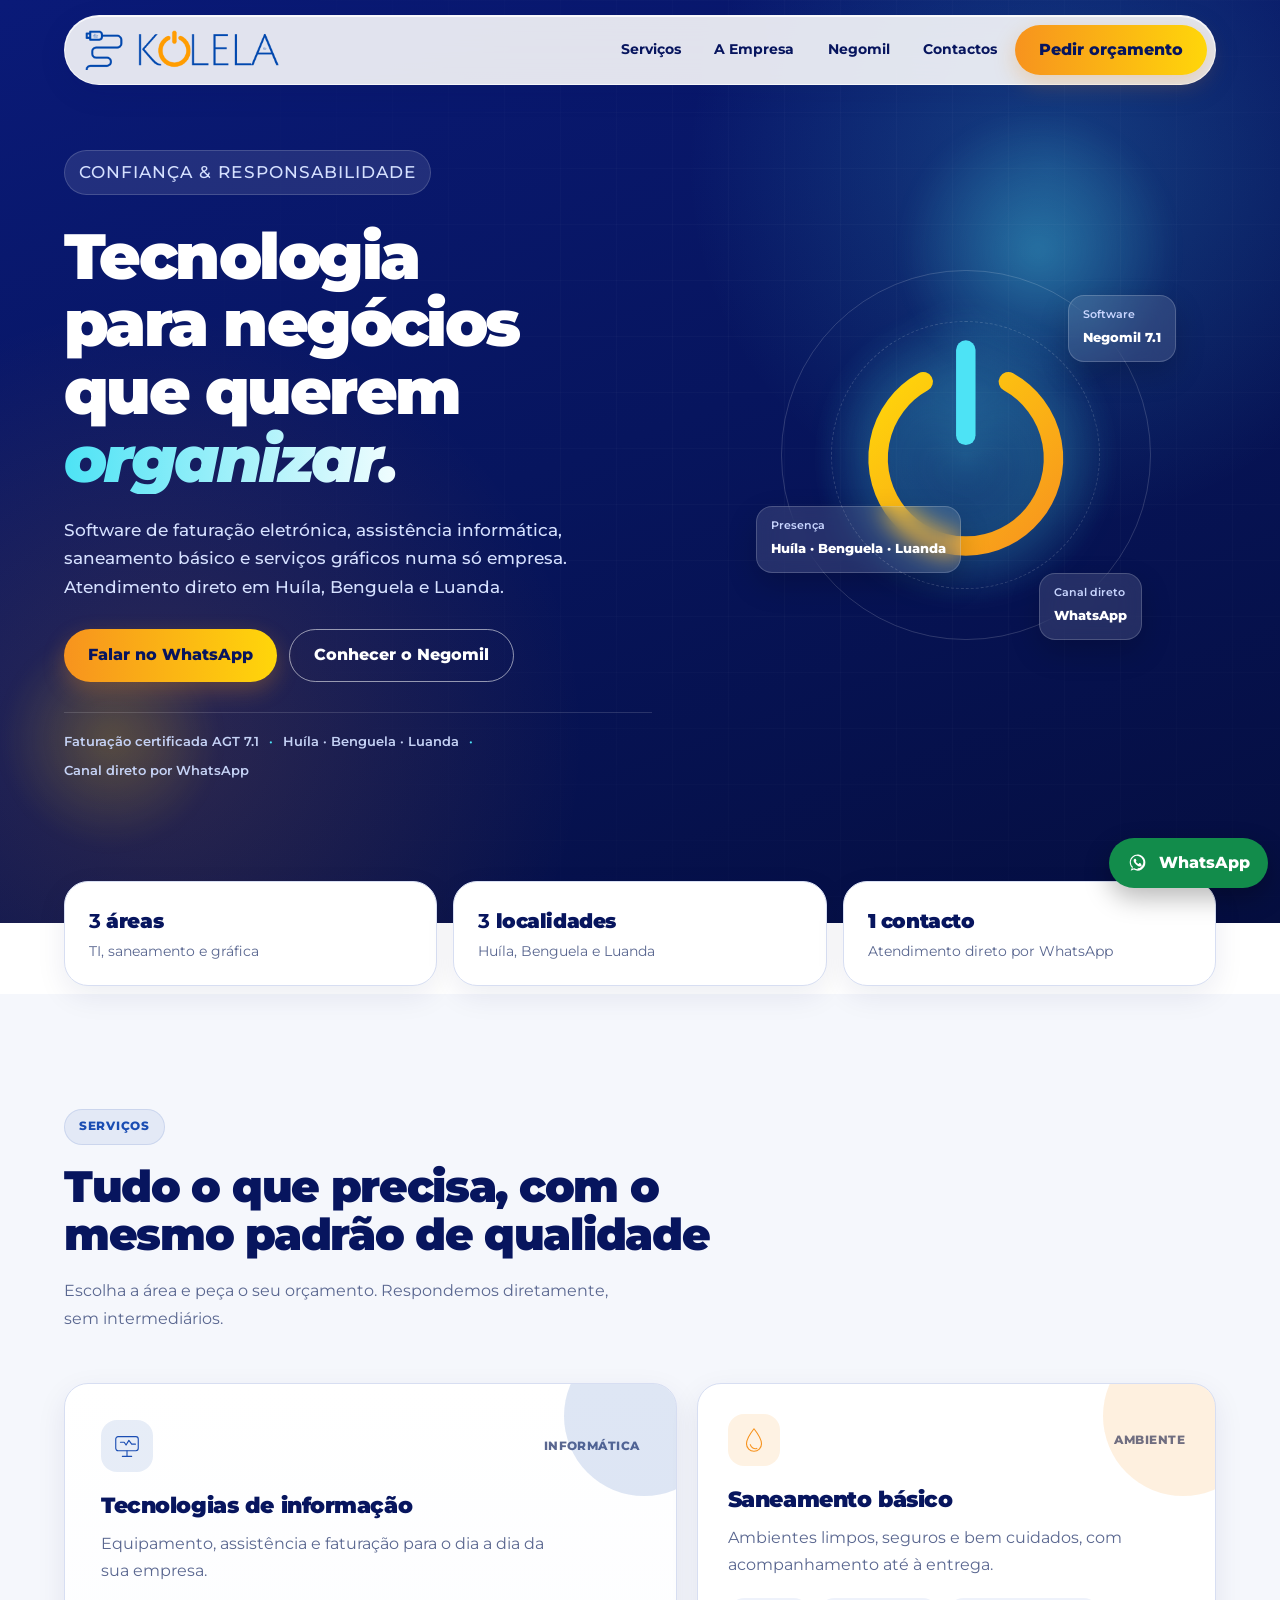
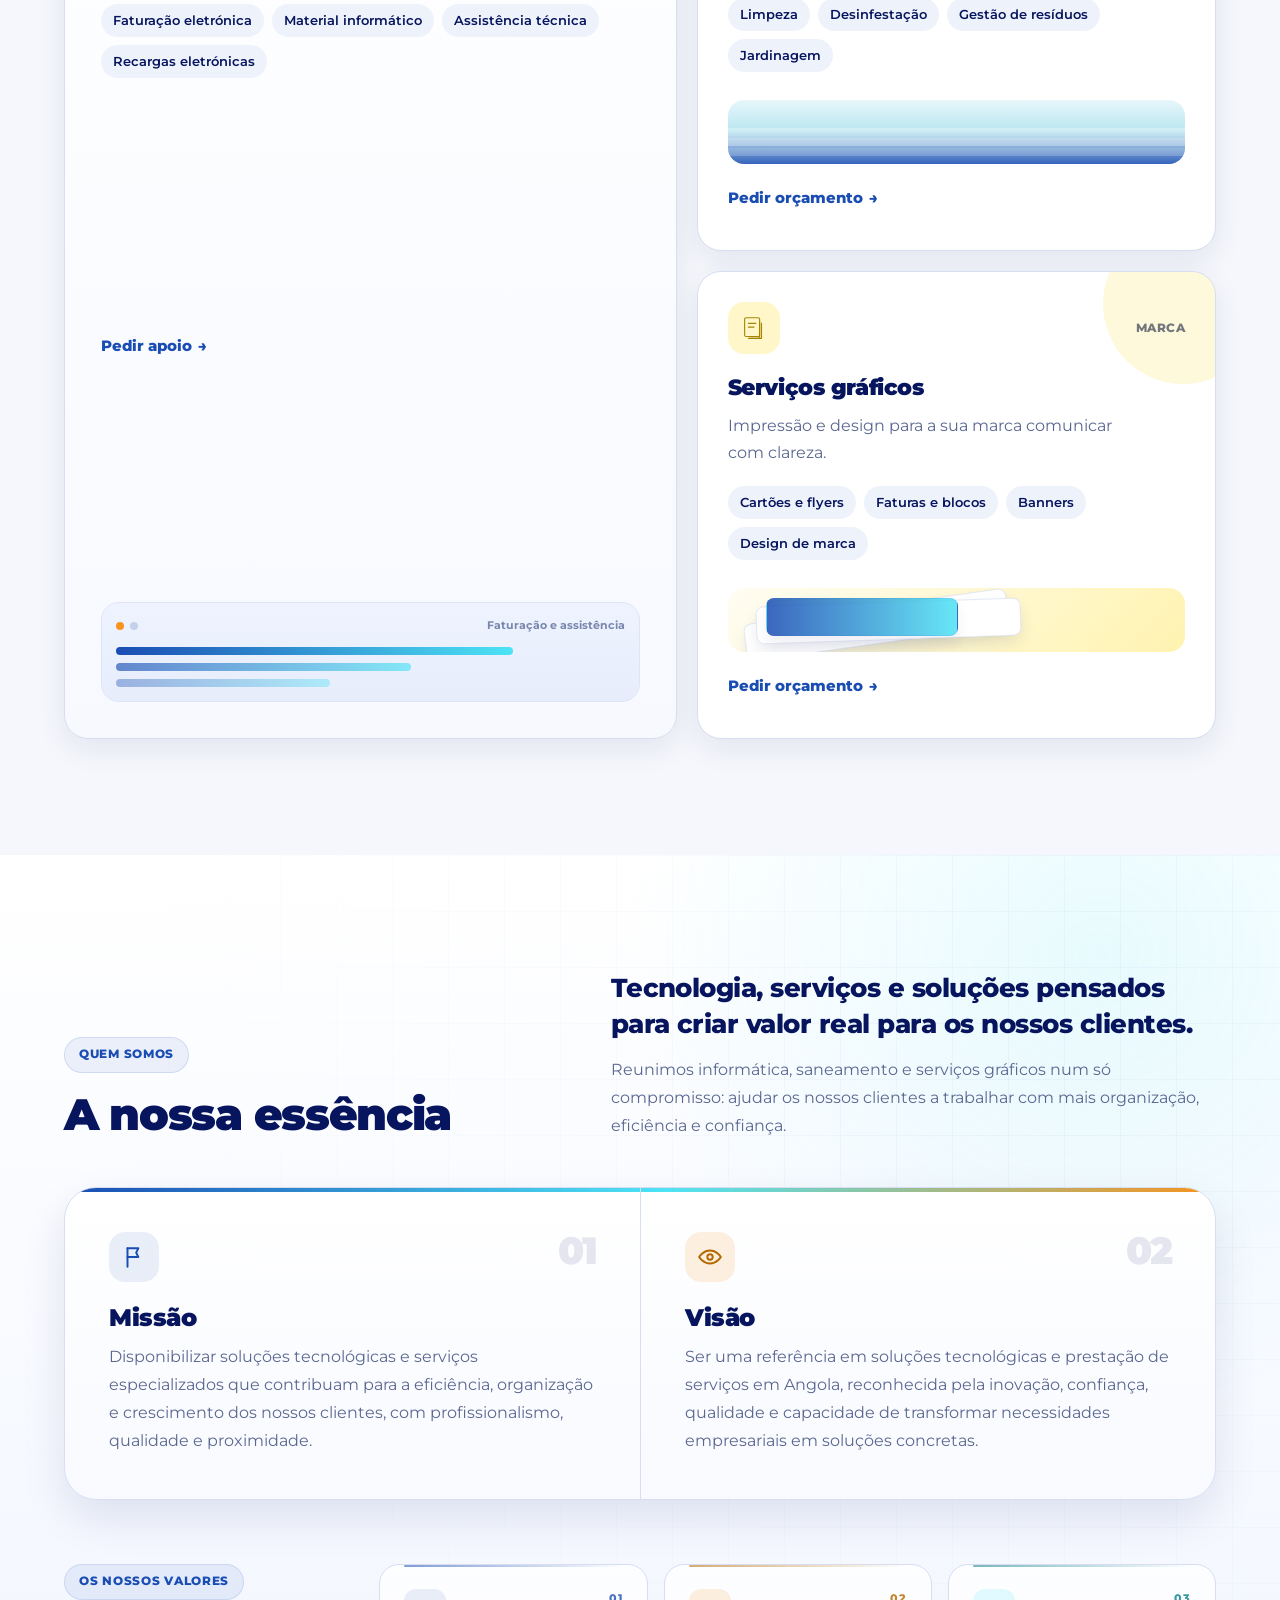
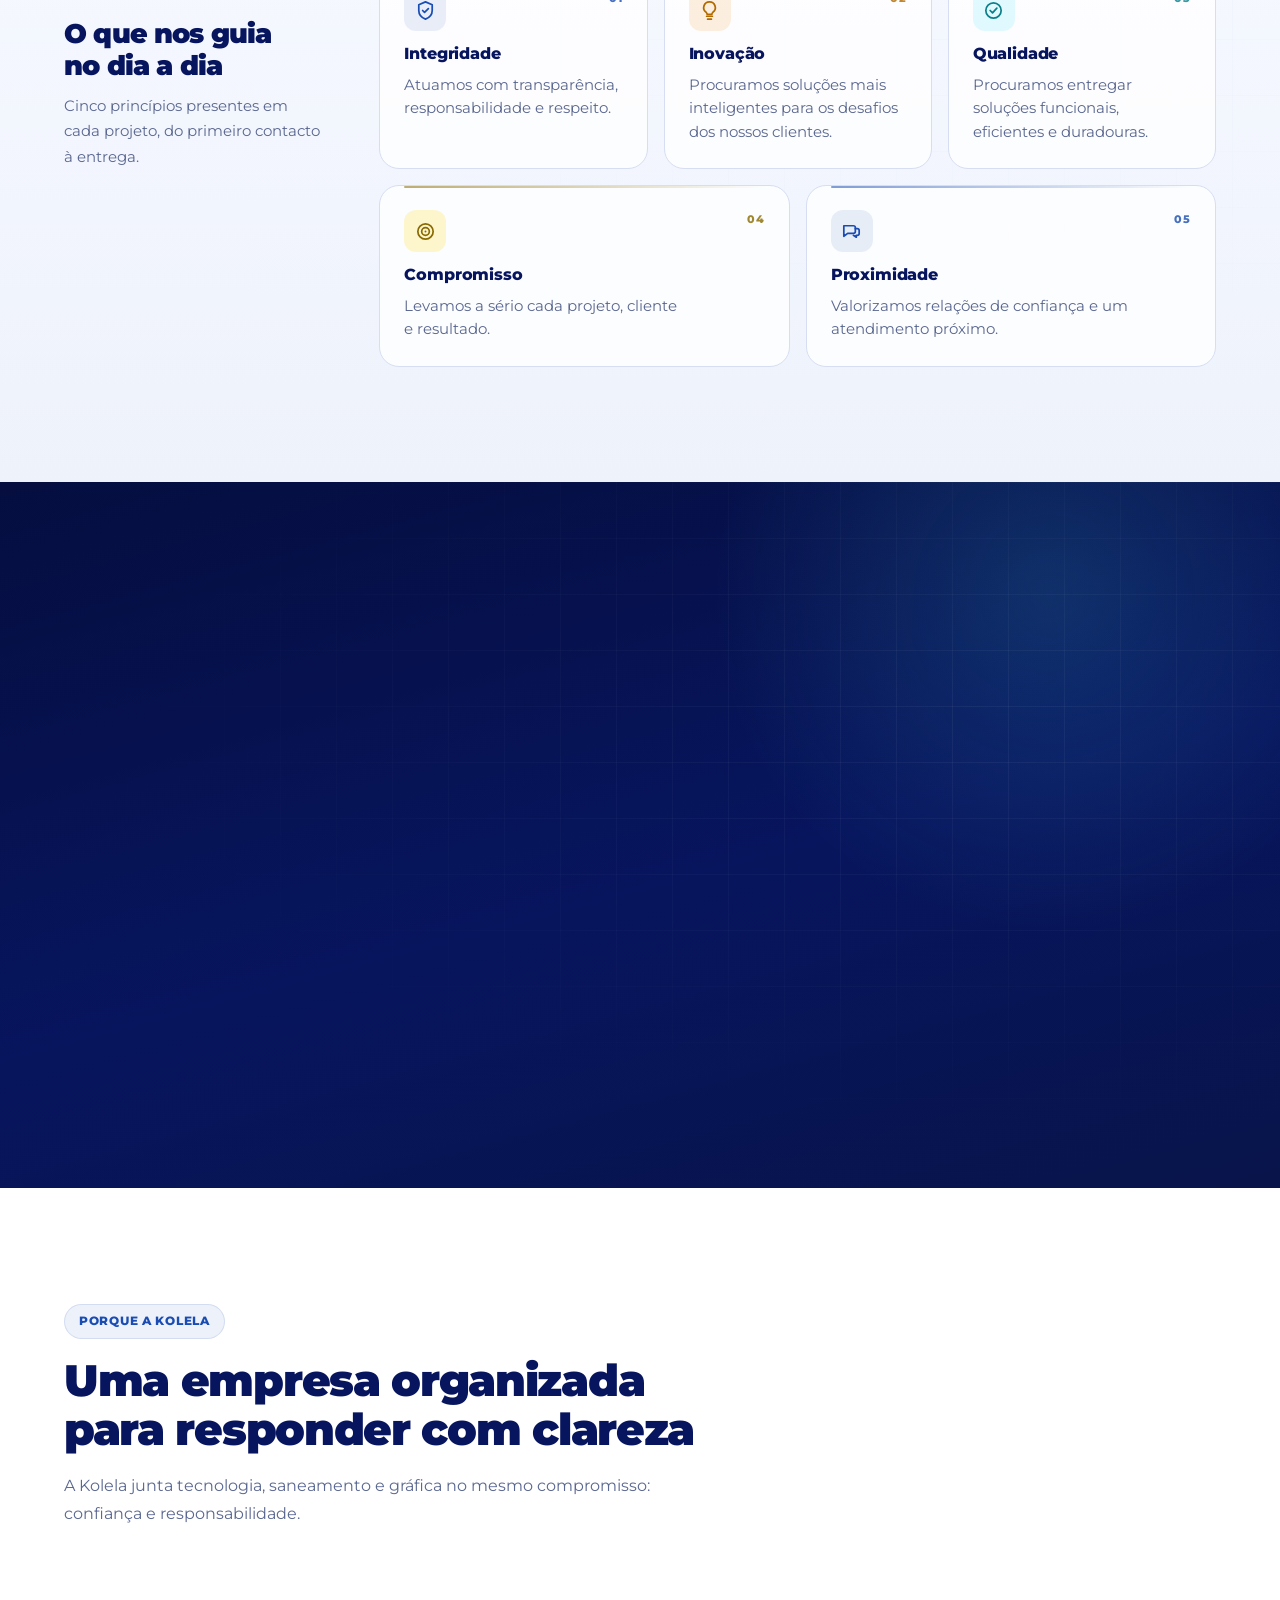
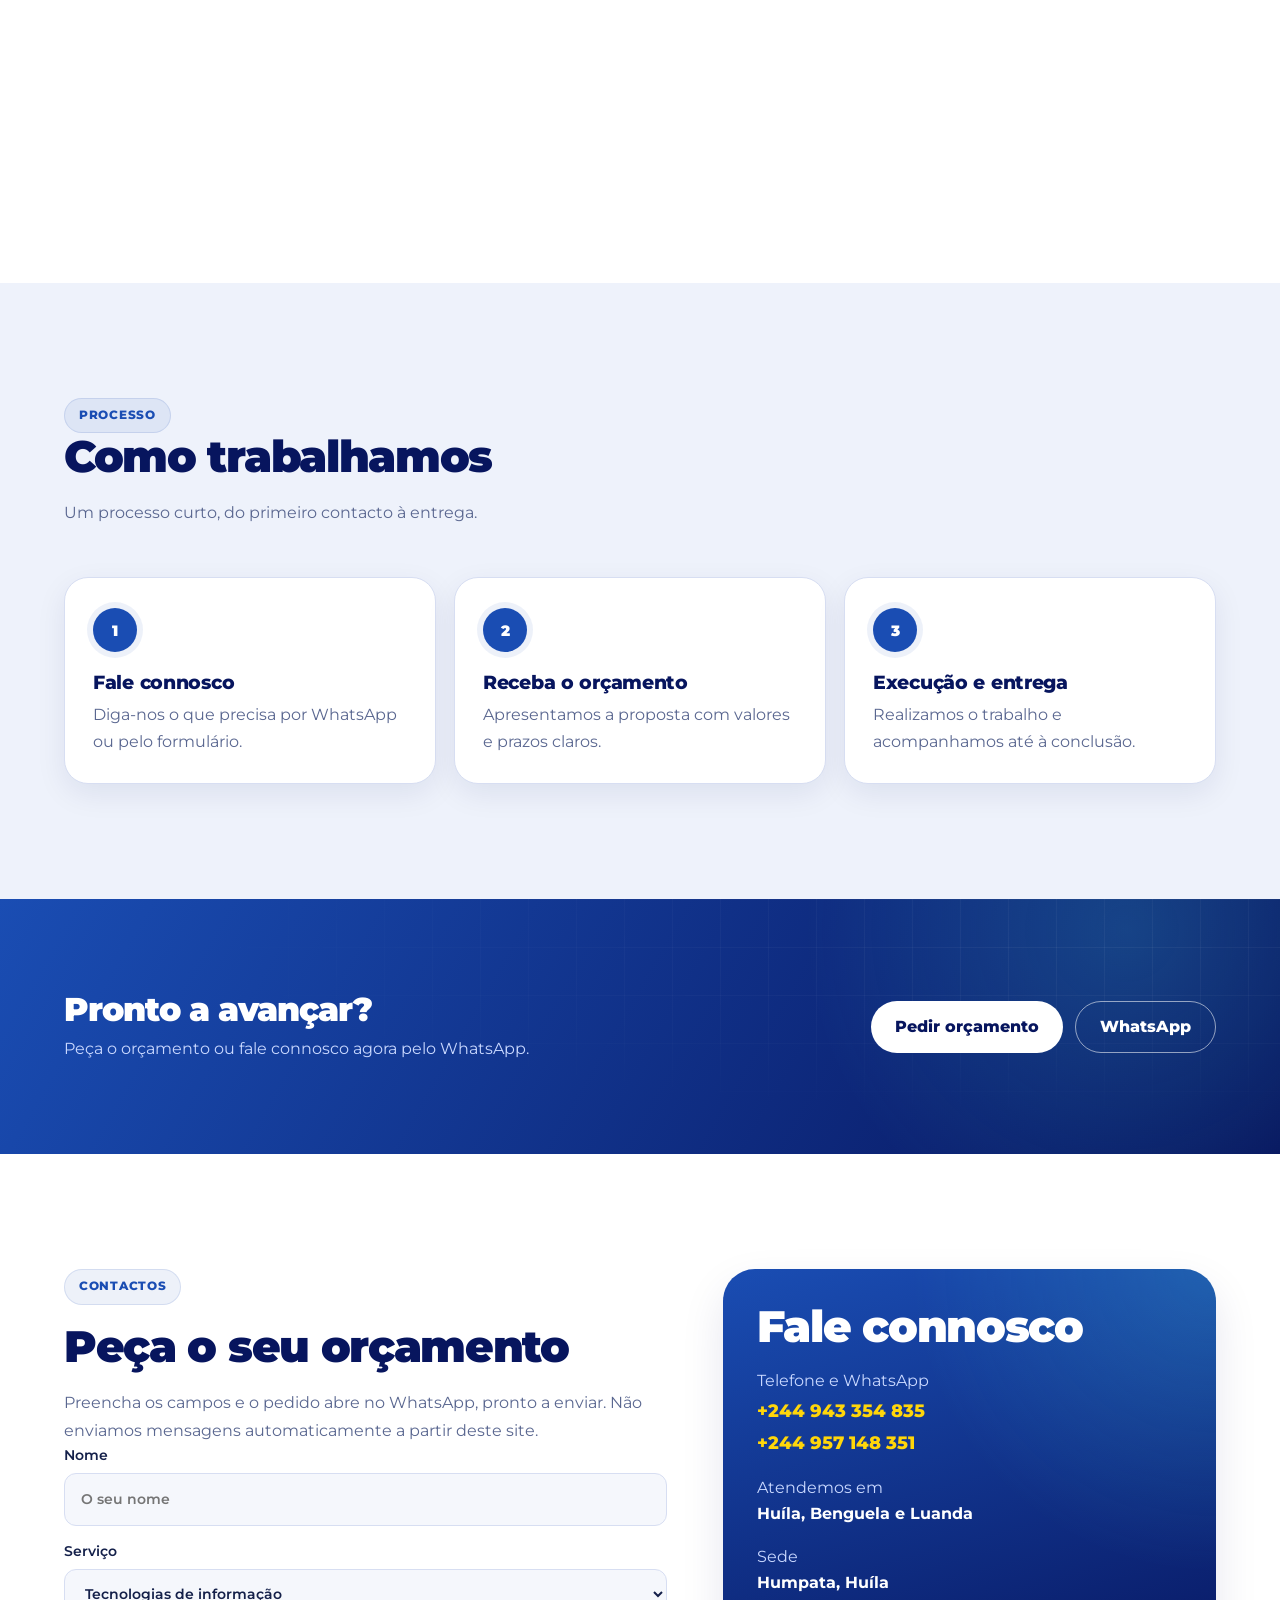
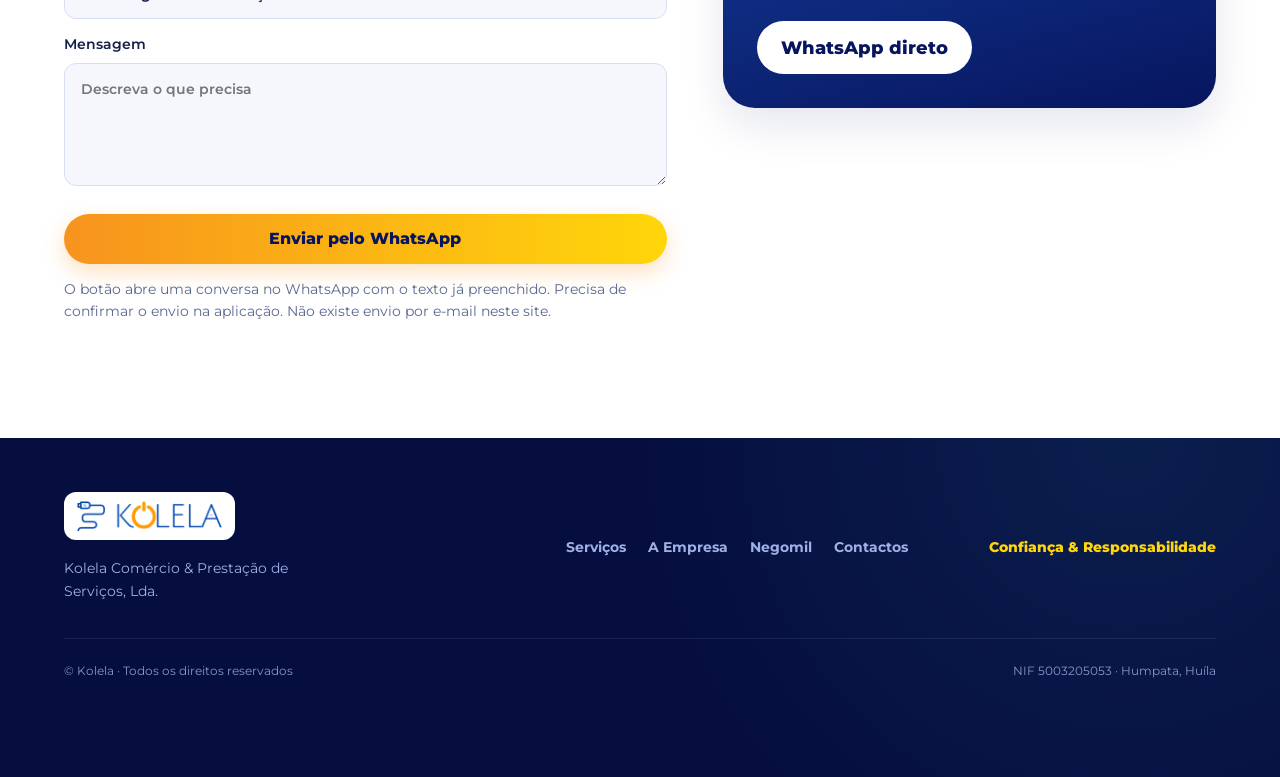
==== index.html @ 7242407c "Site institucional da Kolela: servicos, essencia, Negomil e contactos Inclui pagina responsiva, iden" ====
<!DOCTYPE html>
<html lang="pt-AO">
<head>
  <meta charset="utf-8">
  <meta name="viewport" content="width=device-width, initial-scale=1">
  <title>Kolela | Informática, faturação eletrónica, saneamento e gráfica</title>
  <meta name="description" content="Kolela Comércio &amp; Prestação de Serviços, Lda. Software de faturação eletrónica Negomil, assistência técnica, saneamento básico e serviços gráficos. Huíla, Benguela e Luanda.">
  <meta name="theme-color" content="#07155E">
  <meta name="robots" content="index,follow">
  <!-- Atualizar canonical, og:url e og:image com URL absoluta quando o domínio final existir. -->
  <link rel="canonical" href="./">
  <link rel="icon" href="images/favicon.svg" type="image/svg+xml">
  <link rel="apple-touch-icon" href="images/apple-touch-icon.png">
  <link rel="preload" as="image" href="images/logo.png?v=4" fetchpriority="high">
  <meta property="og:type" content="website">
  <meta property="og:locale" content="pt_AO">
  <meta property="og:site_name" content="Kolela">
  <meta property="og:title" content="Kolela | Informática, faturação eletrónica, saneamento e gráfica">
  <meta property="og:description" content="Software de faturação eletrónica, assistência técnica, saneamento básico e serviços gráficos. Atendimento em Huíla, Benguela e Luanda.">
  <meta property="og:image" content="images/og-image.png">
  <meta property="og:image:type" content="image/png">
  <meta property="og:image:width" content="1200">
  <meta property="og:image:height" content="630">
  <meta property="og:image:alt" content="Kolela: tecnologia, faturação eletrónica, saneamento e gráfica em Huíla, Benguela e Luanda">
  <meta name="twitter:card" content="summary_large_image">
  <meta name="twitter:title" content="Kolela | Informática, faturação eletrónica, saneamento e gráfica">
  <meta name="twitter:description" content="Software Negomil, assistência técnica, saneamento básico e gráfica. Huíla, Benguela e Luanda.">
  <meta name="twitter:image" content="images/og-image.png">
  <meta name="twitter:image:alt" content="Kolela: tecnologia, faturação eletrónica, saneamento e gráfica">
  <link rel="preconnect" href="https://fonts.googleapis.com">
  <link rel="preconnect" href="https://fonts.gstatic.com" crossorigin>
  <link href="https://fonts.googleapis.com/css2?family=Montserrat:ital,wght@0,500;0,600;0,700;0,800;0,900;1,800&amp;display=swap" rel="stylesheet">
  <link rel="stylesheet" href="css/style.css">
  <script type="application/ld+json">
  {
    "@context": "https://schema.org",
    "@type": "LocalBusiness",
    "name": "Kolela Comércio & Prestação de Serviços, Lda.",
    "alternateName": "Kolela",
    "description": "Software de faturação eletrónica, assistência técnica, saneamento básico e serviços gráficos.",
    "url": "/",
    "telephone": ["+244943354835", "+244957148351"],
    "taxID": "5003205053",
    "slogan": "Confiança e responsabilidade",
    "image": "images/og-image.png",
    "logo": "images/logo.png?v=4",
    "address": {
      "@type": "PostalAddress",
      "addressLocality": "Humpata",
      "addressRegion": "Huíla",
      "addressCountry": "AO"
    },
    "areaServed": [
      { "@type": "AdministrativeArea", "name": "Huíla" },
      { "@type": "AdministrativeArea", "name": "Benguela" },
      { "@type": "AdministrativeArea", "name": "Luanda" }
    ],
    "makesOffer": [
      { "@type": "Offer", "itemOffered": { "@type": "Service", "name": "Tecnologias de informação" } },
      { "@type": "Offer", "itemOffered": { "@type": "Service", "name": "Saneamento básico" } },
      { "@type": "Offer", "itemOffered": { "@type": "Service", "name": "Serviços gráficos" } },
      {
        "@type": "Offer",
        "price": "60000",
        "priceCurrency": "AOA",
        "itemOffered": {
          "@type": "SoftwareApplication",
          "name": "Negomil",
          "applicationCategory": "BusinessApplication",
          "operatingSystem": "Computador, tablet e telemóvel",
          "description": "Software de faturação eletrónica, versão 7.1 certificada pela AGT."
        }
      }
    ]
  }
  </script>
</head>
<body>
  <a class="skip" href="#inicio">Saltar para o conteúdo</a>

  <header class="site-header">
    <div class="nav-pill">
      <a class="brand" href="#inicio" aria-label="Kolela, início">
        <img src="images/logo.png?v=4" width="600" height="124" alt="Kolela, confiança e responsabilidade" fetchpriority="high">
      </a>
      <button class="nav-toggle" type="button" aria-controls="menu" aria-expanded="false" aria-label="Abrir menu">
        <span></span>
      </button>
      <nav id="menu" aria-label="Principal">
        <a href="#areas">Serviços</a>
        <a href="#empresa">A Empresa</a>
        <a href="#software">Negomil</a>
        <a href="#contacto">Contactos</a>
        <a class="btn nav-cta" href="#contacto">Pedir orçamento</a>
      </nav>
      <a class="btn header-cta" href="#contacto">Pedir orçamento</a>
    </div>
  </header>

  <main id="inicio" tabindex="-1">
    <section class="hero" aria-labelledby="titulo-hero">
      <div class="hero-bg" aria-hidden="true">
        <span class="orb orb-a"></span>
        <span class="orb orb-b"></span>
        <span class="grid-fade"></span>
      </div>
      <div class="wrap hero-grid">
        <div class="hero-copy">
          <p class="eyebrow">Confiança &amp; responsabilidade</p>
          <h1 id="titulo-hero">Tecnologia para negócios que querem <em id="rot">crescer.</em></h1>
          <p>Software de faturação eletrónica, assistência informática, saneamento básico e serviços gráficos numa só empresa. Atendimento direto em Huíla, Benguela e Luanda.</p>
          <div class="acoes">
            <a class="btn" href="https://wa.me/244957148351?text=Ol%C3%A1%2C%20vim%20pelo%20site%20da%20Kolela." target="_blank" rel="noopener noreferrer">Falar no WhatsApp</a>
            <a class="btn alt" href="#software">Conhecer o Negomil</a>
          </div>
          <ul class="hero-proof">
            <li>Faturação certificada AGT 7.1</li>
            <li>Huíla · Benguela · Luanda</li>
            <li>Canal direto por WhatsApp</li>
          </ul>
        </div>
        <div class="hero-visual" aria-hidden="true">
          <div class="visual-frame">
            <div class="visual-glow"></div>
            <svg class="ring" viewBox="0 0 200 200">
              <defs>
                <linearGradient id="g-ring" x1="0" y1="0" x2="1" y2="1">
                  <stop offset="0" stop-color="#FFD60A"/>
                  <stop offset="1" stop-color="#F7931E"/>
                </linearGradient>
              </defs>
              <path d="M65 40a72 72 0 1 0 70 0" fill="none" stroke="url(#g-ring)" stroke-width="16" stroke-linecap="round"/>
              <line x1="100" y1="14" x2="100" y2="84" stroke="#4DE3F5" stroke-width="16" stroke-linecap="round"/>
            </svg>
            <div class="float-card fc-a">
              <span>Software</span>
              <strong>Negomil 7.1</strong>
            </div>
            <div class="float-card fc-b">
              <span>Presença</span>
              <strong>Huíla · Benguela · Luanda</strong>
            </div>
            <div class="float-card fc-c">
              <span>Canal direto</span>
              <strong>WhatsApp</strong>
            </div>
          </div>
        </div>
      </div>
    </section>

    <section class="trust" id="conteudo" aria-label="Presença da Kolela">
      <div class="wrap trust-grid">
        <div class="trust-card">
          <strong><b data-n="3">3</b> áreas</strong>
          <span>TI, saneamento e gráfica</span>
        </div>
        <div class="trust-card">
          <strong><b data-n="3">3</b> localidades</strong>
          <span>Huíla, Benguela e Luanda</span>
        </div>
        <div class="trust-card">
          <strong>1 contacto</strong>
          <span>Atendimento direto por WhatsApp</span>
        </div>
      </div>
    </section>

    <section id="areas" class="services">
      <div class="wrap">
        <div class="section-head">
          <p class="eyebrow dark">Serviços</p>
          <h2>Tudo o que precisa, com o mesmo padrão de qualidade</h2>
          <p class="intro">Escolha a área e peça o seu orçamento. Respondemos diretamente, sem intermediários.</p>
        </div>
        <div class="services-grid">
          <article class="card service-card featured a1">
            <div class="card-top">
              <span class="icon-wrap" aria-hidden="true">
                <svg viewBox="0 0 64 64"><rect x="8" y="12" width="48" height="30" rx="5"/><path d="M22 54h20M32 42v12M18 24h8l4 6 6-10 6 8h8"/></svg>
              </span>
              <span class="card-tag">Informática</span>
            </div>
            <h3>Tecnologias de informação</h3>
            <p>Equipamento, assistência e faturação para o dia a dia da sua empresa.</p>
            <ul>
              <li>Faturação eletrónica</li>
              <li>Material informático</li>
              <li>Assistência técnica</li>
              <li>Recargas eletrónicas</li>
            </ul>
            <a class="text-link" href="https://wa.me/244957148351?text=Ol%C3%A1%2C%20preciso%20de%20apoio%20em%20inform%C3%A1tica." target="_blank" rel="noopener noreferrer">Pedir apoio</a>
            <div class="featured-art" aria-hidden="true">
              <div class="fa-top"><span></span><span></span><b>Faturação e assistência</b></div>
              <div class="fa-rows">
                <i></i><i></i><i></i>
              </div>
            </div>
          </article>
          <article class="card service-card a2">
            <div class="card-top">
              <span class="icon-wrap" aria-hidden="true">
                <svg viewBox="0 0 64 64"><path d="M32 8C21 22 16 31 16 40a16 16 0 0 0 32 0C48 31 43 22 32 8Z"/><path d="M24 42c2 6 8 10 14 8"/></svg>
              </span>
              <span class="card-tag">Ambiente</span>
            </div>
            <h3>Saneamento básico</h3>
            <p>Ambientes limpos, seguros e bem cuidados, com acompanhamento até à entrega.</p>
            <ul>
              <li>Limpeza</li>
              <li>Desinfestação</li>
              <li>Gestão de resíduos</li>
              <li>Jardinagem</li>
            </ul>
            <div class="mini-art art-saneamento" aria-hidden="true"><span></span><span></span><span></span></div>
            <a class="text-link" href="https://wa.me/244957148351?text=Ol%C3%A1%2C%20preciso%20de%20um%20or%C3%A7amento%20de%20saneamento." target="_blank" rel="noopener noreferrer">Pedir orçamento</a>
          </article>
          <article class="card service-card a3">
            <div class="card-top">
              <span class="icon-wrap" aria-hidden="true">
                <svg viewBox="0 0 64 64"><rect x="12" y="10" width="32" height="40" rx="3"/><path d="M20 22h16M20 30h12M44 18v36H20"/><path d="M48 22v32H24"/></svg>
              </span>
              <span class="card-tag">Marca</span>
            </div>
            <h3>Serviços gráficos</h3>
            <p>Impressão e design para a sua marca comunicar com clareza.</p>
            <ul>
              <li>Cartões e flyers</li>
              <li>Faturas e blocos</li>
              <li>Banners</li>
              <li>Design de marca</li>
            </ul>
            <div class="mini-art art-grafica" aria-hidden="true"><span></span><span></span><span></span></div>
            <a class="text-link" href="https://wa.me/244957148351?text=Ol%C3%A1%2C%20quero%20um%20or%C3%A7amento%20de%20gr%C3%A1fica." target="_blank" rel="noopener noreferrer">Pedir orçamento</a>
          </article>
        </div>
      </div>
    </section>

    <section id="empresa" class="essence" aria-labelledby="essencia-titulo">
      <div class="wrap">
        <div class="essence-head">
          <div class="essence-title">
            <p class="eyebrow dark">Quem somos</p>
            <h2 id="essencia-titulo">A nossa essência</h2>
          </div>
          <div class="essence-lead">
            <p class="essence-statement">Tecnologia, serviços e soluções pensados para criar valor real para os nossos clientes.</p>
            <p class="intro">Reunimos informática, saneamento e serviços gráficos num só compromisso: ajudar os nossos clientes a trabalhar com mais organização, eficiência e confiança.</p>
          </div>
        </div>

        <div class="essence-pillars">
          <article class="pillar" aria-labelledby="missao-titulo">
            <div class="pillar-top">
              <span class="pillar-mark" aria-hidden="true">
                <svg viewBox="0 0 24 24"><path d="M6 21V4"/><path d="M6 4h10l-2 4 2 4H6"/></svg>
              </span>
              <span class="pillar-num" aria-hidden="true">01</span>
            </div>
            <h3 id="missao-titulo">Missão</h3>
            <p>Disponibilizar soluções tecnológicas e serviços especializados que contribuam para a eficiência, organização e crescimento dos nossos clientes, com profissionalismo, qualidade e proximidade.</p>
          </article>
          <article class="pillar" aria-labelledby="visao-titulo">
            <div class="pillar-top">
              <span class="pillar-mark" aria-hidden="true">
                <svg viewBox="0 0 24 24"><path d="M2 12s3.5-6 10-6 10 6 10 6-3.5 6-10 6S2 12 2 12Z"/><circle cx="12" cy="12" r="2.5"/></svg>
              </span>
              <span class="pillar-num" aria-hidden="true">02</span>
            </div>
            <h3 id="visao-titulo">Visão</h3>
            <p>Ser uma referência em soluções tecnológicas e prestação de serviços em Angola, reconhecida pela inovação, confiança, qualidade e capacidade de transformar necessidades empresariais em soluções concretas.</p>
          </article>
        </div>

        <div class="essence-values">
          <div class="values-head">
            <p class="eyebrow dark">Os nossos valores</p>
            <h3>O que nos guia no dia a dia</h3>
            <p class="values-note">Cinco princípios presentes em cada projeto, do primeiro contacto à entrega.</p>
          </div>
          <ul class="values-grid">
            <li class="value-card">
              <span class="value-num" aria-hidden="true">01</span>
              <span class="value-icon" aria-hidden="true">
                <svg viewBox="0 0 24 24"><path d="M12 3l7 3v6c0 4.5-3 7.5-7 9-4-1.5-7-4.5-7-9V6l7-3Z"/><path d="m9 12 2 2 4-4"/></svg>
              </span>
              <h4>Integridade</h4>
              <p>Atuamos com transparência, responsabilidade e respeito.</p>
            </li>
            <li class="value-card">
              <span class="value-num" aria-hidden="true">02</span>
              <span class="value-icon" aria-hidden="true">
                <svg viewBox="0 0 24 24"><path d="M9 18h6"/><path d="M10 21h4"/><path d="M12 3a6 6 0 0 0-3.5 10.9c.6.5 1 1.2 1 2V16h5v-.1c0-.8.4-1.5 1-2A6 6 0 0 0 12 3Z"/></svg>
              </span>
              <h4>Inovação</h4>
              <p>Procuramos soluções mais inteligentes para os desafios dos nossos clientes.</p>
            </li>
            <li class="value-card">
              <span class="value-num" aria-hidden="true">03</span>
              <span class="value-icon" aria-hidden="true">
                <svg viewBox="0 0 24 24"><circle cx="12" cy="12" r="8"/><path d="m8.5 12 2.5 2.5 4.5-5"/></svg>
              </span>
              <h4>Qualidade</h4>
              <p>Procuramos entregar soluções funcionais, eficientes e duradouras.</p>
            </li>
            <li class="value-card">
              <span class="value-num" aria-hidden="true">04</span>
              <span class="value-icon" aria-hidden="true">
                <svg viewBox="0 0 24 24"><circle cx="12" cy="12" r="8"/><circle cx="12" cy="12" r="4"/><circle cx="12" cy="12" r="1" fill="currentColor" stroke="none"/></svg>
              </span>
              <h4>Compromisso</h4>
              <p>Levamos a sério cada projeto, cliente e resultado.</p>
            </li>
            <li class="value-card">
              <span class="value-num" aria-hidden="true">05</span>
              <span class="value-icon" aria-hidden="true">
                <svg viewBox="0 0 24 24"><path d="M4 6h10a2 2 0 0 1 2 2v4a2 2 0 0 1-2 2H8l-4 3V6Z"/><path d="M16 9h2a2 2 0 0 1 2 2v3a2 2 0 0 1-2 2h-1v2l-3-2"/></svg>
              </span>
              <h4>Proximidade</h4>
              <p>Valorizamos relações de confiança e um atendimento próximo.</p>
            </li>
          </ul>
        </div>
      </div>
    </section>

    <section id="software" class="product">
      <div class="wrap product-grid">
        <div class="product-copy">
          <p class="eyebrow">Software de faturação</p>
          <h2>Negomil: faturação eletrónica certificada pela AGT</h2>
          <p>Emita faturas, controle o stock e acompanhe o lucro do seu negócio no computador, no tablet ou no telemóvel.</p>
          <ul class="check-list">
            <li>Vendas, compras e stock num só painel</li>
            <li>Relatórios financeiros em tempo real</li>
            <li>Versão 7.1 certificada para emitir faturas eletrónicas</li>
          </ul>
          <div class="product-cta">
            <span class="preco"><small>Por apenas</small>60 mil Kz</span>
            <a class="btn" href="https://wa.me/244957148351?text=Ol%C3%A1%2C%20quero%20uma%20demonstra%C3%A7%C3%A3o%20do%20Negomil." target="_blank" rel="noopener noreferrer">Pedir demonstração</a>
          </div>
        </div>
        <div class="product-stage">
          <div class="saas" aria-hidden="true">
            <div class="laptop">
              <div class="laptop-screen">
                <div class="app">
                  <div class="app-side">
                    <b>N</b>
                    <span class="on"></span>
                    <span></span>
                    <span></span>
                    <span></span>
                  </div>
                  <div class="app-main">
                    <div class="app-bar">
                      <strong>Negomil 7.1</strong>
                      <em>Painel ilustrativo</em>
                    </div>
                    <div class="app-kpis">
                      <div><span>Vendas</span><i class="bar-ui"></i></div>
                      <div><span>Compras</span><i class="bar-ui short"></i></div>
                      <div><span>Stock</span><i class="bar-ui mid"></i></div>
                    </div>
                    <div class="app-board">
                      <svg viewBox="0 0 400 150">
                        <path d="M10 110L60 90 110 100 160 60 210 70 260 40 310 50 390 20V150H10Z" fill="#1A4DB3" opacity=".15"/>
                        <path class="linha" d="M10 110L60 90 110 100 160 60 210 70 260 40 310 50 390 20" fill="none" stroke="#1A4DB3" stroke-width="4" stroke-linecap="round" stroke-linejoin="round"/>
                        <circle cx="390" cy="20" r="6" fill="#F7931E"/>
                      </svg>
                      <div class="app-list">
                        <span></span><span></span><span></span><span></span>
                      </div>
                    </div>
                  </div>
                </div>
              </div>
              <div class="laptop-base"></div>
            </div>
            <div class="phone">
              <div class="phone-notch"></div>
              <div class="phone-ui">
                <b>Negomil</b>
                <span></span>
                <span></span>
                <span></span>
              </div>
            </div>
          </div>
          <div class="stage-chip sc-a">Computador · tablet · telemóvel</div>
          <div class="stage-chip sc-b">Certificado AGT 7.1</div>
          <p class="stage-note">Composição visual ilustrativa — não representa dados reais</p>
        </div>
      </div>
    </section>

    <section id="porque-kolela" class="benefits">
      <div class="wrap">
        <div class="section-head">
          <p class="eyebrow dark">Porque a Kolela</p>
          <h2>Uma empresa organizada para responder com clareza</h2>
          <p class="intro">A Kolela junta tecnologia, saneamento e gráfica no mesmo compromisso: confiança e responsabilidade.</p>
        </div>
        <div class="benefits-grid">
          <article class="card benefit b1">
            <h3>Atendimento direto</h3>
            <p>Fale connosco por WhatsApp ou pelo formulário. Sem intermediários.</p>
          </article>
          <article class="card benefit b2">
            <h3>Presença local</h3>
            <p>Atendimento em Huíla, Benguela e Luanda, com sede em Humpata.</p>
          </article>
          <article class="card benefit b3">
            <h3>Várias áreas, um padrão</h3>
            <p>Informática, saneamento e gráfica com o mesmo cuidado até à entrega.</p>
          </article>
          <article class="card benefit b4">
            <h3>Software certificado</h3>
            <p>Negomil versão 7.1, certificado pela AGT para faturação eletrónica.</p>
          </article>
        </div>
      </div>
    </section>

    <section id="processo" class="passos">
      <div class="wrap">
        <div class="section-head">
          <p class="eyebrow dark">Processo</p>
          <h2>Como trabalhamos</h2>
          <p class="intro">Um processo curto, do primeiro contacto à entrega.</p>
        </div>
        <ol>
          <li>
            <h3>Fale connosco</h3>
            <p>Diga-nos o que precisa por WhatsApp ou pelo formulário.</p>
          </li>
          <li>
            <h3>Receba o orçamento</h3>
            <p>Apresentamos a proposta com valores e prazos claros.</p>
          </li>
          <li>
            <h3>Execução e entrega</h3>
            <p>Realizamos o trabalho e acompanhamos até à conclusão.</p>
          </li>
        </ol>
      </div>
    </section>

    <section class="cta-banda" aria-labelledby="cta-titulo">
      <div class="wrap">
        <div class="cta-box">
          <div>
            <h2 id="cta-titulo">Pronto a avançar?</h2>
            <p>Peça o orçamento ou fale connosco agora pelo WhatsApp.</p>
          </div>
          <div class="acoes">
            <a class="btn ghost" href="#contacto">Pedir orçamento</a>
            <a class="btn alt" href="https://wa.me/244957148351?text=Ol%C3%A1%2C%20vim%20pelo%20site%20da%20Kolela." target="_blank" rel="noopener noreferrer">WhatsApp</a>
          </div>
        </div>
      </div>
    </section>

    <section id="contacto" class="contacto">
      <div class="wrap contacto-grid">
        <div>
          <p class="eyebrow dark">Contactos</p>
          <h2>Peça o seu orçamento</h2>
          <p class="intro">Preencha os campos e o pedido abre no WhatsApp, pronto a enviar. Não enviamos mensagens automaticamente a partir deste site.</p>
          <form id="f" novalidate>
            <label for="nome">Nome
              <input id="nome" name="nome" type="text" required autocomplete="name" placeholder="O seu nome" maxlength="80" minlength="2" aria-describedby="form-status form-help">
            </label>
            <label for="servico">Serviço
              <select id="servico" name="servico">
                <option value="Tecnologias de informação">Tecnologias de informação</option>
                <option value="Saneamento básico">Saneamento básico</option>
                <option value="Serviços gráficos">Serviços gráficos</option>
                <option value="Software Negomil">Software Negomil</option>
                <option value="Outro">Outro</option>
              </select>
            </label>
            <label for="msg">Mensagem
              <textarea id="msg" name="msg" rows="4" required placeholder="Descreva o que precisa" maxlength="500" minlength="8" aria-describedby="form-status form-help"></textarea>
            </label>
            <p class="form-status" id="form-status" role="status" aria-live="polite" aria-atomic="true"></p>
            <button class="btn" type="submit">Enviar pelo WhatsApp</button>
            <p class="form-note" id="form-help">O botão abre uma conversa no WhatsApp com o texto já preenchido. Precisa de confirmar o envio na aplicação. Não existe envio por e-mail neste site.</p>
          </form>
        </div>
        <aside class="cartao">
          <h2>Fale connosco</h2>
          <p>Telefone e WhatsApp<br>
            <a href="tel:+244943354835">+244 943 354 835</a><br>
            <a href="tel:+244957148351">+244 957 148 351</a>
          </p>
          <p>Atendemos em<br><strong>Huíla, Benguela e Luanda</strong></p>
          <p>Sede<br><strong>Humpata, Huíla</strong></p>
          <a class="btn ghost" href="https://wa.me/244957148351?text=Ol%C3%A1%2C%20vim%20pelo%20site%20da%20Kolela." target="_blank" rel="noopener noreferrer">WhatsApp direto</a>
        </aside>
      </div>
    </section>
  </main>

  <footer>
    <div class="wrap footer-grid">
      <div class="footer-brand">
        <span class="fl"><img src="images/logo.png?v=4" width="600" height="124" alt="Kolela" loading="lazy" decoding="async"></span>
        <p>Kolela Comércio &amp; Prestação de Serviços, Lda.</p>
      </div>
      <nav class="footer-nav" aria-label="Rodapé">
        <a href="#areas">Serviços</a>
        <a href="#empresa">A Empresa</a>
        <a href="#software">Negomil</a>
        <a href="#contacto">Contactos</a>
      </nav>
      <p class="footer-slogan">Confiança &amp; Responsabilidade</p>
      <div class="footer-legal">
        <p>© Kolela · Todos os direitos reservados</p>
        <p>NIF 5003205053 · Humpata, Huíla</p>
      </div>
    </div>
  </footer>

  <a class="to-top" id="to-top" href="#inicio" aria-label="Voltar ao topo">
    <svg width="20" height="20" viewBox="0 0 24 24" fill="none" stroke="currentColor" stroke-width="2.2" stroke-linecap="round" stroke-linejoin="round" aria-hidden="true"><path d="M12 19V5"/><path d="m5 12 7-7 7 7"/></svg>
  </a>

  <a class="wa" href="https://wa.me/244957148351?text=Ol%C3%A1%2C%20vim%20pelo%20site%20da%20Kolela." target="_blank" rel="noopener noreferrer" aria-label="Falar no WhatsApp da Kolela">
    <svg width="22" height="22" viewBox="0 0 24 24" aria-hidden="true" fill="currentColor"><path d="M20 11.5A8.5 8.5 0 0 1 7.4 19.2L4 20.5l1.4-3.3A8.5 8.5 0 1 1 20 11.5Zm-8.4 6.3h.1A6.8 6.8 0 1 0 6.3 16l.2.4-.8 1.9 2-.7.4.2a6.8 6.8 0 0 0 3.5 1Zm3.7-5.1c-.2-.1-1.2-.6-1.4-.6s-.3-.1-.5.1-.5.6-.6.8-.2.2-.4.1a5.6 5.6 0 0 1-1.6-1 6.1 6.1 0 0 1-1.1-1.4c-.1-.2 0-.3.1-.4l.3-.4.1-.2a.4.4 0 0 0 0-.4c0-.1-.5-1.2-.7-1.6s-.4-.4-.5-.4h-.4a.8.8 0 0 0-.6.3 2.5 2.5 0 0 0-.8 1.9 4.3 4.3 0 0 0 .9 2.3 9.9 9.9 0 0 0 3.8 3.4 4.4 4.4 0 0 0 2.5.7 2.1 2.1 0 0 0 1.4-.9 1.8 1.8 0 0 0 .1-1c0-.1-.2-.2-.4-.3Z"/></svg>
    <span>WhatsApp</span>
  </a>

  <script src="js/script.js" defer></script>
</body>
</html>
---- css/style.css ----
:root {
  --blue-primary: #1A4DB3;
  --blue-live: #0B3BE0;
  --blue-dark: #07155E;
  --blue-night: #050E3F;
  --orange: #F7931E;
  --yellow: #FFD60A;
  --cyan: #4DE3F5;
  --bg: #F5F7FC;
  --bg-soft: #EEF2FB;
  --text: #14204A;
  --muted: #5A6790;
  --line: #D7DEF2;
  --white: #fff;
  --font: "Montserrat", "Segoe UI", Arial, sans-serif;
  --container-width: 1280px;
  --page-padding: max(16px, 5vw);
  --radius-sm: 12px;
  --radius-md: 20px;
  --radius-lg: 24px;
  --radius-xl: 32px;
  --radius-pill: 999px;
  --section-space: clamp(72px, 9vw, 128px);
  --shadow-soft: 0 10px 30px rgba(7, 21, 94, 0.08);
  --shadow-card: 0 18px 44px rgba(7, 21, 94, 0.1);
  --shadow-nav: 0 8px 28px rgba(7, 21, 94, 0.1);
  --ease: cubic-bezier(0.22, 0.7, 0.2, 1);
  --header-offset: 96px;
}

*,
*::before,
*::after {
  box-sizing: border-box;
}

html {
  scroll-behavior: smooth;
  scroll-padding-top: var(--header-offset);
  color-scheme: light;
  -webkit-text-size-adjust: 100%;
  text-size-adjust: 100%;
}

[id] {
  scroll-margin-top: var(--header-offset);
}

html,
body {
  width: 100%;
  max-width: 100%;
}

body {
  margin: 0;
  font-family: var(--font);
  color: var(--text);
  line-height: 1.65;
  background: var(--white);
  overflow-x: hidden;
  -webkit-font-smoothing: antialiased;
  -moz-osx-font-smoothing: grayscale;
}

p {
  text-wrap: pretty;
}

::selection {
  background: var(--yellow);
  color: var(--blue-dark);
}

img {
  max-width: 100%;
  height: auto;
}

a {
  color: inherit;
}

:focus-visible {
  outline: 3px solid var(--blue-dark);
  outline-offset: 3px;
}

.hero :focus-visible,
.product :focus-visible,
.cta-banda :focus-visible,
.cartao :focus-visible,
footer :focus-visible {
  outline-color: var(--yellow);
}

.wa:focus-visible {
  outline-color: var(--white);
}

.skip {
  position: absolute;
  left: 12px;
  top: -48px;
  z-index: 100;
  background: var(--yellow);
  color: var(--blue-dark);
  font-weight: 800;
  padding: 10px 16px;
  border-radius: 8px;
  text-decoration: none;
}

.skip:focus {
  top: 12px;
}

.wrap {
  width: min(var(--container-width), calc(100% - (var(--page-padding) * 2)));
  margin-inline: auto;
}

html.menu-open {
  overflow: hidden;
}

html.menu-open body::before {
  content: "";
  position: fixed;
  inset: 0;
  z-index: 40;
  background: rgba(5, 14, 63, 0.38);
}

.site-header {
  position: sticky;
  top: 0;
  z-index: 50;
  display: flex;
  align-items: center;
  height: 100px;
  margin-bottom: -100px;
  transition: background 0.25s var(--ease);
}

.site-header.min {
  background: rgba(255, 255, 255, 0.82);
  backdrop-filter: blur(16px);
  -webkit-backdrop-filter: blur(16px);
}

.nav-pill {
  width: min(90%, var(--container-width));
  margin: 0 auto;
  min-height: 70px;
  padding: 8px 8px 8px 20px;
  display: flex;
  align-items: center;
  gap: 18px;
  border-radius: var(--radius-pill);
  background: rgba(255, 255, 255, 0.88);
  border: 1px solid rgba(255, 255, 255, 0.72);
  box-shadow: var(--shadow-nav), inset 0 1px 0 rgba(255, 255, 255, 0.85);
  backdrop-filter: blur(18px);
  -webkit-backdrop-filter: blur(18px);
  transition: box-shadow 0.25s var(--ease), background 0.25s var(--ease), min-height 0.25s var(--ease);
}

.site-header.min .nav-pill {
  min-height: 62px;
  background: rgba(255, 255, 255, 0.96);
  box-shadow: 0 12px 32px rgba(7, 21, 94, 0.14), inset 0 1px 0 rgba(255, 255, 255, 0.9);
}

.brand {
  display: block;
  flex: 0 0 auto;
  width: auto;
  height: 40px;
  text-decoration: none;
}

.brand img {
  display: block;
  height: 100%;
  width: auto;
  max-width: none;
  margin: 0;
}

.site-header.min .brand {
  height: 34px;
}

.nav-toggle {
  display: none;
  width: 44px;
  height: 44px;
  border: 0;
  border-radius: var(--radius-pill);
  background: var(--bg-soft);
  color: var(--blue-dark);
  cursor: pointer;
}

.nav-toggle span,
.nav-toggle span::before,
.nav-toggle span::after {
  display: block;
  width: 18px;
  height: 2px;
  background: currentColor;
  position: relative;
  margin: 0 auto;
  transition: transform 0.2s ease, opacity 0.2s ease;
}

.nav-toggle span::before,
.nav-toggle span::after {
  content: "";
  position: absolute;
  left: 0;
}

.nav-toggle span::before {
  top: -6px;
}

.nav-toggle span::after {
  top: 6px;
}

.nav-toggle[aria-expanded="true"] span {
  background: transparent;
}

.nav-toggle[aria-expanded="true"] span::before {
  top: 0;
  transform: rotate(45deg);
}

.nav-toggle[aria-expanded="true"] span::after {
  top: 0;
  transform: rotate(-45deg);
}

#menu {
  display: flex;
  align-items: center;
  justify-content: center;
  gap: clamp(18px, 2.6vw, 36px);
  margin-left: auto;
  font-size: 0.9rem;
  font-weight: 700;
}

#menu a {
  text-decoration: none;
  color: var(--blue-dark);
  position: relative;
  padding: 6px 0;
  transition: color 0.2s ease;
}

#menu a:not(.btn) {
  display: inline-flex;
  align-items: center;
  min-height: 44px;
}

#menu a:not(.btn)::after {
  content: "";
  position: absolute;
  left: 0;
  right: 0;
  bottom: 0;
  height: 2px;
  border-radius: 99px;
  background: var(--orange);
  transform: scaleX(0);
  transform-origin: left;
  transition: transform 0.2s var(--ease);
}

#menu a:not(.btn):hover,
#menu a:not(.btn):focus-visible,
#menu a.is-active:not(.btn) {
  color: var(--blue-primary);
}

#menu a:not(.btn):hover::after,
#menu a.is-active:not(.btn)::after {
  transform: scaleX(1);
}

.btn.nav-cta {
  display: none;
}

.header-cta {
  flex: 0 0 auto;
  min-height: 46px;
  padding: 10px 22px;
}

.btn {
  display: inline-flex;
  align-items: center;
  justify-content: center;
  min-height: 48px;
  padding: 12px 24px;
  border-radius: var(--radius-pill);
  font: inherit;
  font-weight: 800;
  text-decoration: none;
  border: 0;
  cursor: pointer;
  background: linear-gradient(90deg, var(--orange), var(--yellow));
  color: var(--blue-dark);
  box-shadow: 0 8px 22px rgba(247, 147, 30, 0.28);
  transition: transform 0.2s var(--ease), box-shadow 0.2s var(--ease), background 0.2s ease, color 0.2s ease, border-color 0.2s ease;
}

.btn:hover {
  transform: translateY(-2px);
  box-shadow: 0 12px 28px rgba(247, 147, 30, 0.38);
}

.btn:active {
  transform: translateY(0);
}

.btn.alt {
  background: transparent;
  color: var(--white);
  border: 1px solid rgba(255, 255, 255, 0.55);
  box-shadow: none;
}

.btn.alt:hover {
  background: var(--white);
  color: var(--blue-dark);
}

.btn.ghost {
  background: var(--white);
  color: var(--blue-dark);
  box-shadow: none;
}

.btn.ghost:hover {
  box-shadow: 0 10px 24px rgba(0, 0, 0, 0.12);
}

.text-link {
  display: inline-flex;
  align-items: center;
  gap: 6px;
  margin-top: auto;
  font-weight: 800;
  font-size: 0.92rem;
  color: var(--blue-primary);
  text-decoration: none;
  min-height: 44px;
}

.text-link::after {
  content: "→";
  transition: transform 0.2s var(--ease);
}

.text-link:hover::after {
  transform: translateX(4px);
}

.hero {
  position: relative;
  color: var(--white);
  overflow: hidden;
  min-height: 100svh;
  display: flex;
  flex-direction: column;
  justify-content: center;
  background:
    radial-gradient(circle at 82% 18%, rgba(77, 227, 245, 0.2), transparent 28%),
    radial-gradient(circle at 12% 80%, rgba(247, 147, 30, 0.16), transparent 32%),
    linear-gradient(160deg, #0a1a78 0%, var(--blue-dark) 48%, var(--blue-night) 100%);
  padding: 128px 0 clamp(96px, 11vw, 152px);
}

.hero-bg {
  position: absolute;
  inset: 0;
  pointer-events: none;
}

.grid-fade {
  position: absolute;
  inset: 0;
  background-image:
    linear-gradient(rgba(255, 255, 255, 0.045) 1px, transparent 1px),
    linear-gradient(90deg, rgba(255, 255, 255, 0.045) 1px, transparent 1px);
  background-size: 56px 56px;
  mask-image: radial-gradient(circle at 70% 40%, #000 20%, transparent 72%);
  opacity: 0.55;
}

.orb {
  position: absolute;
  border-radius: 50%;
  filter: blur(8px);
}

.orb-a {
  width: min(280px, 46vw);
  height: min(280px, 46vw);
  right: 8%;
  top: 12%;
  background: radial-gradient(circle, rgba(77, 227, 245, 0.35), transparent 70%);
}

.orb-b {
  width: min(220px, 40vw);
  height: min(220px, 40vw);
  left: 0;
  bottom: 8%;
  background: radial-gradient(circle, rgba(255, 214, 10, 0.22), transparent 70%);
}

.hero-grid {
  position: relative;
  display: grid;
  grid-template-columns: minmax(0, 1.08fr) minmax(0, 0.92fr);
  gap: clamp(28px, 5vw, 64px);
  align-items: center;
}

.eyebrow {
  display: inline-flex;
  margin: 0 0 18px;
  padding: 7px 14px;
  border-radius: var(--radius-pill);
  background: rgba(255, 255, 255, 0.1);
  border: 1px solid rgba(255, 255, 255, 0.16);
  font-size: 0.74rem;
  font-weight: 800;
  letter-spacing: 0.06em;
  text-transform: uppercase;
  color: var(--yellow);
}

.eyebrow.dark {
  background: rgba(26, 77, 179, 0.08);
  border-color: rgba(26, 77, 179, 0.12);
  color: var(--blue-primary);
}

.hero h1 {
  margin: 0;
  font-size: clamp(2.05rem, 5vw, 4.05rem);
  line-height: 1.06;
  font-weight: 900;
  letter-spacing: -0.04em;
  max-width: 16ch;
  text-wrap: balance;
}

.hero h1 em {
  display: inline-block;
  min-width: 8.2ch;
  font-style: italic;
  background: linear-gradient(90deg, var(--cyan), #fff);
  -webkit-background-clip: text;
  background-clip: text;
  color: transparent;
}

.hero p {
  margin: 22px 0 28px;
  max-width: 46ch;
  color: #d5e0ff;
  font-size: clamp(1rem, 1.35vw, 1.12rem);
  font-weight: 500;
}

.acoes {
  display: flex;
  flex-wrap: wrap;
  gap: 12px;
}

.hero-proof {
  display: flex;
  flex-wrap: wrap;
  align-items: center;
  gap: 8px 0;
  margin: 30px 0 0;
  padding: 18px 0 0;
  border-top: 1px solid rgba(255, 255, 255, 0.14);
  list-style: none;
  max-width: 54ch;
}

.hero-proof li {
  color: #c5d2f5;
  font-size: 0.82rem;
  font-weight: 600;
}

.hero-proof li:not(:last-child)::after {
  content: "·";
  margin: 0 10px;
  color: var(--cyan);
}

.hero-visual {
  display: grid;
  place-items: center;
}

.visual-frame {
  position: relative;
  width: min(420px, 100%);
  aspect-ratio: 1;
  display: grid;
  place-items: center;
}

.visual-glow {
  position: absolute;
  inset: 12%;
  border-radius: 50%;
  background: radial-gradient(circle, rgba(77, 227, 245, 0.28), transparent 68%);
}

.visual-frame .ring {
  width: 58%;
  filter: drop-shadow(0 0 28px rgba(77, 227, 245, 0.45));
  animation: floaty 6s ease-in-out infinite;
}

.visual-frame::before,
.visual-frame::after {
  content: "";
  position: absolute;
  border-radius: 50%;
  border: 1px solid rgba(255, 255, 255, 0.16);
}

.visual-frame::before {
  inset: 6%;
}

.visual-frame::after {
  inset: 18%;
  border-style: dashed;
  animation: giro 36s linear infinite;
}

.float-card {
  position: absolute;
  padding: 10px 14px;
  border-radius: 16px;
  background: rgba(255, 255, 255, 0.12);
  border: 1px solid rgba(255, 255, 255, 0.18);
  backdrop-filter: blur(12px);
  box-shadow: 0 12px 30px rgba(0, 0, 0, 0.18);
}

.float-card span {
  display: block;
  font-size: 0.68rem;
  color: #c9d6ff;
  font-weight: 600;
}

.float-card strong {
  font-size: 0.82rem;
  font-weight: 800;
}

.fc-a {
  top: 12%;
  right: 0;
  animation: floaty 5.5s ease-in-out infinite;
}

.fc-b {
  left: 0;
  bottom: 22%;
  animation: floaty 6.5s 0.4s ease-in-out infinite;
}

.fc-c {
  right: 8%;
  bottom: 6%;
  animation: floaty 7s 0.2s ease-in-out infinite;
}

.trust {
  background: var(--white);
  padding: 0 0 8px;
}

.trust-grid {
  display: grid;
  grid-template-columns: repeat(3, minmax(0, 1fr));
  gap: 16px;
  margin-top: -42px;
  position: relative;
  z-index: 2;
}

.trust-card {
  background: var(--white);
  border: 1px solid var(--line);
  border-radius: var(--radius-lg);
  padding: 22px 24px 21px;
  box-shadow: var(--shadow-soft);
}

.trust-card strong {
  display: block;
  font-size: 1.28rem;
  font-weight: 900;
  letter-spacing: -0.02em;
  color: var(--blue-dark);
}

.trust-card span {
  color: var(--muted);
  font-size: 0.9rem;
}

section {
  padding-block: var(--section-space);
}

.section-head {
  max-width: 660px;
  margin-bottom: clamp(34px, 4vw, 52px);
}

h2 {
  margin: 0 0 16px;
  font-size: clamp(1.7rem, 3.4vw, 2.75rem);
  line-height: 1.12;
  font-weight: 900;
  color: var(--blue-dark);
  letter-spacing: -0.03em;
  text-wrap: balance;
}

h3 {
  margin: 0 0 8px;
  font-size: 1.15rem;
  line-height: 1.35;
  font-weight: 800;
  color: var(--blue-dark);
  letter-spacing: -0.015em;
  text-wrap: balance;
}

.intro {
  color: var(--muted);
  max-width: 58ch;
  margin: 0;
  font-size: 1.03rem;
  line-height: 1.7;
}

.services {
  background: var(--bg);
}

.services-grid {
  display: grid;
  grid-template-columns: minmax(0, 1.18fr) minmax(0, 1fr);
  grid-template-rows: auto auto;
  gap: 20px;
}

.card {
  background: var(--white);
  border: 1px solid var(--line);
  border-radius: var(--radius-lg);
  box-shadow: var(--shadow-soft);
}

.service-card {
  display: flex;
  flex-direction: column;
  gap: 12px;
  padding: 30px;
  position: relative;
  overflow: hidden;
  transition: transform 0.28s var(--ease), box-shadow 0.28s var(--ease), border-color 0.28s ease;
}

.service-card::after {
  content: "";
  position: absolute;
  width: 160px;
  height: 160px;
  right: -48px;
  top: -48px;
  border-radius: 50%;
  opacity: 0.14;
  pointer-events: none;
}

.service-card.a1::after {
  background: var(--blue-primary);
}

.service-card.a2::after {
  background: var(--orange);
}

.service-card.a3::after {
  background: var(--yellow);
}

.service-card:hover {
  transform: translateY(-6px);
  box-shadow: var(--shadow-card);
  border-color: rgba(26, 77, 179, 0.18);
}

.service-card.a2:hover {
  border-color: rgba(247, 147, 30, 0.35);
}

.service-card.a3:hover {
  border-color: rgba(201, 160, 0, 0.4);
}

.service-card.featured {
  grid-row: 1 / 3;
  min-height: 100%;
  padding: 36px;
  background:
    linear-gradient(180deg, #fff 0%, #f7f9ff 100%);
}

.card-top {
  display: flex;
  align-items: center;
  justify-content: space-between;
  gap: 12px;
}

.icon-wrap {
  width: 52px;
  height: 52px;
  display: grid;
  place-items: center;
  border-radius: 16px;
  background: var(--bg-soft);
}

.service-card.a1 .icon-wrap {
  color: var(--blue-primary);
  background: rgba(26, 77, 179, 0.1);
}

.service-card.a2 .icon-wrap {
  color: var(--orange);
  background: rgba(247, 147, 30, 0.12);
}

.service-card.a3 .icon-wrap {
  color: #a68600;
  background: rgba(255, 214, 10, 0.22);
}

.icon-wrap svg {
  width: 30px;
  height: 30px;
  fill: none;
  stroke: currentColor;
  stroke-width: 2.4;
  stroke-linecap: round;
  stroke-linejoin: round;
}

.card-tag {
  font-size: 0.72rem;
  font-weight: 800;
  letter-spacing: 0.04em;
  text-transform: uppercase;
  color: var(--muted);
}

.service-card h3 {
  margin: 8px 0 0;
  font-size: 1.35rem;
  line-height: 1.25;
  font-weight: 900;
  color: var(--blue-dark);
  letter-spacing: -0.02em;
}

.service-card p {
  margin: 0;
  color: var(--muted);
}

.service-card ul {
  list-style: none;
  padding: 0;
  margin: 8px 0 12px;
  display: flex;
  flex-wrap: wrap;
  gap: 8px;
}

.service-card li {
  padding: 6px 12px;
  border-radius: var(--radius-pill);
  font-size: 0.8rem;
  font-weight: 600;
  background: var(--bg-soft);
  color: var(--blue-dark);
}

.featured-art {
  margin-top: auto;
  padding: 14px;
  border-radius: 18px;
  background: linear-gradient(180deg, #eef3ff, #e7edfb);
  border: 1px solid #dce5f8;
}

.fa-top {
  display: flex;
  align-items: center;
  gap: 6px;
  margin-bottom: 12px;
}

.fa-top span {
  width: 8px;
  height: 8px;
  border-radius: 50%;
  background: #c5d0ea;
}

.fa-top span:first-child {
  background: #f7931e;
}

.fa-top b {
  margin-left: auto;
  font-size: 0.68rem;
  color: #7a87ad;
  font-weight: 700;
}

.fa-rows {
  display: grid;
  gap: 8px;
}

.featured-art i,
.fa-rows i {
  display: block;
  height: 8px;
  border-radius: 99px;
  background: linear-gradient(90deg, var(--blue-primary), var(--cyan));
  width: 78%;
}

.fa-rows i:nth-child(2) {
  width: 58%;
  opacity: 0.65;
}

.fa-rows i:nth-child(3) {
  width: 42%;
  opacity: 0.38;
}

.mini-art {
  height: 64px;
  border-radius: 16px;
  position: relative;
  overflow: hidden;
  margin-top: 4px;
}

.art-saneamento {
  background: linear-gradient(180deg, #e7f7fb 0%, #b9e6ef 48%, #1a4db3 100%);
}

.art-saneamento span {
  position: absolute;
  left: -8%;
  width: 116%;
  height: 18px;
  border-radius: 40px;
  background: rgba(255, 255, 255, 0.28);
}

.art-saneamento span:nth-child(1) {
  bottom: 18px;
}

.art-saneamento span:nth-child(2) {
  bottom: 8px;
  opacity: 0.7;
}

.art-saneamento span:nth-child(3) {
  bottom: -2px;
  opacity: 0.45;
}

.art-grafica {
  background: linear-gradient(135deg, #fffdf3, #fff3b0);
}

.art-grafica span {
  position: absolute;
  width: 58%;
  height: 38px;
  border-radius: 8px;
  background: #fff;
  border: 1px solid rgba(26, 77, 179, 0.12);
  box-shadow: 0 8px 16px rgba(7, 21, 94, 0.08);
}

.art-grafica span:nth-child(1) {
  left: 16px;
  top: 18px;
  transform: rotate(-8deg);
}

.art-grafica span:nth-child(2) {
  left: 28px;
  top: 14px;
  transform: rotate(-2deg);
}

.art-grafica span:nth-child(3) {
  left: 38px;
  top: 10px;
  width: 42%;
  background: linear-gradient(90deg, #1a4db3, #4de3f5);
  opacity: 0.85;
}

/* Essência institucional */
.essence {
  position: relative;
  overflow: hidden;
  background:
    radial-gradient(circle at 86% 8%, rgba(77, 227, 245, 0.12), transparent 30%),
    linear-gradient(180deg, #ffffff 0%, #f5f8ff 56%, var(--bg-soft) 100%);
}

.essence::before {
  content: "";
  position: absolute;
  inset: 0;
  background-image:
    linear-gradient(rgba(26, 77, 179, 0.045) 1px, transparent 1px),
    linear-gradient(90deg, rgba(26, 77, 179, 0.045) 1px, transparent 1px);
  background-size: 56px 56px;
  -webkit-mask-image: radial-gradient(ellipse at 80% 18%, #000 0%, transparent 62%);
  mask-image: radial-gradient(ellipse at 80% 18%, #000 0%, transparent 62%);
  pointer-events: none;
}

.essence .wrap {
  position: relative;
  z-index: 1;
}

.essence-head {
  display: grid;
  grid-template-columns: minmax(0, 0.9fr) minmax(0, 1.1fr);
  gap: clamp(24px, 4vw, 64px);
  align-items: end;
}

.essence-title h2 {
  margin: 0;
}

.essence-statement {
  margin: 0 0 14px;
  max-width: 36ch;
  font-size: clamp(1.18rem, 2.2vw, 1.6rem);
  line-height: 1.4;
  font-weight: 800;
  color: var(--blue-dark);
  letter-spacing: -0.02em;
}

.essence-lead .intro {
  max-width: 54ch;
}

.essence-pillars {
  position: relative;
  display: grid;
  grid-template-columns: repeat(2, minmax(0, 1fr));
  margin-top: clamp(32px, 4vw, 48px);
  border: 1px solid var(--line);
  border-radius: var(--radius-xl);
  background: linear-gradient(180deg, #fff 0%, #f8faff 100%);
  box-shadow: var(--shadow-card);
  overflow: hidden;
}

.essence-pillars::before {
  content: "";
  position: absolute;
  top: 0;
  left: 0;
  right: 0;
  height: 4px;
  background: linear-gradient(90deg, var(--blue-primary), var(--cyan) 52%, var(--orange));
}

.pillar {
  position: relative;
  padding: clamp(28px, 4vw, 44px);
}

.pillar + .pillar {
  border-left: 1px solid var(--line);
}

.pillar-top {
  display: flex;
  align-items: flex-start;
  justify-content: space-between;
  gap: 16px;
  margin-bottom: 22px;
}

.pillar-mark {
  width: 50px;
  height: 50px;
  display: grid;
  place-items: center;
  border-radius: 16px;
  color: var(--blue-primary);
  background: rgba(26, 77, 179, 0.09);
}

.pillar:nth-child(2) .pillar-mark {
  color: #b26a00;
  background: rgba(247, 147, 30, 0.14);
}

.pillar-mark svg {
  width: 26px;
  height: 26px;
  fill: none;
  stroke: currentColor;
  stroke-width: 1.8;
  stroke-linecap: round;
  stroke-linejoin: round;
}

.pillar-num {
  font-size: clamp(1.9rem, 3vw, 2.6rem);
  line-height: 1;
  font-weight: 900;
  letter-spacing: -0.05em;
  color: rgba(7, 21, 94, 0.1);
}

.pillar h3 {
  margin: 0 0 10px;
  font-size: clamp(1.25rem, 2vw, 1.5rem);
  line-height: 1.2;
  font-weight: 900;
  letter-spacing: -0.02em;
  color: var(--blue-dark);
}

.pillar p {
  margin: 0;
  max-width: 46ch;
  color: var(--muted);
  font-size: 1rem;
  line-height: 1.75;
}

.essence-values {
  display: grid;
  grid-template-columns: minmax(0, 0.72fr) minmax(0, 2.28fr);
  gap: clamp(28px, 4vw, 56px);
  align-items: start;
  margin-top: clamp(40px, 5vw, 68px);
}

.values-head h3 {
  margin: 0 0 10px;
  font-size: clamp(1.35rem, 2.2vw, 1.7rem);
  line-height: 1.2;
  font-weight: 900;
  letter-spacing: -0.03em;
  color: var(--blue-dark);
}

.values-note {
  margin: 0;
  max-width: 30ch;
  color: var(--muted);
  font-size: 0.96rem;
  line-height: 1.65;
}

.values-grid {
  list-style: none;
  margin: 0;
  padding: 0;
  display: grid;
  grid-template-columns: repeat(6, minmax(0, 1fr));
  gap: 16px;
}

.value-card {
  --accent: var(--blue-primary);
  --accent-soft: rgba(26, 77, 179, 0.09);
  --accent-line: rgba(26, 77, 179, 0.28);
  grid-column: span 2;
  position: relative;
  display: flex;
  flex-direction: column;
  gap: 10px;
  padding: 24px;
  border: 1px solid var(--line);
  border-radius: var(--radius-md);
  background: rgba(255, 255, 255, 0.82);
  transition: transform 0.25s var(--ease), box-shadow 0.25s var(--ease), border-color 0.25s ease, background 0.25s ease;
}

.value-card:nth-child(2) {
  --accent: #b26a00;
  --accent-soft: rgba(247, 147, 30, 0.14);
  --accent-line: rgba(247, 147, 30, 0.42);
}

.value-card:nth-child(3) {
  --accent: #0b7f8a;
  --accent-soft: rgba(77, 227, 245, 0.16);
  --accent-line: rgba(11, 127, 138, 0.35);
}

.value-card:nth-child(4) {
  --accent: #8a6a00;
  --accent-soft: rgba(255, 214, 10, 0.2);
  --accent-line: rgba(201, 160, 0, 0.35);
  grid-column: span 3;
}

.value-card:nth-child(5) {
  grid-column: span 3;
}

.value-card::before {
  content: "";
  position: absolute;
  top: 0;
  left: 24px;
  right: 24px;
  height: 2px;
  border-radius: 99px;
  background: linear-gradient(90deg, var(--accent), transparent);
  opacity: 0.55;
}

.value-card:hover {
  transform: translateY(-4px);
  background: var(--white);
  border-color: var(--accent-line);
  box-shadow: var(--shadow-card);
}

.value-num {
  position: absolute;
  top: 24px;
  right: 24px;
  font-size: 0.7rem;
  font-weight: 800;
  letter-spacing: 0.08em;
  color: var(--accent);
  opacity: 0.8;
}

.value-icon {
  width: 42px;
  height: 42px;
  display: grid;
  place-items: center;
  border-radius: var(--radius-sm);
  color: var(--accent);
  background: var(--accent-soft);
}

.value-icon svg {
  width: 23px;
  height: 23px;
  fill: none;
  stroke: currentColor;
  stroke-width: 1.8;
  stroke-linecap: round;
  stroke-linejoin: round;
}

.value-card h4 {
  margin: 2px 0 0;
  font-size: 1.02rem;
  line-height: 1.25;
  font-weight: 800;
  color: var(--blue-dark);
  letter-spacing: -0.01em;
}

.value-card p {
  margin: 0;
  color: var(--muted);
  font-size: 0.92rem;
  line-height: 1.6;
}

.product {
  position: relative;
  overflow: hidden;
  background:
    radial-gradient(circle at 82% 16%, rgba(77, 227, 245, 0.14), transparent 28%),
    linear-gradient(165deg, var(--blue-night), var(--blue-dark) 55%, #08144a);
  color: var(--white);
}

.product::before {
  content: "";
  position: absolute;
  inset: 0;
  background-image:
    linear-gradient(rgba(255, 255, 255, 0.05) 1px, transparent 1px),
    linear-gradient(90deg, rgba(255, 255, 255, 0.05) 1px, transparent 1px);
  background-size: 56px 56px;
  -webkit-mask-image: radial-gradient(ellipse at 76% 34%, #000 0%, transparent 66%);
  mask-image: radial-gradient(ellipse at 76% 34%, #000 0%, transparent 66%);
  pointer-events: none;
}

.product-grid {
  position: relative;
  z-index: 1;
  display: grid;
  grid-template-columns: minmax(0, 0.92fr) minmax(0, 1.08fr);
  gap: clamp(32px, 5vw, 64px);
  align-items: center;
}

.product h2,
.cartao h2,
.cta-box h2 {
  color: var(--white);
}

.product p {
  color: #c9d8ff;
  margin: 0 0 22px;
  max-width: 50ch;
}

.check-list {
  list-style: none;
  padding: 0;
  margin: 0 0 28px;
  display: grid;
  gap: 12px;
  font-weight: 600;
}

.check-list li {
  display: flex;
  align-items: flex-start;
  gap: 10px;
}

.check-list li::before {
  content: "";
  flex: 0 0 10px;
  width: 10px;
  height: 10px;
  margin-top: 8px;
  border-radius: 50%;
  background: var(--yellow);
}

.product-cta {
  display: flex;
  flex-wrap: wrap;
  align-items: center;
  gap: 18px;
}

.preco {
  display: inline-block;
  font-weight: 900;
  color: var(--yellow);
  font-size: clamp(1.7rem, 3vw, 2.1rem);
  line-height: 1;
}

.preco small {
  display: block;
  font-size: 0.75rem;
  color: #c9d8ff;
  font-weight: 600;
}

.product-stage {
  position: relative;
  min-width: 0;
}

.product-stage::before {
  content: "";
  position: absolute;
  inset: 8% 4% 16%;
  border-radius: 48px;
  background: radial-gradient(circle at 50% 42%, rgba(77, 227, 245, 0.22), transparent 66%);
  filter: blur(16px);
  pointer-events: none;
}

.saas {
  position: relative;
  z-index: 1;
  padding: 18px 8px 36px;
}

.laptop {
  background: #0d1a4a;
  border-radius: 22px 22px 16px 16px;
  padding: 12px 12px 0;
  box-shadow: 0 34px 90px rgba(0, 0, 0, 0.45), 0 0 0 1px rgba(255, 255, 255, 0.06);
  border: 1px solid rgba(255, 255, 255, 0.12);
}

.laptop-screen {
  background: var(--white);
  color: var(--text);
  border-radius: 14px;
  overflow: hidden;
}

.laptop-base {
  height: 14px;
  margin: 10px 4px 0;
  border-radius: 0 0 18px 18px;
  background: linear-gradient(#1a2d73, #0c1744);
}

.app {
  display: grid;
  grid-template-columns: 52px minmax(0, 1fr);
  min-height: 280px;
}

.app-side {
  background: var(--blue-dark);
  padding: 14px 10px;
  display: grid;
  align-content: start;
  gap: 12px;
}

.app-side b {
  display: grid;
  place-items: center;
  width: 28px;
  height: 28px;
  margin: 0 auto 8px;
  border-radius: 8px;
  background: linear-gradient(90deg, var(--orange), var(--yellow));
  color: var(--blue-dark);
  font-size: 0.78rem;
}

.app-side span {
  display: block;
  width: 22px;
  height: 6px;
  margin: 0 auto;
  border-radius: 99px;
  background: rgba(255, 255, 255, 0.22);
}

.app-side span.on {
  background: var(--cyan);
}

.app-main {
  padding: 14px;
  background: #f7f9ff;
}

.app-bar {
  display: flex;
  align-items: baseline;
  justify-content: space-between;
  gap: 12px;
  margin-bottom: 12px;
}

.app-bar strong {
  font-size: 0.82rem;
  color: var(--blue-dark);
}

.app-bar em {
  font-style: normal;
  font-size: 0.68rem;
  color: #7a87ad;
  font-weight: 600;
}

.app-kpis {
  display: grid;
  grid-template-columns: repeat(3, minmax(0, 1fr));
  gap: 8px;
  margin-bottom: 10px;
}

.app-kpis div {
  background: var(--white);
  border-radius: 12px;
  padding: 10px;
  font-size: 0.7rem;
  font-weight: 700;
  color: var(--blue-dark);
  border: 1px solid #e6ecf8;
}

.bar-ui {
  display: block;
  height: 6px;
  margin-top: 10px;
  border-radius: 99px;
  background: linear-gradient(90deg, var(--blue-primary), var(--cyan));
  width: 78%;
}

.bar-ui.short {
  width: 54%;
  background: linear-gradient(90deg, var(--orange), var(--yellow));
}

.bar-ui.mid {
  width: 64%;
}

.app-board {
  display: grid;
  grid-template-columns: minmax(0, 1.3fr) minmax(0, 0.7fr);
  gap: 8px;
}

.app-board svg {
  width: 100%;
  height: auto;
  display: block;
  background: var(--white);
  border-radius: 12px;
  border: 1px solid #e6ecf8;
}

.app-list {
  display: grid;
  gap: 7px;
  align-content: center;
}

.app-list span {
  display: block;
  height: 10px;
  border-radius: 99px;
  background: #dce4f5;
}

.app-list span:nth-child(2) {
  width: 78%;
}

.app-list span:nth-child(3) {
  width: 64%;
}

.app-list span:nth-child(4) {
  width: 86%;
}

.phone {
  position: absolute;
  right: 14px;
  bottom: 22px;
  width: 92px;
  height: 168px;
  padding: 10px 8px;
  border-radius: 18px;
  background: #0b173f;
  border: 2px solid rgba(255, 255, 255, 0.2);
  box-shadow: 0 16px 36px rgba(0, 0, 0, 0.28);
}

.phone-notch {
  width: 28px;
  height: 4px;
  margin: 0 auto 8px;
  border-radius: 99px;
  background: rgba(255, 255, 255, 0.28);
}

.phone-ui {
  height: calc(100% - 12px);
  border-radius: 10px;
  background: #f4f7ff;
  padding: 8px;
  display: grid;
  align-content: start;
  gap: 7px;
}

.phone-ui b {
  font-size: 0.55rem;
  color: var(--blue-dark);
}

.phone-ui span {
  display: block;
  height: 16px;
  border-radius: 6px;
  background: #d9e2f6;
}

.stage-chip {
  position: absolute;
  z-index: 2;
  padding: 10px 14px;
  border-radius: var(--radius-pill);
  background: rgba(255, 255, 255, 0.12);
  border: 1px solid rgba(255, 255, 255, 0.18);
  backdrop-filter: blur(10px);
  font-size: 0.78rem;
  font-weight: 700;
  box-shadow: 0 10px 24px rgba(0, 0, 0, 0.18);
  max-width: calc(100% - 24px);
}

.sc-a {
  left: 8px;
  bottom: 28%;
}

.sc-b {
  right: 8px;
  top: 2%;
}

.stage-note {
  position: relative;
  z-index: 3;
  margin: 4px 4px 0;
  font-size: 0.72rem;
  color: #9fb0e6;
  text-align: right;
}

.benefits {
  background: var(--white);
}

.benefits-grid {
  display: grid;
  grid-template-columns: repeat(4, minmax(0, 1fr));
  gap: 16px;
  counter-reset: benefit;
}

.benefit {
  --accent: var(--blue-primary);
  position: relative;
  overflow: hidden;
  counter-increment: benefit;
  padding: 30px 26px 26px;
  transition: transform 0.25s var(--ease), box-shadow 0.25s var(--ease), border-color 0.25s ease;
}

.benefit.b2 {
  --accent: var(--orange);
}

.benefit.b3 {
  --accent: var(--cyan);
}

.benefit.b4 {
  --accent: #e0a800;
}

.benefit::before {
  content: "0" counter(benefit);
  position: absolute;
  top: 22px;
  right: 24px;
  font-size: 1.55rem;
  line-height: 1;
  font-weight: 900;
  letter-spacing: -0.05em;
  color: rgba(7, 21, 94, 0.09);
}

.benefit::after {
  content: "";
  position: absolute;
  top: 0;
  left: 26px;
  width: 42px;
  height: 3px;
  border-radius: 0 0 3px 3px;
  background: var(--accent);
  transition: width 0.3s var(--ease);
}

.benefit:hover {
  transform: translateY(-4px);
  box-shadow: var(--shadow-card);
  border-color: rgba(26, 77, 179, 0.14);
}

.benefit:hover::after {
  width: 64px;
}

.benefit h3 {
  margin: 0 0 8px;
  font-size: 1.12rem;
  line-height: 1.35;
  color: var(--blue-dark);
  letter-spacing: -0.01em;
}

.benefit p {
  margin: 0;
  color: var(--muted);
  font-size: 0.95rem;
  line-height: 1.65;
}

.passos {
  background: var(--bg-soft);
}

.passos ol {
  list-style: none;
  padding: 0;
  margin: 0;
  display: grid;
  grid-template-columns: repeat(3, minmax(0, 1fr));
  gap: 18px;
  counter-reset: p;
}

.passos li {
  counter-increment: p;
  position: relative;
  background: var(--white);
  border-radius: var(--radius-lg);
  padding: 30px 28px 28px;
  border: 1px solid var(--line);
  box-shadow: var(--shadow-soft);
  transition: transform 0.25s var(--ease), box-shadow 0.25s var(--ease), border-color 0.25s ease;
}

.passos li:hover {
  transform: translateY(-4px);
  box-shadow: var(--shadow-card);
  border-color: rgba(26, 77, 179, 0.14);
}

.passos li::before {
  content: counter(p);
  display: grid;
  place-items: center;
  width: 44px;
  height: 44px;
  border-radius: var(--radius-pill);
  background: var(--blue-primary);
  color: var(--white);
  font-size: 0.95rem;
  font-weight: 900;
  margin-bottom: 18px;
  box-shadow: 0 0 0 6px rgba(26, 77, 179, 0.08);
}

.passos h3 {
  margin: 0 0 6px;
  font-size: 1.2rem;
  line-height: 1.35;
  color: var(--blue-dark);
}

.passos p {
  margin: 0;
  color: var(--muted);
}

.cta-banda {
  position: relative;
  overflow: hidden;
  background:
    radial-gradient(circle at 88% 12%, rgba(77, 227, 245, 0.18), transparent 28%),
    linear-gradient(120deg, var(--blue-primary), var(--blue-dark));
  padding-block: clamp(58px, 8vw, 92px);
}

.cta-banda::before {
  content: "";
  position: absolute;
  inset: 0;
  background-image:
    linear-gradient(rgba(255, 255, 255, 0.05) 1px, transparent 1px),
    linear-gradient(90deg, rgba(255, 255, 255, 0.05) 1px, transparent 1px);
  background-size: 48px 48px;
  -webkit-mask-image: radial-gradient(ellipse at 86% 20%, #000 0%, transparent 62%);
  mask-image: radial-gradient(ellipse at 86% 20%, #000 0%, transparent 62%);
  pointer-events: none;
}

.cta-box {
  position: relative;
  z-index: 1;
  display: flex;
  flex-wrap: wrap;
  align-items: center;
  justify-content: space-between;
  gap: 22px;
}

.cta-box h2 {
  margin: 0 0 8px;
  font-size: clamp(1.5rem, 2.8vw, 2.05rem);
}

.cta-box p {
  margin: 0;
  color: #c9d8ff;
}

.contacto {
  background: var(--white);
}

.contacto-grid {
  display: grid;
  grid-template-columns: minmax(0, 1.1fr) minmax(0, 0.9fr);
  gap: clamp(28px, 5vw, 56px);
}

form {
  display: grid;
  gap: 14px;
}

label {
  font-weight: 600;
  font-size: 0.88rem;
  display: grid;
  gap: 6px;
}

input,
select,
textarea {
  font: inherit;
  padding: 14px 16px;
  border: 1px solid var(--line);
  border-radius: var(--radius-sm);
  background: var(--bg);
  color: var(--text);
  width: 100%;
  max-width: 100%;
  transition: border-color 0.2s ease, box-shadow 0.2s ease, background 0.2s ease;
}

input:focus,
select:focus,
textarea:focus {
  border-color: var(--blue-primary);
  background: var(--white);
  outline: none;
  box-shadow: 0 0 0 4px rgba(26, 77, 179, 0.12);
}

input:invalid:not(:placeholder-shown),
textarea:invalid:not(:placeholder-shown),
input[aria-invalid="true"],
textarea[aria-invalid="true"] {
  border-color: #c0392b;
}

.form-note,
.form-status {
  font-size: 0.85rem;
  color: var(--muted);
  margin: 0;
}

.form-status.is-error {
  color: #9b1c1c;
  font-weight: 700;
}

.form-status a {
  color: var(--blue-primary);
  font-weight: 800;
}

.cartao {
  background:
    radial-gradient(circle at 100% 0%, rgba(77, 227, 245, 0.2), transparent 46%),
    linear-gradient(165deg, var(--blue-primary), var(--blue-dark));
  color: var(--white);
  border-radius: var(--radius-xl);
  padding: 34px;
  align-self: start;
  box-shadow: var(--shadow-card);
}

.cartao p {
  margin: 0 0 16px;
  color: #c9d8ff;
}

.cartao a {
  color: var(--yellow);
  font-weight: 800;
  font-size: 1.12rem;
  text-decoration: none;
}

.cartao a[href^="tel:"] {
  display: inline-block;
  padding: 4px 0;
  line-height: 1.35;
}

.cartao strong {
  color: var(--white);
}

.cartao .btn {
  margin-top: 8px;
  color: var(--blue-dark);
}

footer {
  background:
    radial-gradient(circle at 88% 0%, rgba(77, 227, 245, 0.08), transparent 42%),
    var(--blue-night);
  color: #9fb0e6;
  font-size: 0.88rem;
  padding: 54px 0 96px;
}

.footer-grid {
  display: grid;
  grid-template-columns: minmax(0, 1.2fr) minmax(0, 1fr) auto;
  gap: 28px;
  align-items: center;
}

.footer-brand p {
  margin: 10px 0 0;
  max-width: 30ch;
}

.footer-legal {
  grid-column: 1 / -1;
  display: flex;
  flex-wrap: wrap;
  justify-content: space-between;
  gap: 6px 24px;
  margin-top: 6px;
  padding-top: 22px;
  border-top: 1px solid rgba(255, 255, 255, 0.08);
  font-size: 0.78rem;
  color: #8496c8;
}

.footer-legal p {
  margin: 0;
}

.fl {
  display: inline-block;
  width: auto;
  height: auto;
  padding: 9px 13px;
  background: var(--white);
  border-radius: 12px;
  line-height: 0;
}

.fl img {
  display: block;
  height: 30px;
  width: auto;
  max-width: none;
  margin: 0;
}

.footer-nav {
  display: flex;
  flex-wrap: wrap;
  gap: 16px 22px;
}

.footer-nav a {
  text-decoration: none;
  font-weight: 700;
  min-height: 44px;
  display: inline-flex;
  align-items: center;
}

.footer-nav a:hover {
  color: var(--yellow);
}

.footer-slogan {
  margin: 0;
  font-weight: 800;
  color: var(--yellow);
}

.wa {
  position: fixed;
  right: max(12px, env(safe-area-inset-right, 0px));
  bottom: max(12px, env(safe-area-inset-bottom, 0px));
  z-index: 30;
  display: flex;
  align-items: center;
  gap: 10px;
  min-height: 48px;
  padding: 12px 18px;
  border-radius: var(--radius-pill);
  background: #128c4b;
  color: var(--white);
  font-weight: 800;
  text-decoration: none;
  box-shadow: 0 10px 26px rgba(0, 0, 0, 0.28);
}

.to-top {
  position: fixed;
  right: max(12px, env(safe-area-inset-right, 0px));
  bottom: calc(max(12px, env(safe-area-inset-bottom, 0px)) + 60px);
  z-index: 31;
  display: grid;
  place-items: center;
  width: 48px;
  height: 48px;
  border-radius: 50%;
  border: 1px solid var(--line);
  background: rgba(255, 255, 255, 0.94);
  color: var(--blue-dark);
  box-shadow: 0 10px 26px rgba(7, 21, 94, 0.18);
  backdrop-filter: blur(8px);
  -webkit-backdrop-filter: blur(8px);
  opacity: 0;
  visibility: hidden;
  transform: translateY(10px);
  pointer-events: none;
  transition: opacity 0.25s var(--ease), transform 0.25s var(--ease), visibility 0.25s, background 0.2s ease, color 0.2s ease, border-color 0.2s ease, box-shadow 0.2s ease;
}

.to-top.on {
  opacity: 1;
  visibility: visible;
  transform: none;
  pointer-events: auto;
}

.to-top:hover {
  background: var(--blue-primary);
  border-color: var(--blue-primary);
  color: var(--white);
  transform: translateY(-3px);
  box-shadow: 0 14px 32px rgba(7, 21, 94, 0.28);
}

.page-error {
  min-height: 100vh;
  display: grid;
  place-items: center;
  background: var(--bg);
}

.page-error .wrap {
  padding: 12vh 0 8vh;
  max-width: 640px;
}

.error-actions {
  margin: 28px 0 0;
}

.page-error h1 {
  color: var(--blue-dark);
  font-weight: 900;
  letter-spacing: -0.03em;
  font-size: clamp(2rem, 5vw, 3.2rem);
  line-height: 1.1;
  margin: 0 0 16px;
}

.sr-only {
  position: absolute;
  width: 1px;
  height: 1px;
  padding: 0;
  margin: -1px;
  overflow: hidden;
  clip: rect(0, 0, 0, 0);
  white-space: nowrap;
  border: 0;
}

.js .rv {
  opacity: 0;
  transform: translateY(22px);
  transition: opacity 0.65s var(--ease), transform 0.65s var(--ease);
  transition-delay: var(--d, 0s);
}

.js .rv.on {
  opacity: 1;
  transform: none;
}

.linha {
  stroke-dasharray: 600;
  stroke-dashoffset: 600;
}

.product-stage.on .linha,
.saas.on .linha,
.mock.on .linha {
  animation: traca 2s 0.3s ease forwards;
}

@keyframes traca {
  to {
    stroke-dashoffset: 0;
  }
}

@keyframes pulsa {
  0% {
    box-shadow: 0 0 0 0 rgba(18, 140, 75, 0.45);
  }
  70%,
  100% {
    box-shadow: 0 0 0 14px rgba(18, 140, 75, 0);
  }
}

@keyframes giro {
  to {
    transform: rotate(360deg);
  }
}

@keyframes floaty {
  0%,
  100% {
    transform: translateY(0);
  }
  50% {
    transform: translateY(-8px);
  }
}

@keyframes sobe {
  from {
    opacity: 0;
    transform: translateY(22px);
  }
  to {
    opacity: 1;
    transform: none;
  }
}

.hero-copy > * {
  animation: sobe 0.75s var(--ease) both;
}

.hero-copy .eyebrow {
  animation-delay: 0.05s;
}

.hero-copy h1 {
  animation-delay: 0.12s;
}

.hero-copy p {
  animation-delay: 0.24s;
}

.hero-copy .acoes {
  animation-delay: 0.36s;
}

.hero-copy .hero-proof {
  animation-delay: 0.46s;
}

#rot {
  transition: opacity 0.35s, transform 0.35s;
}

#rot.troca {
  opacity: 0;
  transform: translateY(10px);
}

.wa {
  animation: pulsa 3.6s infinite;
}

@media (max-width: 1100px) {
  .essence-head,
  .essence-values {
    grid-template-columns: 1fr;
    align-items: start;
  }

  .values-note {
    max-width: 46ch;
  }

  .values-grid {
    grid-template-columns: repeat(2, minmax(0, 1fr));
  }

  .value-card,
  .value-card:nth-child(4),
  .value-card:nth-child(5) {
    grid-column: auto;
  }

  .value-card:last-child {
    grid-column: 1 / -1;
  }

  .benefits-grid {
    grid-template-columns: repeat(2, minmax(0, 1fr));
  }

  .sc-a,
  .sc-b {
    position: static;
    display: inline-flex;
    margin: 10px 8px 0 0;
  }

  .product-stage {
    display: grid;
  }

  .phone {
    right: 18px;
  }
}

@media (min-width: 641px) and (max-width: 1100px) {
  .value-card:last-child {
    display: grid;
    grid-template-columns: auto minmax(0, 1fr);
    grid-template-areas:
      "icon title"
      "icon text";
    column-gap: 16px;
    row-gap: 2px;
    align-items: start;
  }

  .value-card:last-child .value-icon {
    grid-area: icon;
  }

  .value-card:last-child h4 {
    grid-area: title;
    margin: 0;
    align-self: end;
  }

  .value-card:last-child p {
    grid-area: text;
  }
}

@media (max-width: 960px) {
  :root {
    --header-offset: 88px;
  }

  .site-header {
    height: 86px;
    margin-bottom: -86px;
  }

  .nav-pill {
    width: min(90%, var(--container-width));
    padding: 6px 8px 6px 14px;
    position: relative;
    min-height: 62px;
  }

  .brand,
  .site-header.min .brand {
    width: auto;
    height: 34px;
  }

  .nav-toggle {
    display: grid;
    place-items: center;
    margin-left: auto;
  }

  #menu {
    position: absolute;
    top: calc(100% + 10px);
    left: 0;
    right: 0;
    z-index: 45;
    display: none;
    flex-direction: column;
    align-items: stretch;
    gap: 4px;
    margin: 0;
    padding: 14px;
    background: rgba(255, 255, 255, 0.98);
    border-radius: 24px;
    box-shadow: var(--shadow-card);
    border: 1px solid var(--line);
  }

  #menu.open {
    display: flex;
  }

  #menu a {
    padding: 14px 12px;
    border-radius: 14px;
    min-height: 44px;
  }

  #menu a:not(.btn)::after {
    display: none;
  }

  #menu a:hover,
  #menu a.is-active {
    background: var(--bg);
  }

  .btn.nav-cta {
    display: inline-flex;
    margin-top: 8px;
    color: var(--blue-dark);
  }

  .header-cta {
    display: none;
  }

  .essence-pillars {
    grid-template-columns: 1fr;
  }

  .pillar + .pillar {
    border-left: 0;
    border-top: 1px solid var(--line);
  }

  .hero-grid,
  .product-grid,
  .contacto-grid,
  .footer-grid {
    grid-template-columns: 1fr;
  }

  .hero h1 {
    max-width: none;
  }

  .hero-visual {
    max-width: 180px;
    margin: 12px auto 0;
  }

  .visual-frame {
    width: min(168px, 46vw);
  }

  .hero {
    min-height: auto;
    padding-top: 110px;
    padding-bottom: 88px;
  }

  .trust-grid,
  .services-grid,
  .passos ol,
  .app-kpis,
  .app-board {
    grid-template-columns: 1fr;
  }

  .service-card.featured {
    grid-row: auto;
  }

  .trust-grid {
    margin-top: -36px;
  }

  .laptop-base {
    margin-inline: -12px;
  }

  .phone {
    display: none;
  }

  .wa {
    width: 56px;
    height: 56px;
    padding: 0;
    justify-content: center;
    border-radius: 50%;
  }

  .wa span {
    display: none;
  }

  .to-top {
    bottom: calc(max(12px, env(safe-area-inset-bottom, 0px)) + 68px);
  }

  .cta-box .acoes .btn {
    min-width: 160px;
  }

  .footer-slogan {
    justify-self: start;
  }
}

@media (max-width: 640px) {
  .benefits-grid {
    grid-template-columns: 1fr;
  }

  .values-grid {
    grid-template-columns: 1fr;
  }

  .essence-statement {
    max-width: none;
  }

  .acoes .btn,
  .cta-box .btn,
  form .btn,
  .cartao .btn {
    width: 100%;
  }

  .float-card {
    display: none;
  }

  .hero-visual {
    max-width: 132px;
  }

  .visual-frame {
    width: min(120px, 38vw);
  }

  .hero {
    padding-top: 102px;
    padding-bottom: 76px;
  }

  .app {
    grid-template-columns: 1fr;
  }

  .app-side {
    display: none;
  }

  .saas {
    padding: 0;
  }
}

@media (max-width: 390px) {
  .hero h1 {
    font-size: clamp(1.78rem, 8.4vw, 2.3rem);
  }

  .trust-card,
  .service-card,
  .passos li,
  .benefit,
  .cartao,
  .pillar,
  .value-card {
    padding: 20px;
  }

  .value-num {
    top: 20px;
    right: 20px;
  }

  .value-card::before {
    left: 20px;
    right: 20px;
  }

  .service-card.featured {
    padding: 24px;
  }
}

@media (prefers-reduced-motion: reduce) {
  html {
    scroll-behavior: auto;
  }

  *,
  *::before,
  *::after {
    animation: none !important;
    transition: none !important;
  }

  .js .rv,
  .js .rv.on {
    opacity: 1;
    transform: none;
  }

  .linha {
    stroke-dashoffset: 0;
  }
}

@media (forced-colors: active) {
  .hero h1 em {
    background: none;
    color: CanvasText;
    -webkit-text-fill-color: CanvasText;
  }
}
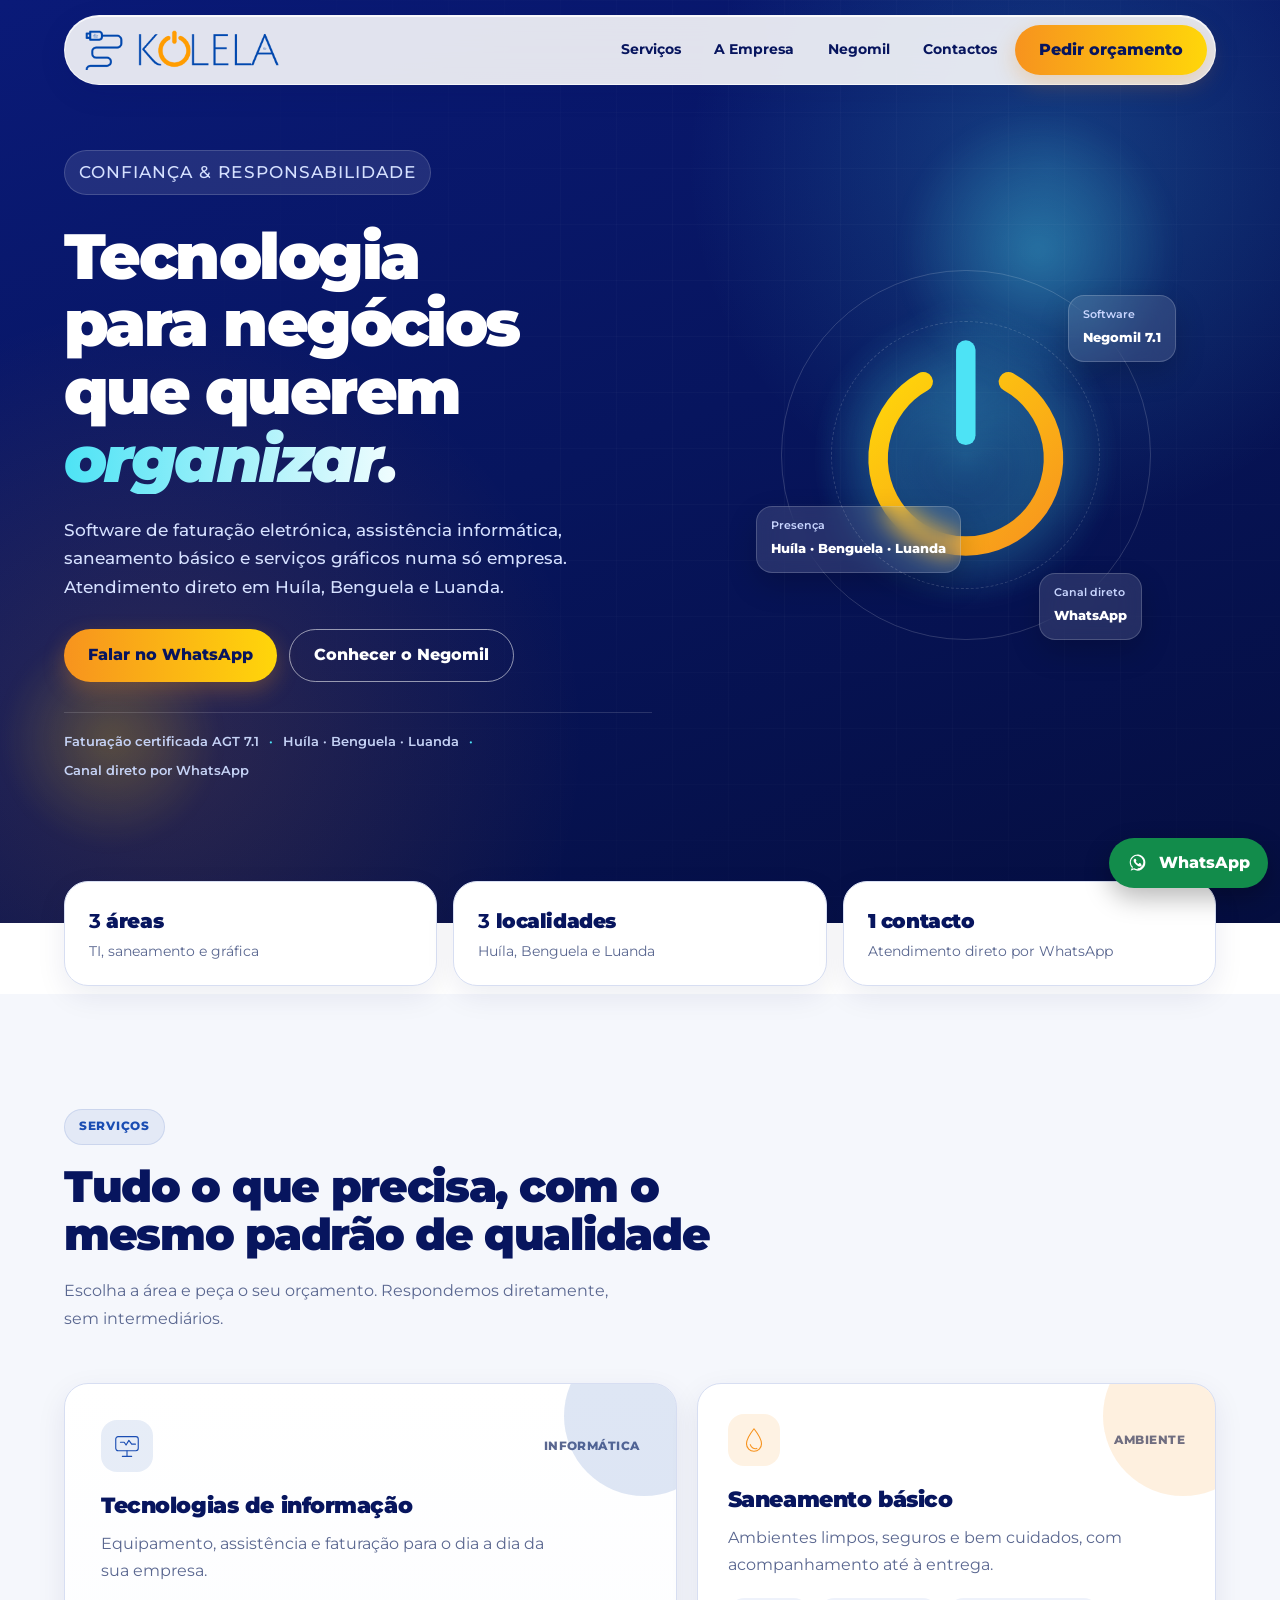
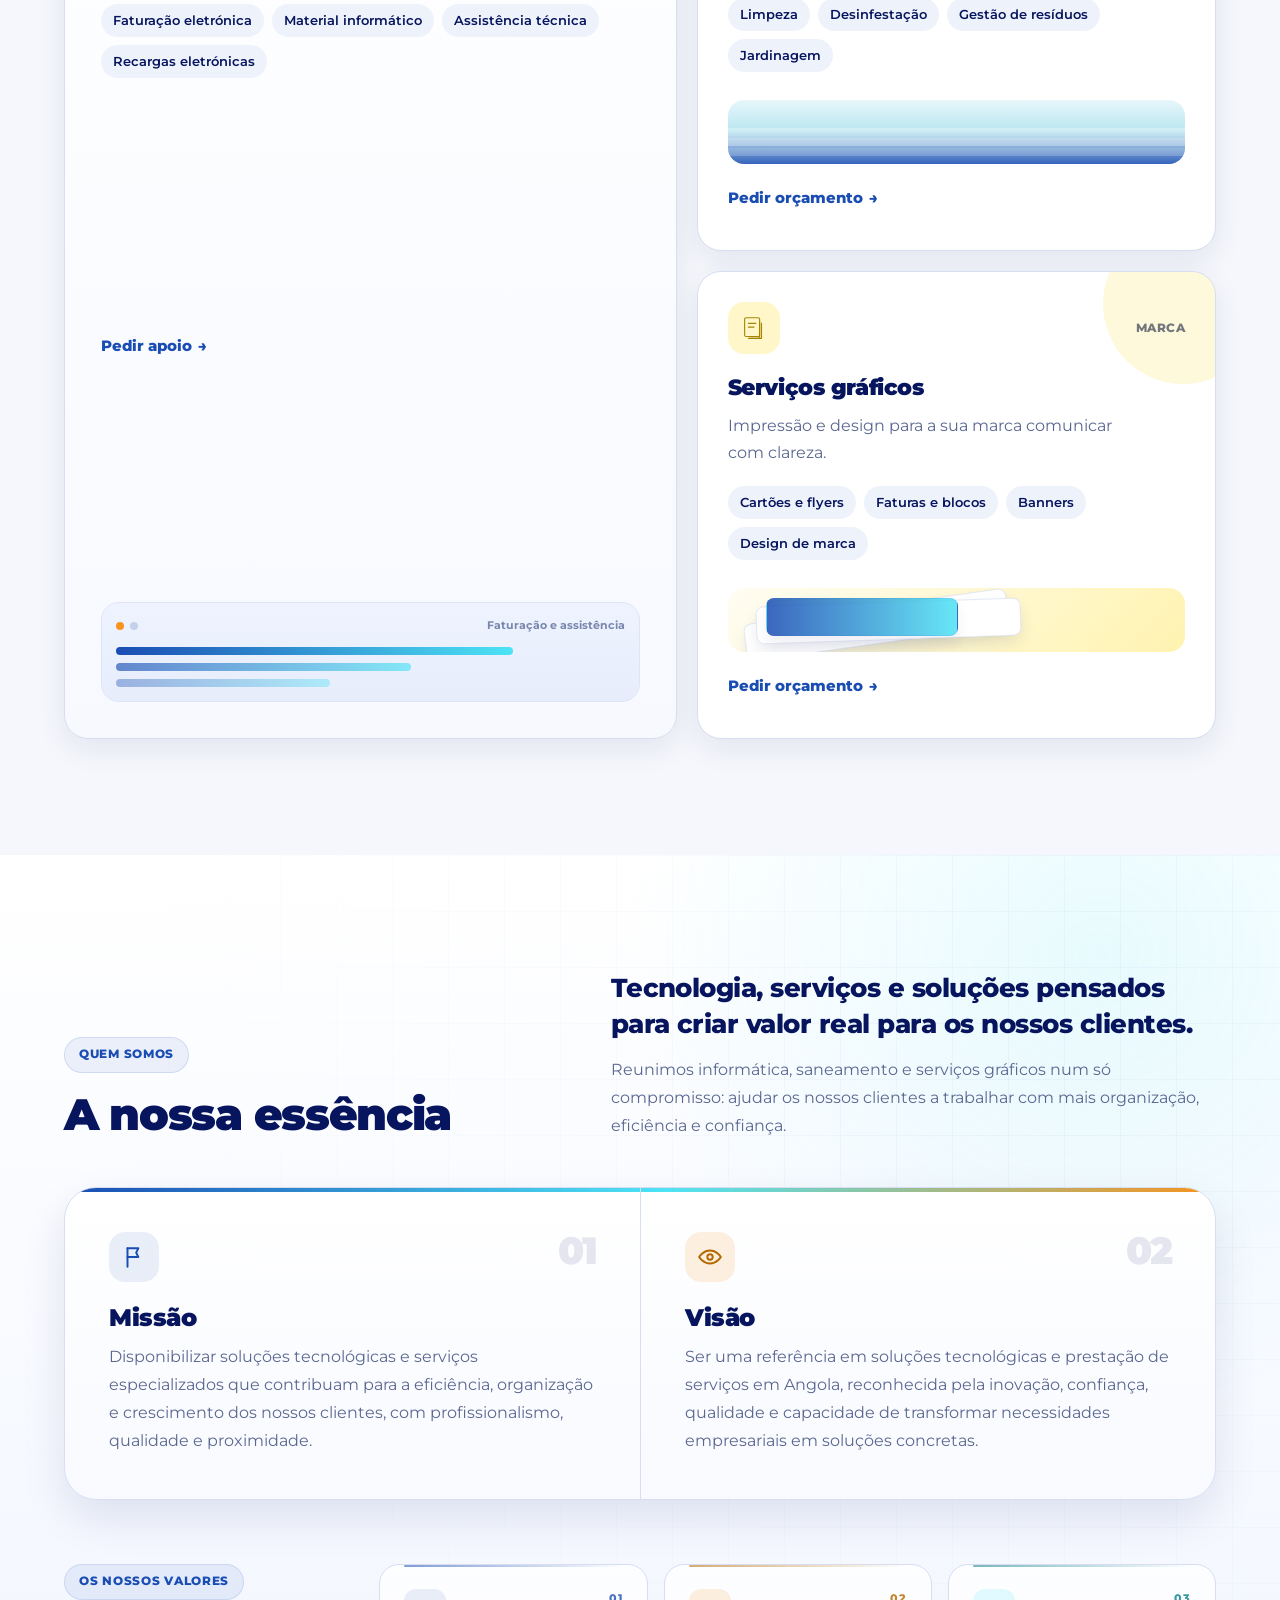
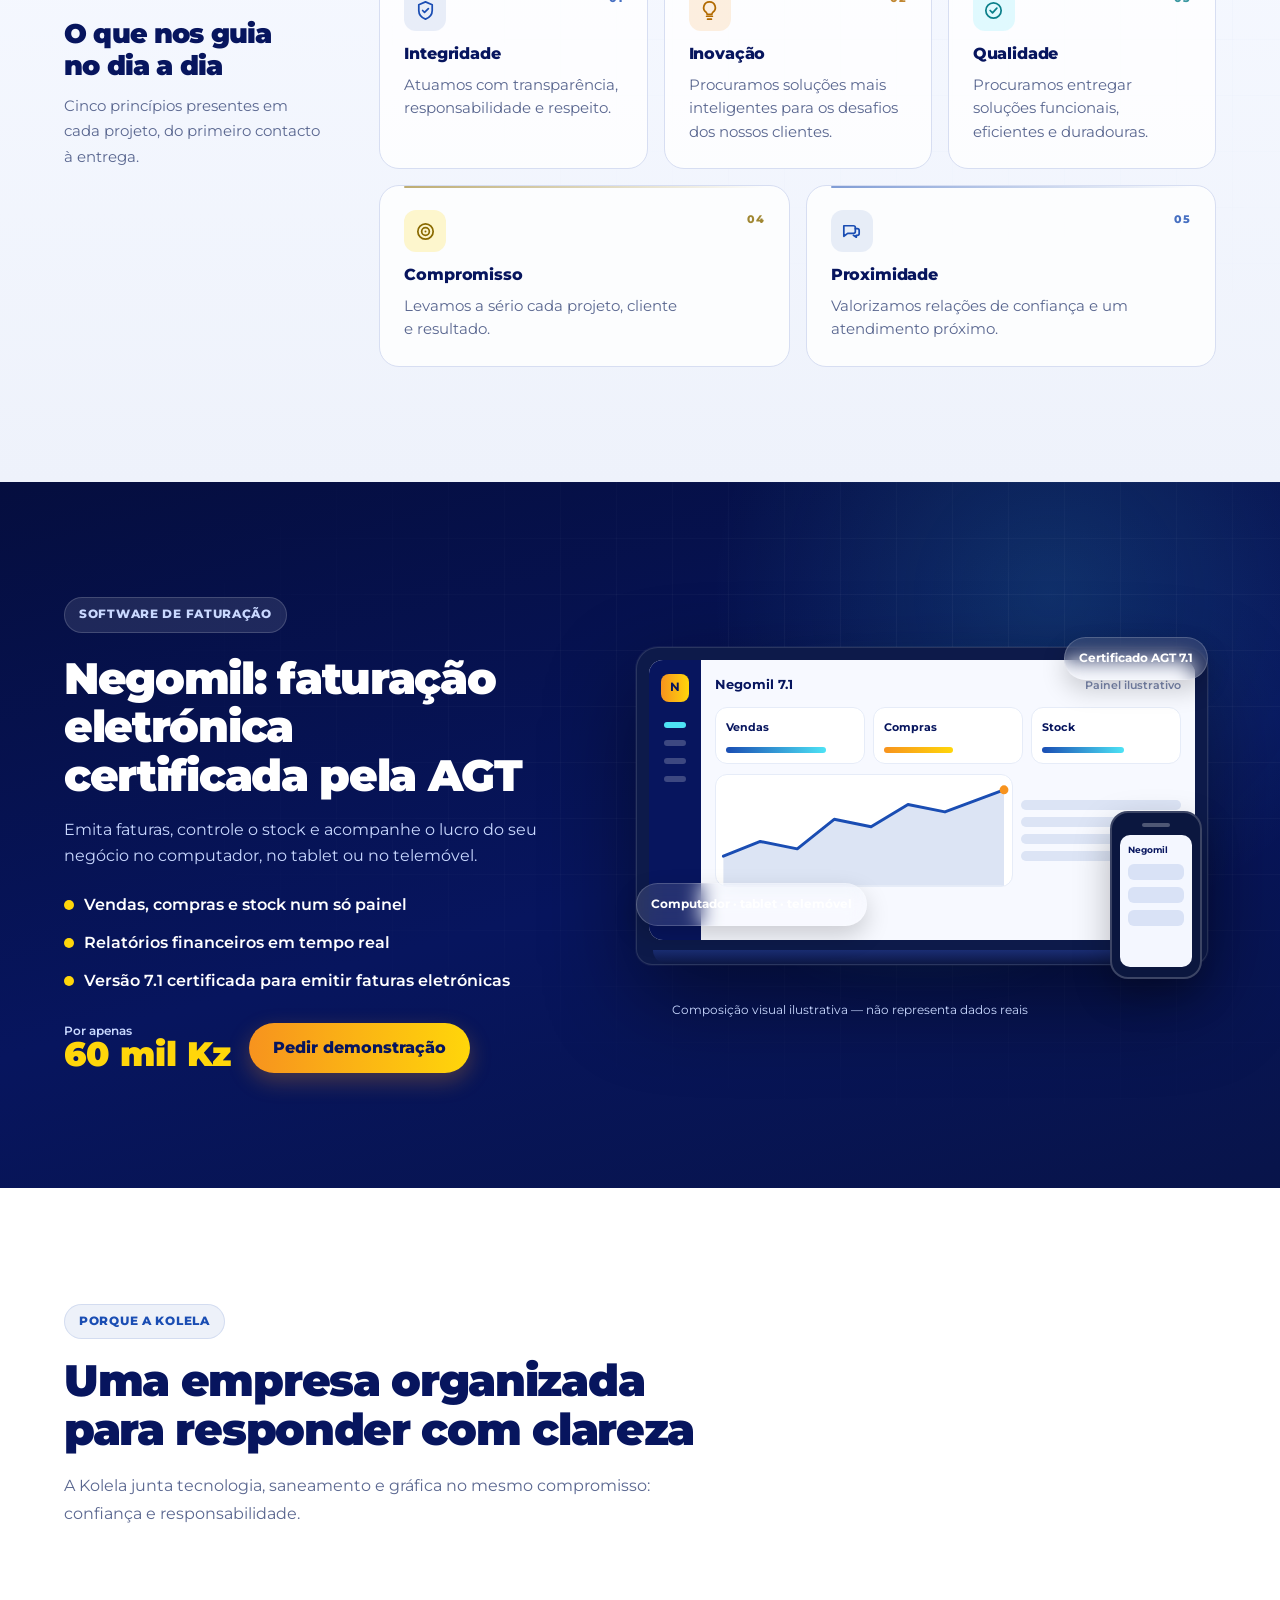
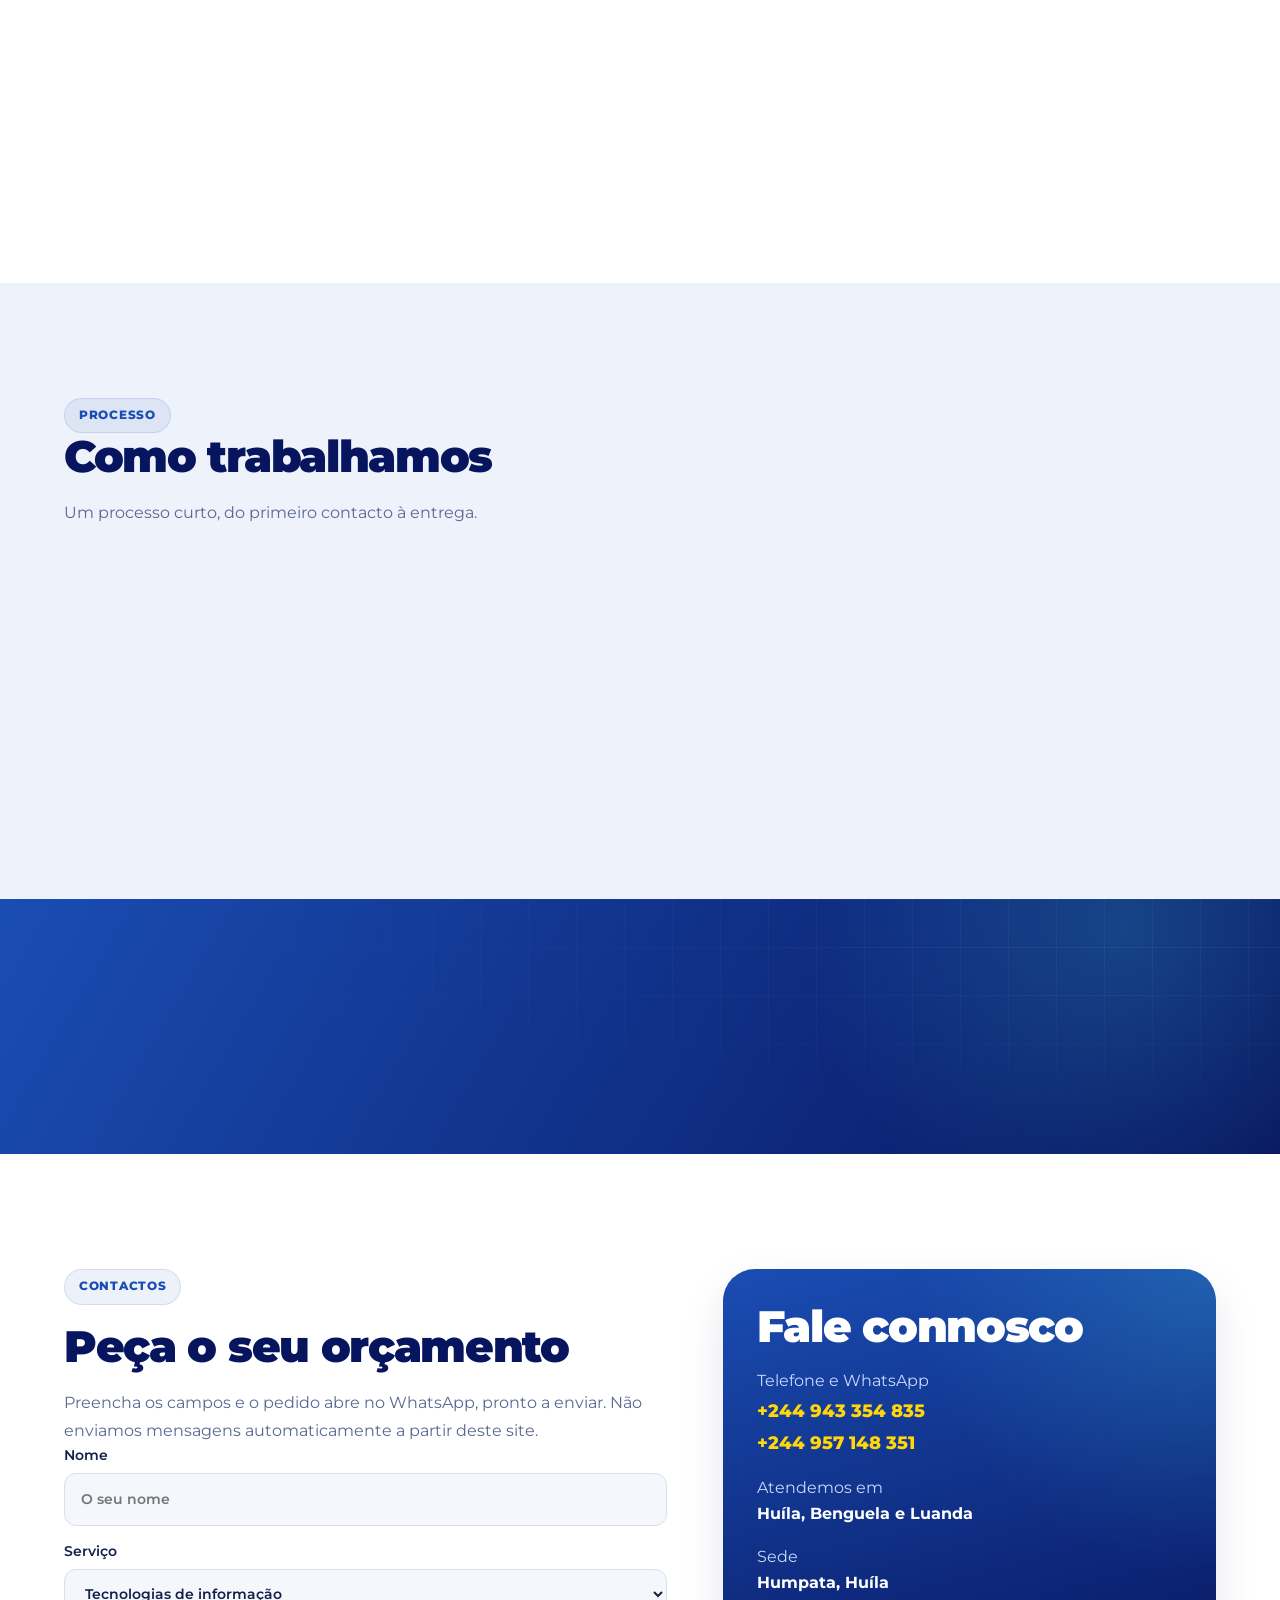
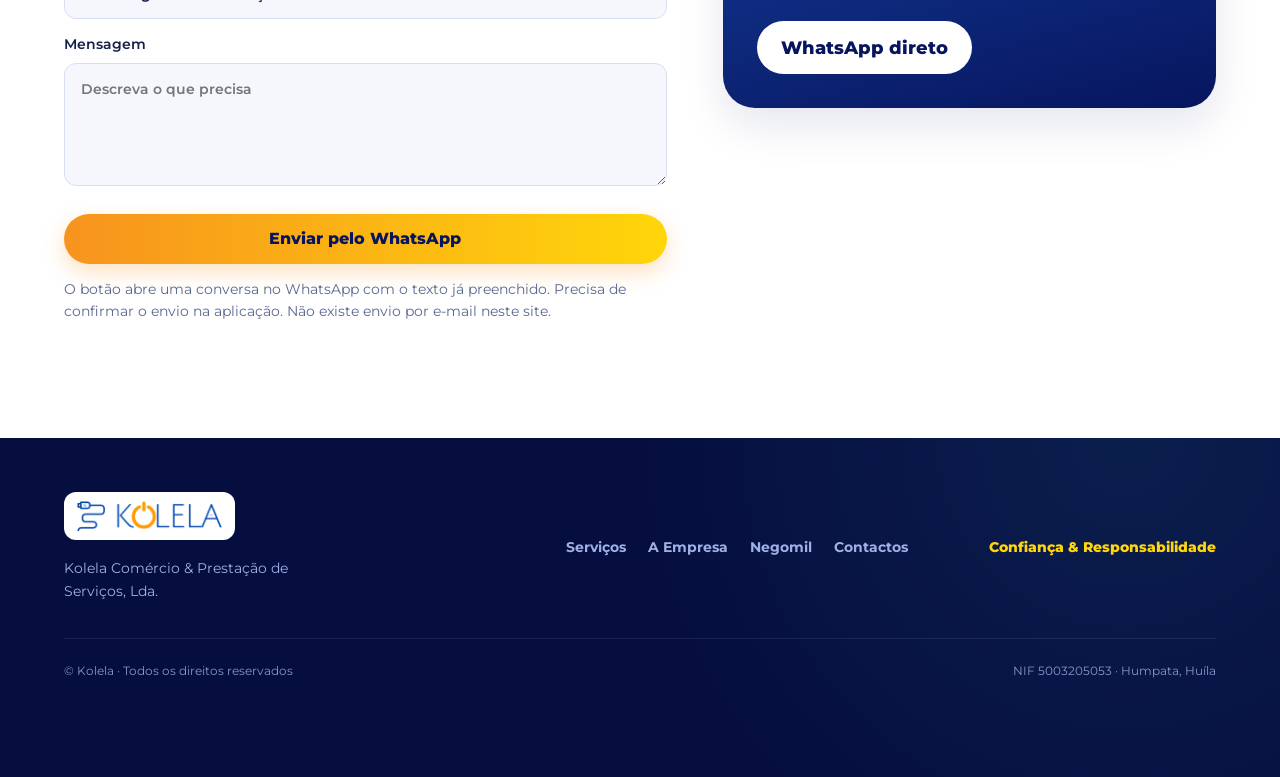
==== commit 8a3f5d3e: "Atualiza SEO com o URL de producao da Netlify" ====
--- a/index.html
+++ b/index.html
@@ -7,17 +7,18 @@
   <meta name="description" content="Kolela Comércio &amp; Prestação de Serviços, Lda. Software de faturação eletrónica Negomil, assistência técnica, saneamento básico e serviços gráficos. Huíla, Benguela e Luanda.">
   <meta name="theme-color" content="#07155E">
   <meta name="robots" content="index,follow">
-  <!-- Atualizar canonical, og:url e og:image com URL absoluta quando o domínio final existir. -->
-  <link rel="canonical" href="./">
+  <!-- URL de produção actual. Substituir por https://kolela.ao/ quando o domínio definitivo estiver ligado. -->
+  <link rel="canonical" href="https://kolela.netlify.app/">
   <link rel="icon" href="images/favicon.svg" type="image/svg+xml">
   <link rel="apple-touch-icon" href="images/apple-touch-icon.png">
   <link rel="preload" as="image" href="images/logo.png?v=4" fetchpriority="high">
   <meta property="og:type" content="website">
   <meta property="og:locale" content="pt_AO">
   <meta property="og:site_name" content="Kolela">
+  <meta property="og:url" content="https://kolela.netlify.app/">
   <meta property="og:title" content="Kolela | Informática, faturação eletrónica, saneamento e gráfica">
   <meta property="og:description" content="Software de faturação eletrónica, assistência técnica, saneamento básico e serviços gráficos. Atendimento em Huíla, Benguela e Luanda.">
-  <meta property="og:image" content="images/og-image.png">
+  <meta property="og:image" content="https://kolela.netlify.app/images/og-image.png">
   <meta property="og:image:type" content="image/png">
   <meta property="og:image:width" content="1200">
   <meta property="og:image:height" content="630">
@@ -25,7 +26,7 @@
   <meta name="twitter:card" content="summary_large_image">
   <meta name="twitter:title" content="Kolela | Informática, faturação eletrónica, saneamento e gráfica">
   <meta name="twitter:description" content="Software Negomil, assistência técnica, saneamento básico e gráfica. Huíla, Benguela e Luanda.">
-  <meta name="twitter:image" content="images/og-image.png">
+  <meta name="twitter:image" content="https://kolela.netlify.app/images/og-image.png">
   <meta name="twitter:image:alt" content="Kolela: tecnologia, faturação eletrónica, saneamento e gráfica">
   <link rel="preconnect" href="https://fonts.googleapis.com">
   <link rel="preconnect" href="https://fonts.gstatic.com" crossorigin>
@@ -38,12 +39,12 @@
     "name": "Kolela Comércio & Prestação de Serviços, Lda.",
     "alternateName": "Kolela",
     "description": "Software de faturação eletrónica, assistência técnica, saneamento básico e serviços gráficos.",
-    "url": "/",
+    "url": "https://kolela.netlify.app/",
     "telephone": ["+244943354835", "+244957148351"],
     "taxID": "5003205053",
     "slogan": "Confiança e responsabilidade",
-    "image": "images/og-image.png",
-    "logo": "images/logo.png?v=4",
+    "image": "https://kolela.netlify.app/images/og-image.png",
+    "logo": "https://kolela.netlify.app/images/logo.png?v=4",
     "address": {
       "@type": "PostalAddress",
       "addressLocality": "Humpata",
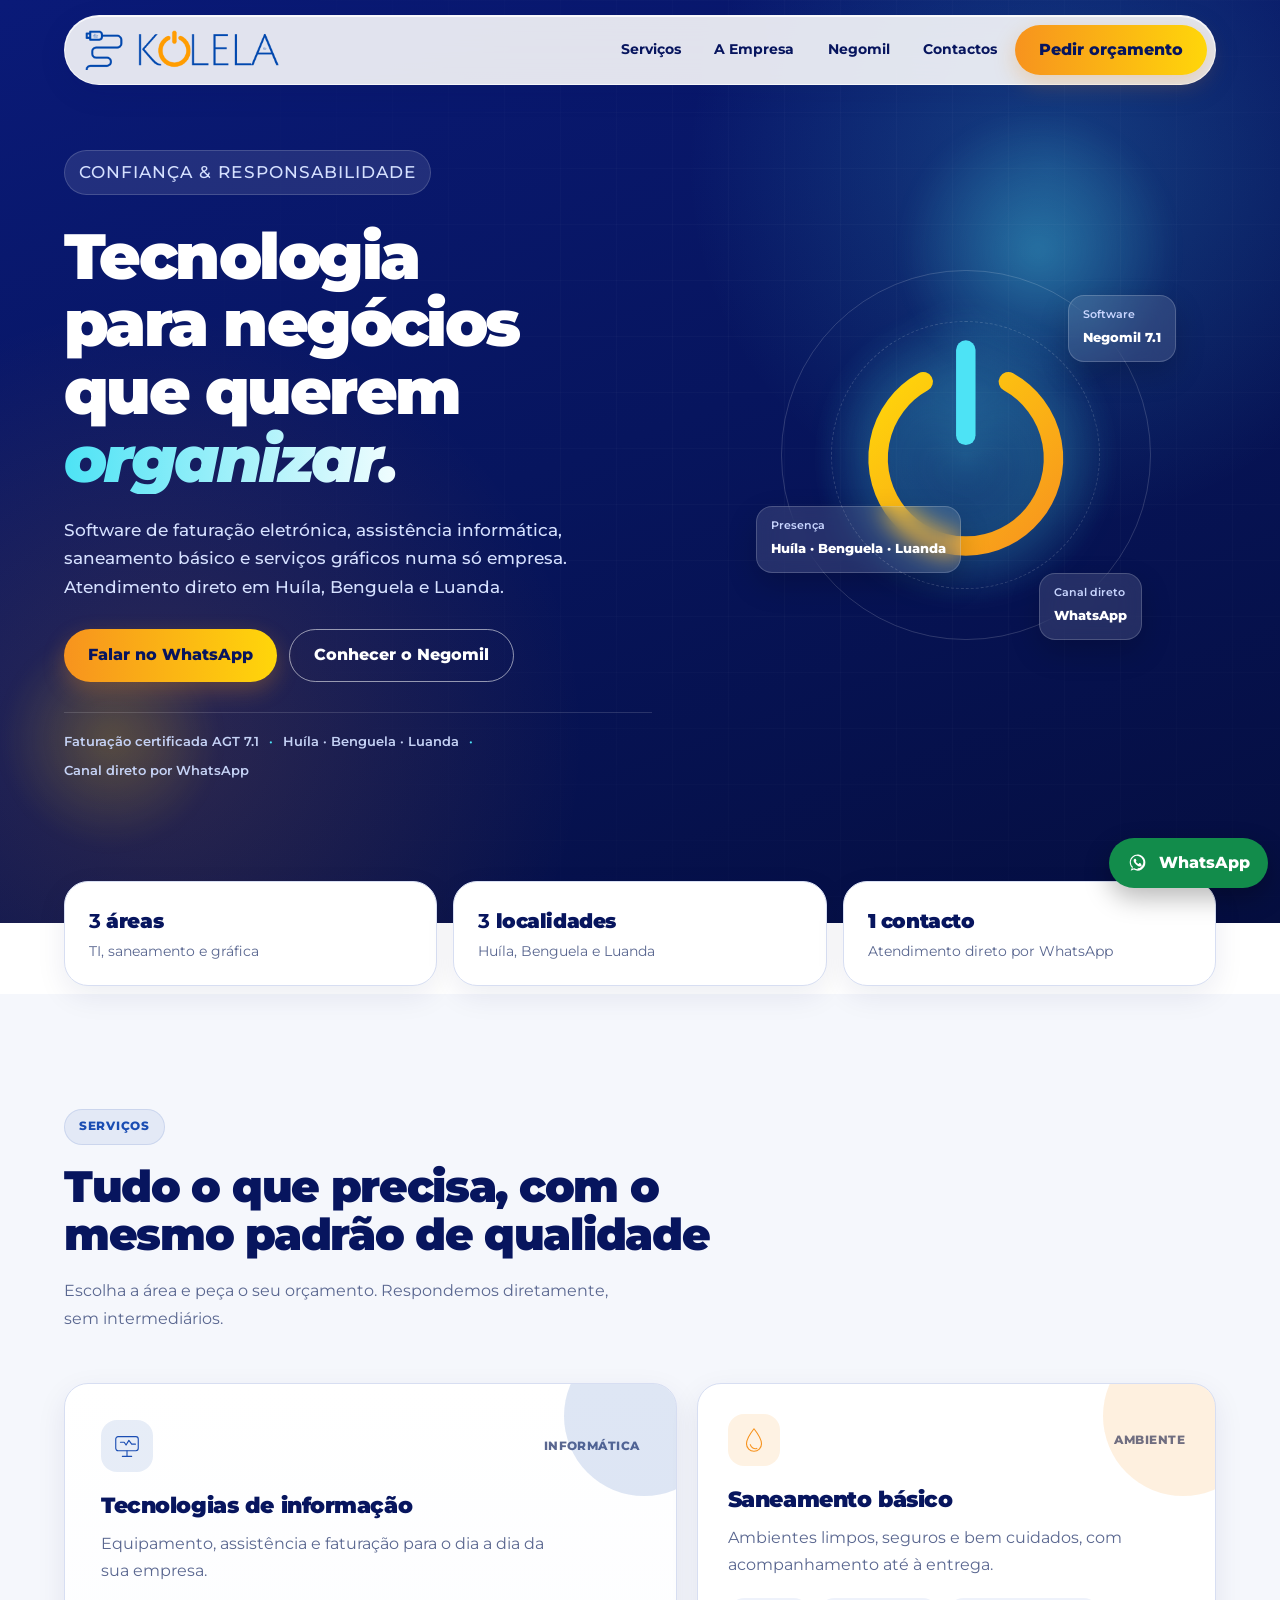
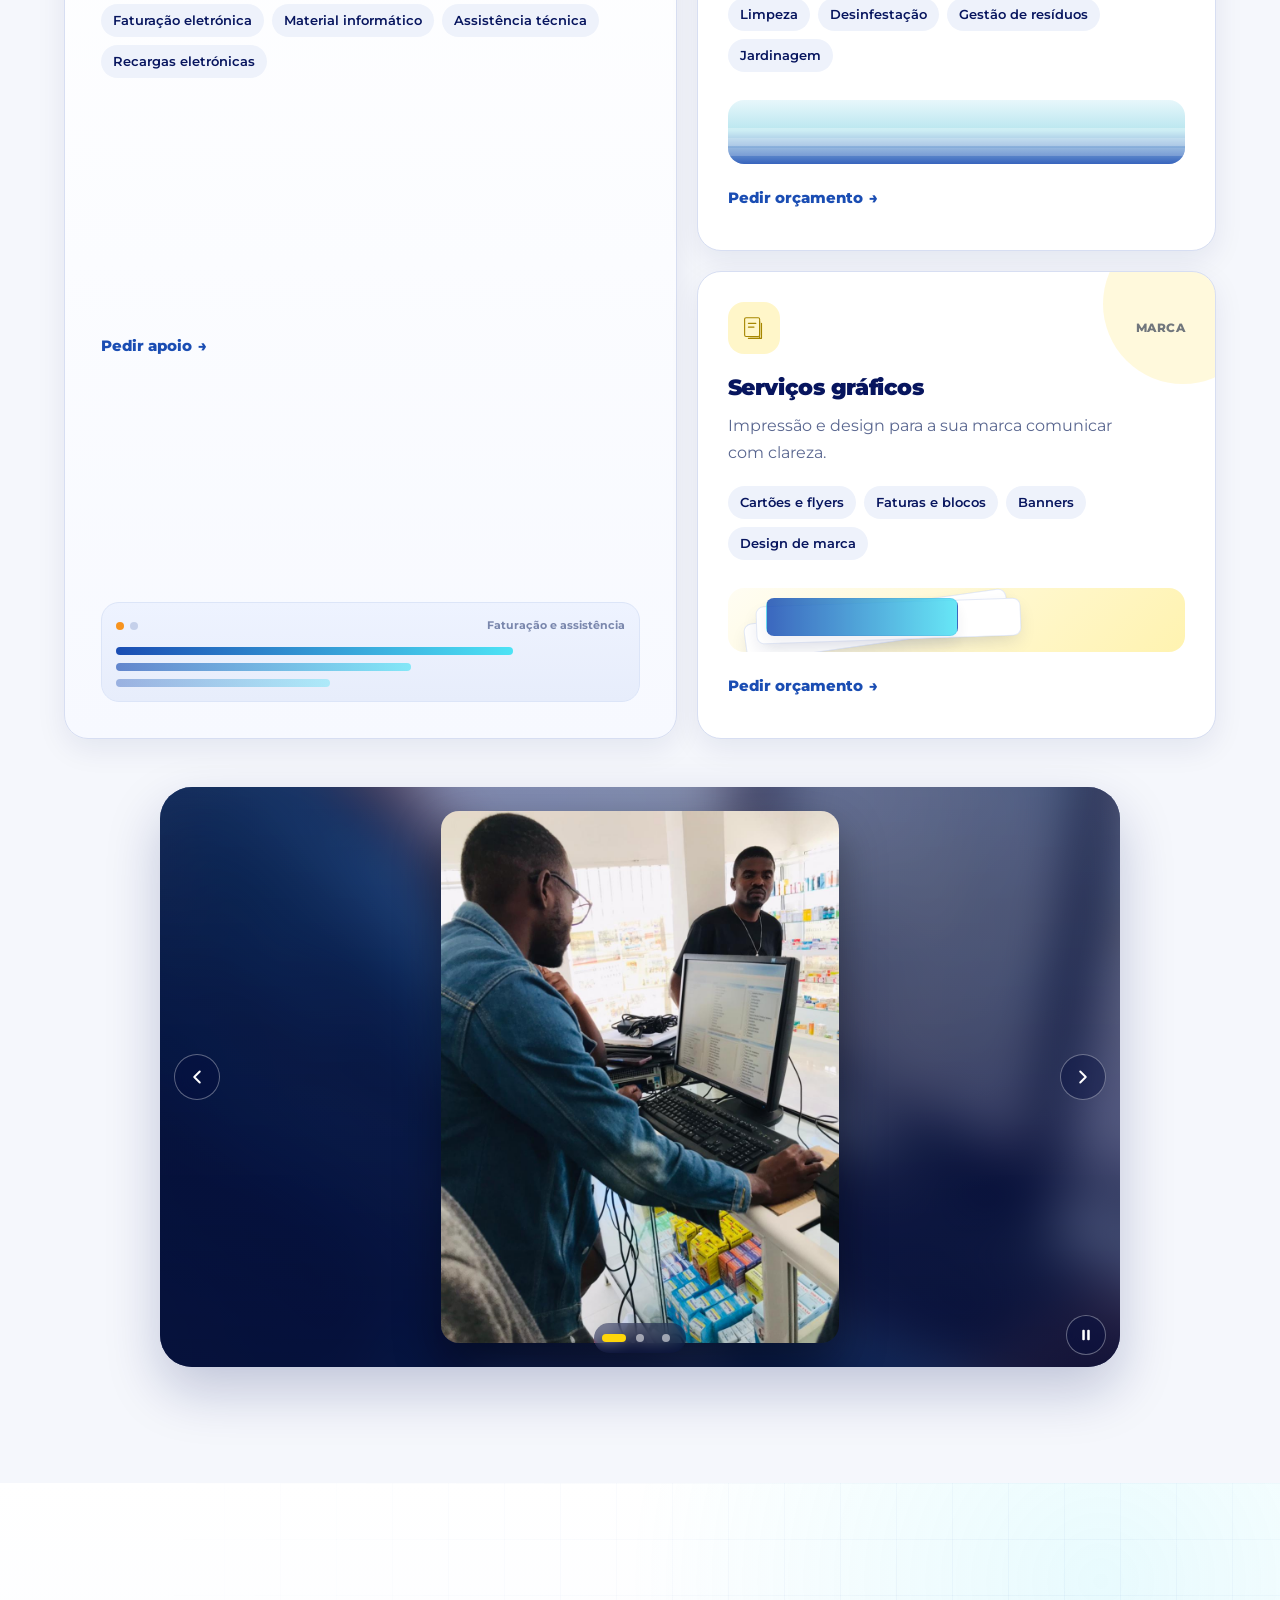
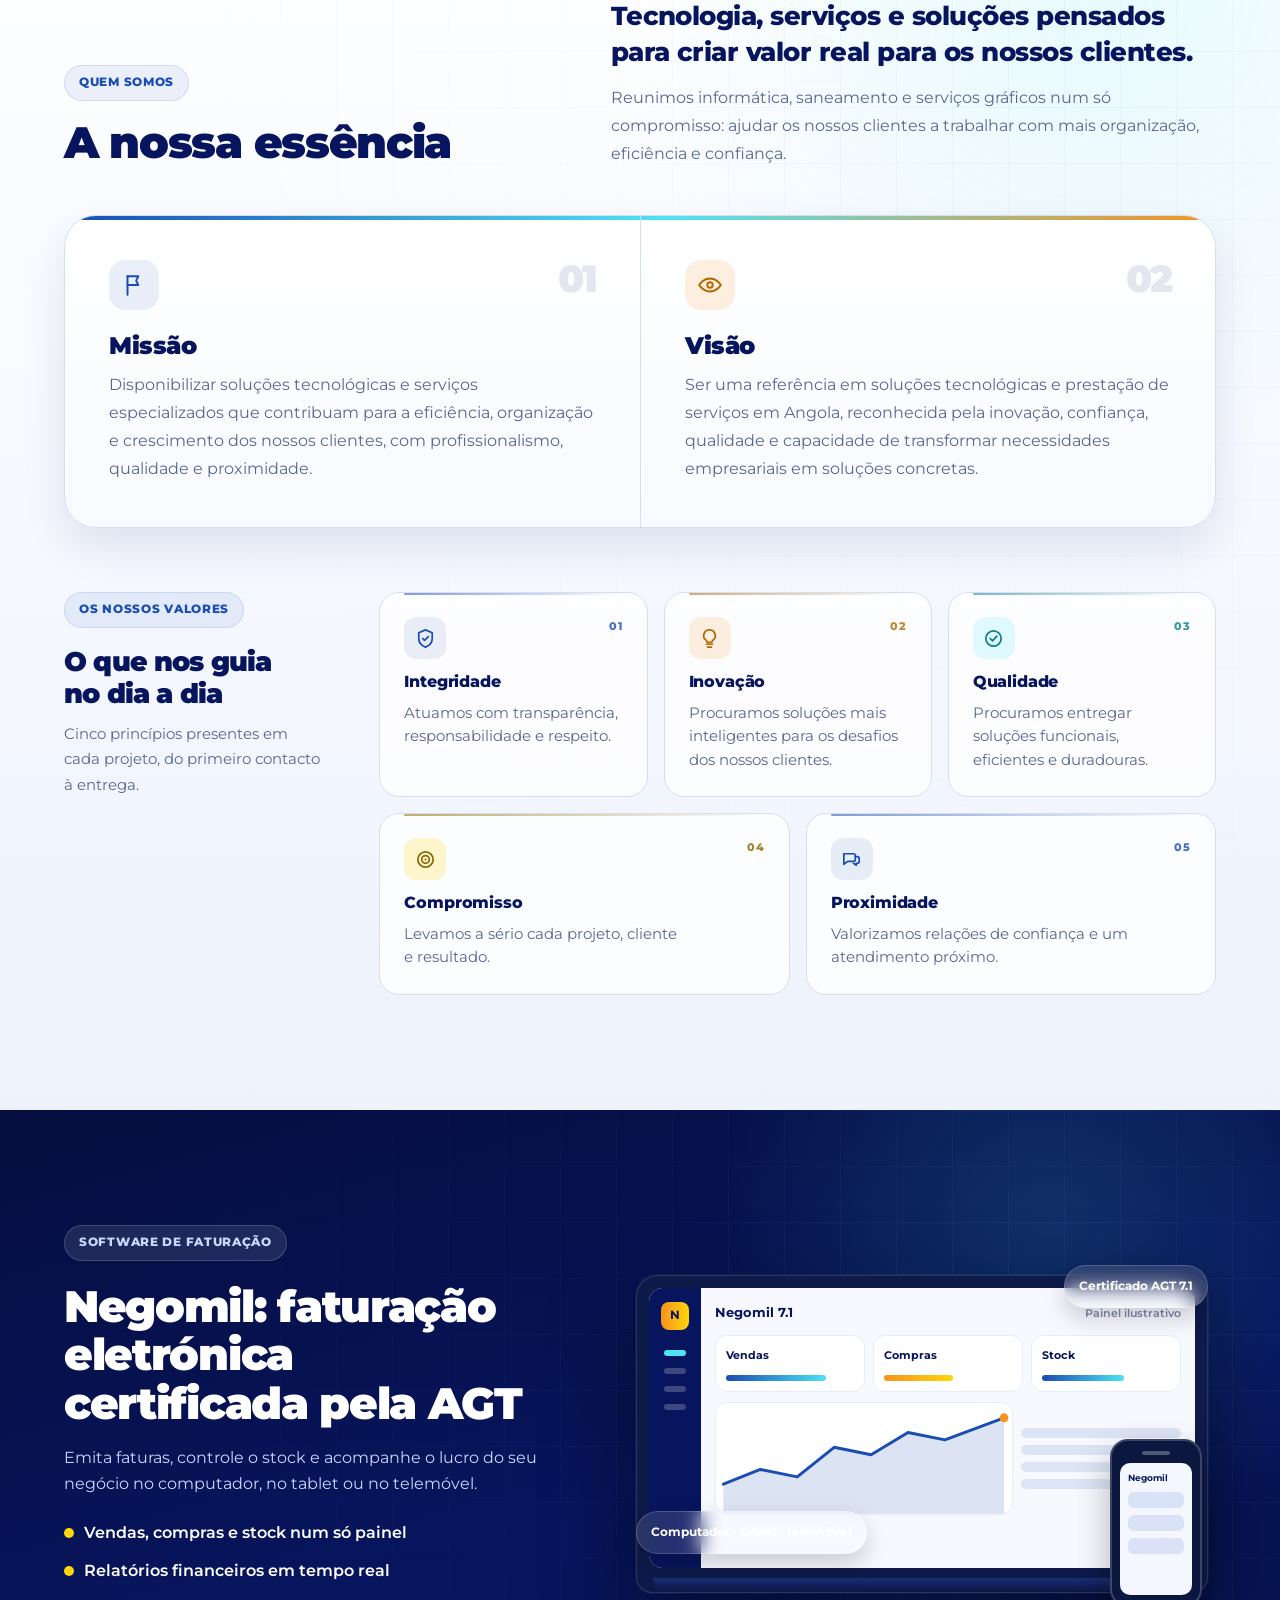
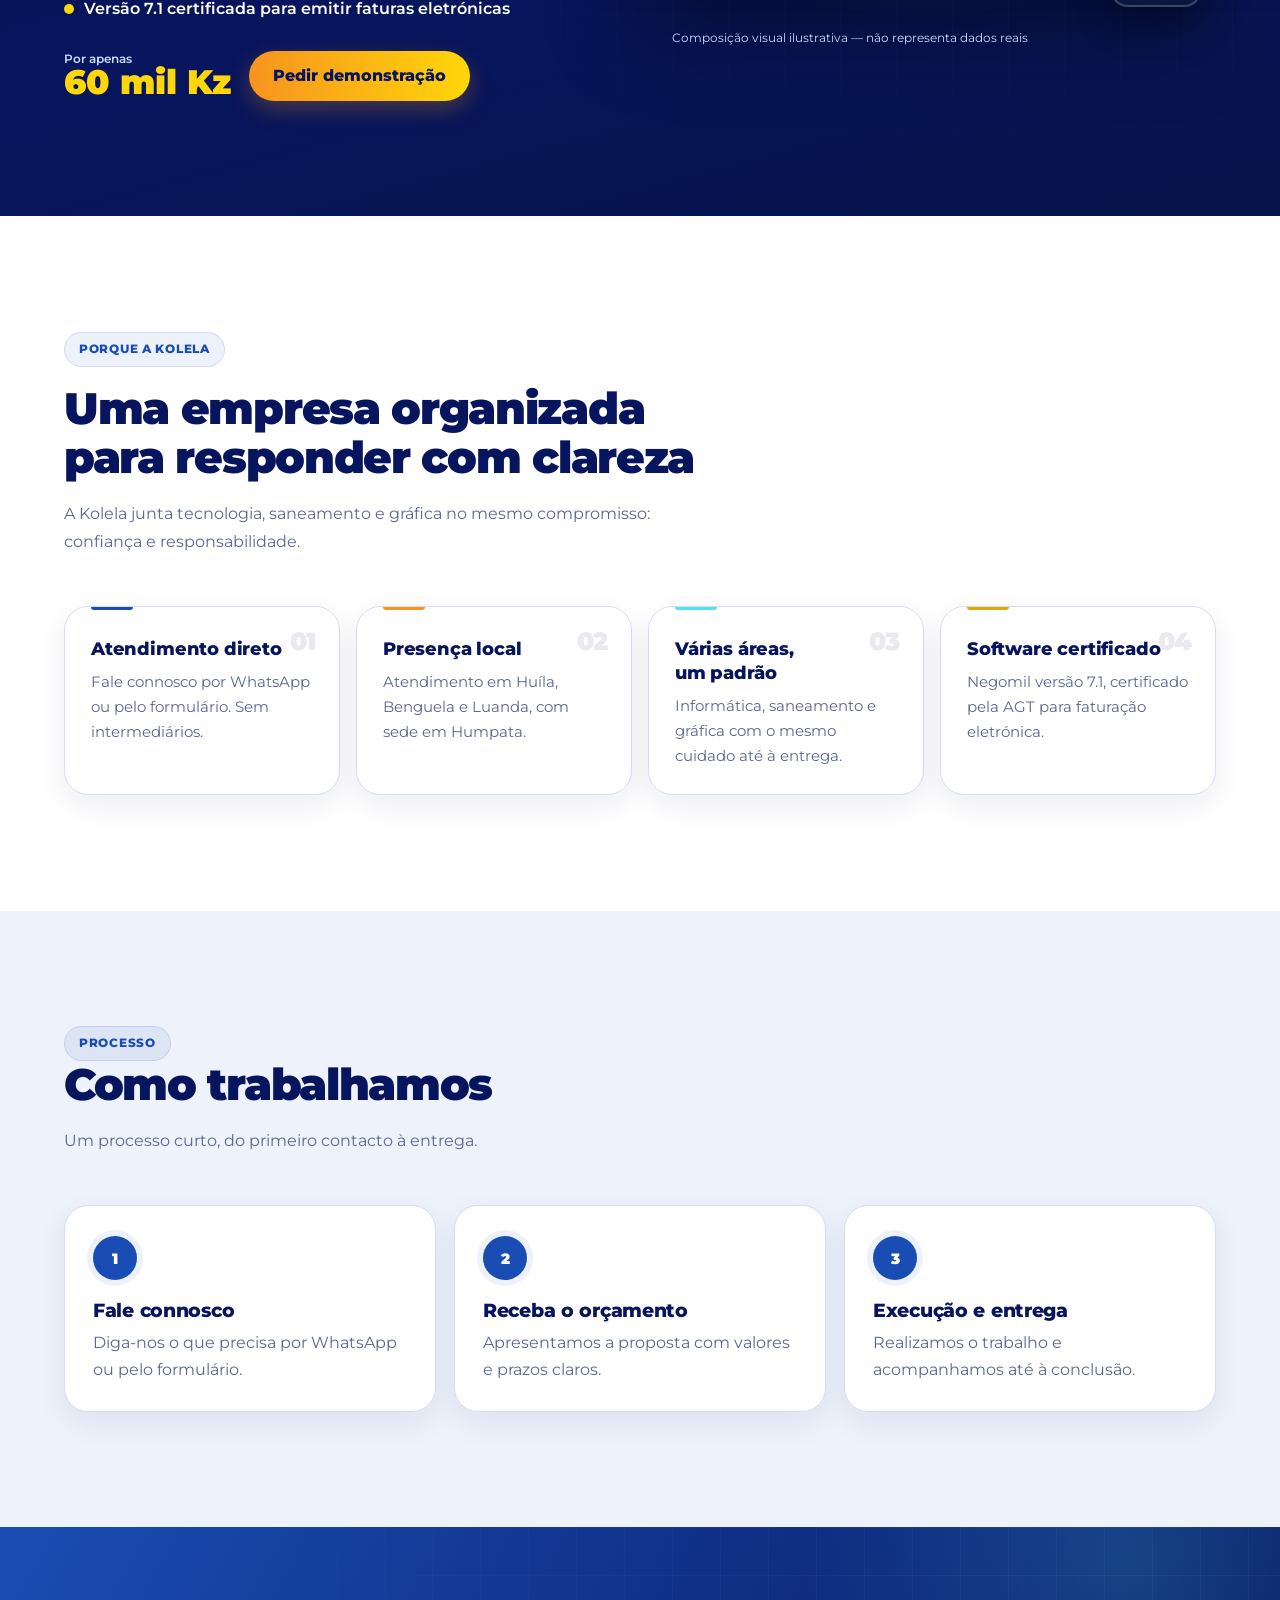
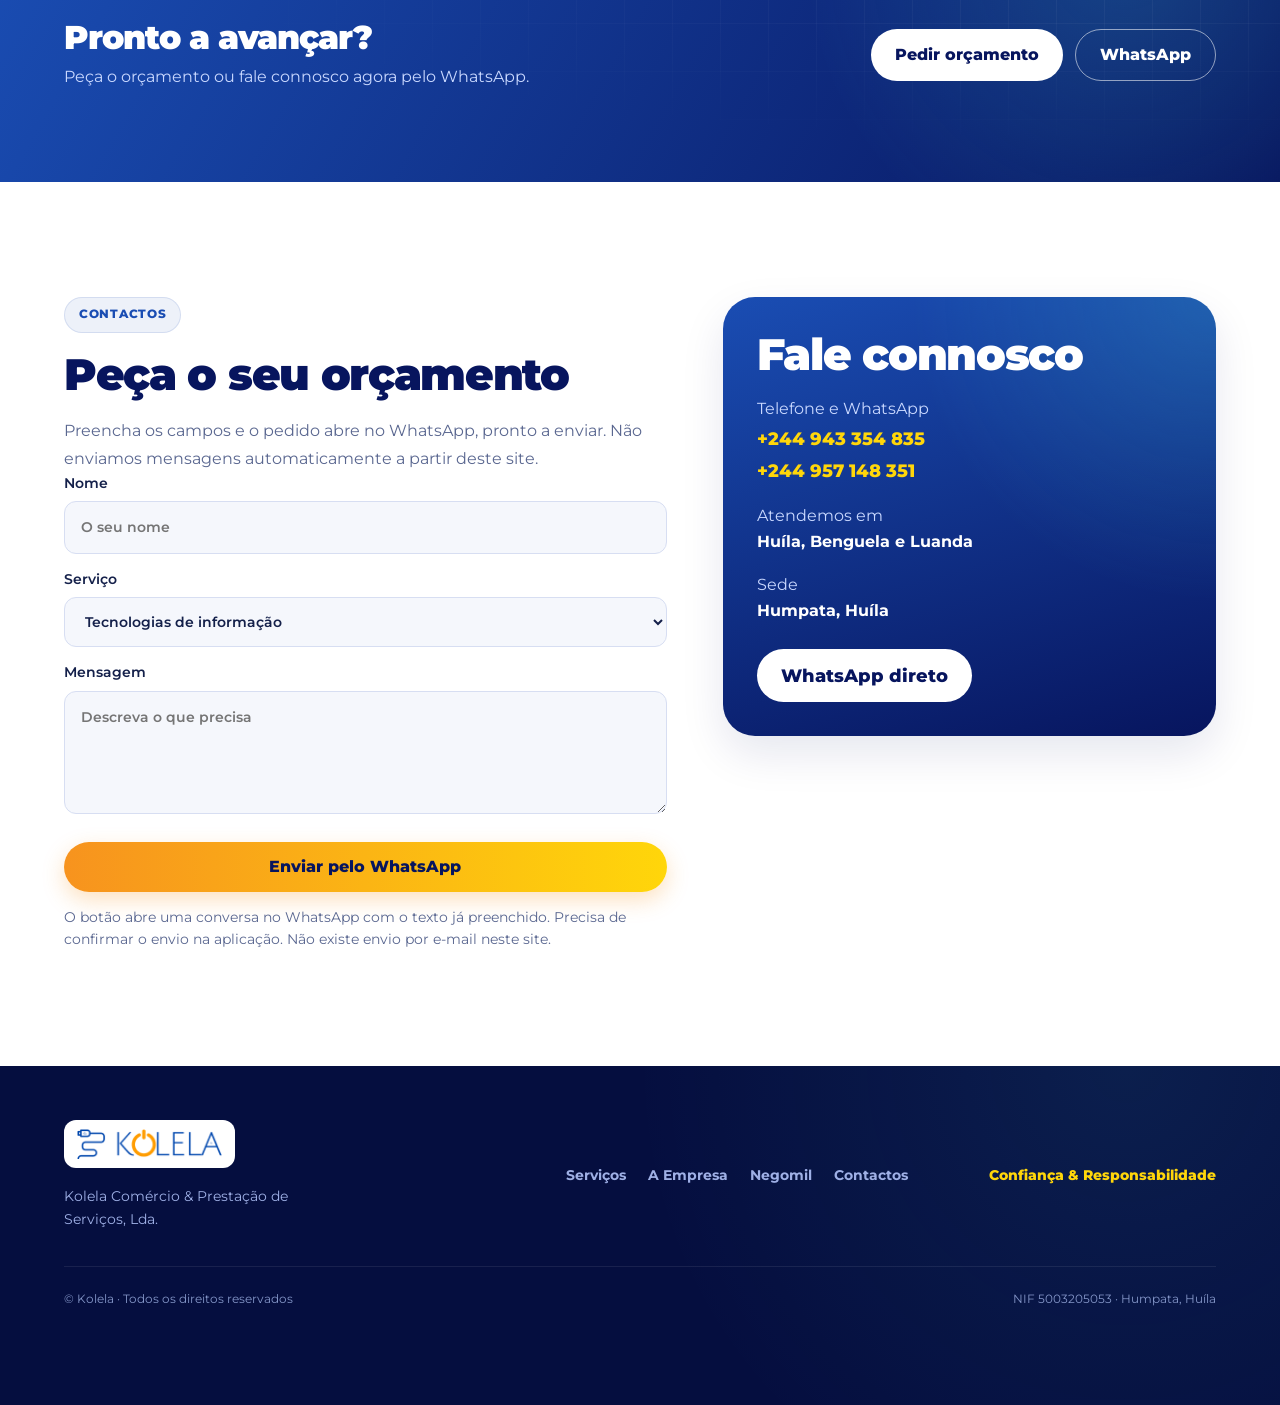
==== commit e794f666: "Adiciona carrossel de imagens de informatica na seccao de servicos Inclui autoplay, setas, indicador" ====
--- a/index.html
+++ b/index.html
@@ -235,6 +235,40 @@
             <a class="text-link" href="https://wa.me/244957148351?text=Ol%C3%A1%2C%20quero%20um%20or%C3%A7amento%20de%20gr%C3%A1fica." target="_blank" rel="noopener noreferrer">Pedir orçamento</a>
           </article>
         </div>
+
+        <div class="gallery" role="region" aria-roledescription="carrossel" aria-label="Galeria de informática">
+          <div class="gallery-viewport">
+            <div class="gallery-track">
+              <figure class="gallery-slide is-active" role="group" aria-roledescription="slide" aria-label="Imagem 1 de 3">
+                <span class="gallery-bg" aria-hidden="true"></span>
+                <img src="images/informatica-1.jpg" alt="Serviço de informática da Kolela — imagem 1" width="958" height="1280" loading="lazy" decoding="async">
+              </figure>
+              <figure class="gallery-slide" role="group" aria-roledescription="slide" aria-label="Imagem 2 de 3" aria-hidden="true">
+                <span class="gallery-bg" aria-hidden="true"></span>
+                <img src="images/informatica-2.jpg" alt="Serviço de informática da Kolela — imagem 2" width="958" height="1280" loading="lazy" decoding="async">
+              </figure>
+              <figure class="gallery-slide" role="group" aria-roledescription="slide" aria-label="Imagem 3 de 3" aria-hidden="true">
+                <span class="gallery-bg" aria-hidden="true"></span>
+                <img src="images/informatica-3.jpg" alt="Serviço de informática da Kolela — imagem 3" width="1042" height="1280" loading="lazy" decoding="async">
+              </figure>
+            </div>
+            <button class="gallery-btn prev" type="button" aria-label="Imagem anterior">
+              <svg viewBox="0 0 24 24" fill="none" stroke="currentColor" stroke-width="2.2" stroke-linecap="round" stroke-linejoin="round" aria-hidden="true"><path d="m15 18-6-6 6-6"/></svg>
+            </button>
+            <button class="gallery-btn next" type="button" aria-label="Imagem seguinte">
+              <svg viewBox="0 0 24 24" fill="none" stroke="currentColor" stroke-width="2.2" stroke-linecap="round" stroke-linejoin="round" aria-hidden="true"><path d="m9 6 6 6-6 6"/></svg>
+            </button>
+            <div class="gallery-dots" role="group" aria-label="Escolher imagem">
+              <button type="button" class="is-active" aria-label="Ir para a imagem 1" aria-current="true"></button>
+              <button type="button" aria-label="Ir para a imagem 2"></button>
+              <button type="button" aria-label="Ir para a imagem 3"></button>
+            </div>
+            <button class="gallery-pause" type="button" aria-label="Pausar carrossel" aria-pressed="false">
+              <svg class="ico-pause" viewBox="0 0 24 24" fill="currentColor" aria-hidden="true"><rect x="7" y="5" width="3.4" height="14" rx="1.2"/><rect x="13.6" y="5" width="3.4" height="14" rx="1.2"/></svg>
+              <svg class="ico-play" viewBox="0 0 24 24" fill="currentColor" aria-hidden="true"><path d="M8 5.5v13l10-6.5-10-6.5Z"/></svg>
+            </button>
+          </div>
+        </div>
       </div>
     </section>
 
--- a/css/style.css
+++ b/css/style.css
@@ -680,6 +680,209 @@
   gap: 20px;
 }
 
+.gallery {
+  margin-top: clamp(28px, 4vw, 48px);
+}
+
+.gallery-viewport {
+  position: relative;
+  max-width: 960px;
+  margin-inline: auto;
+  height: clamp(340px, 46vw, 580px);
+  border-radius: var(--radius-xl);
+  overflow: hidden;
+  background: radial-gradient(120% 150% at 50% 0%, #16327f 0%, var(--blue-dark) 55%, var(--blue-night) 100%);
+  box-shadow: 0 24px 54px rgba(7, 21, 94, 0.22);
+  touch-action: pan-y pinch-zoom;
+}
+
+.gallery-track {
+  display: flex;
+  height: 100%;
+  transition: transform 0.65s var(--ease);
+  will-change: transform;
+}
+
+.gallery-slide {
+  position: relative;
+  flex: 0 0 100%;
+  height: 100%;
+  margin: 0;
+  display: flex;
+  align-items: center;
+  justify-content: center;
+  overflow: hidden;
+  isolation: isolate;
+}
+
+.gallery-bg {
+  position: absolute;
+  inset: -10%;
+  z-index: 0;
+  background-position: center;
+  background-size: cover;
+  filter: blur(26px) saturate(1.1);
+  opacity: 0.55;
+  transform: scale(1.06);
+}
+
+.gallery-slide:nth-child(1) .gallery-bg {
+  background-image: url("../images/informatica-1.jpg");
+}
+
+.gallery-slide:nth-child(2) .gallery-bg {
+  background-image: url("../images/informatica-2.jpg");
+}
+
+.gallery-slide:nth-child(3) .gallery-bg {
+  background-image: url("../images/informatica-3.jpg");
+}
+
+.gallery-slide::after {
+  content: "";
+  position: absolute;
+  inset: 0;
+  z-index: 1;
+  background: linear-gradient(180deg, rgba(5, 14, 63, 0.1) 0%, rgba(5, 14, 63, 0.5) 100%);
+  pointer-events: none;
+}
+
+.gallery-slide img {
+  position: relative;
+  z-index: 2;
+  width: auto;
+  max-width: calc(100% - 32px);
+  height: calc(100% - 48px);
+  max-height: calc(100% - 48px);
+  object-fit: contain;
+  border-radius: 18px;
+  box-shadow: 0 20px 46px rgba(0, 0, 0, 0.4);
+}
+
+.gallery :focus-visible {
+  outline-color: var(--yellow);
+}
+
+.gallery-btn,
+.gallery-pause {
+  display: grid;
+  place-items: center;
+  padding: 0;
+  border-radius: 50%;
+  border: 1px solid rgba(255, 255, 255, 0.35);
+  background: rgba(5, 14, 63, 0.45);
+  color: var(--white);
+  cursor: pointer;
+  backdrop-filter: blur(8px);
+  -webkit-backdrop-filter: blur(8px);
+  transition: background 0.2s ease, border-color 0.2s ease, transform 0.2s var(--ease);
+}
+
+.gallery-btn:hover,
+.gallery-pause:hover {
+  background: var(--blue-primary);
+  border-color: var(--blue-primary);
+}
+
+.gallery-btn {
+  position: absolute;
+  top: 50%;
+  z-index: 3;
+  width: 46px;
+  height: 46px;
+  transform: translateY(-50%);
+}
+
+.gallery-btn:hover {
+  transform: translateY(-50%) scale(1.06);
+}
+
+.gallery-btn.prev {
+  left: 14px;
+}
+
+.gallery-btn.next {
+  right: 14px;
+}
+
+.gallery-btn svg {
+  width: 22px;
+  height: 22px;
+}
+
+.gallery-dots {
+  position: absolute;
+  left: 50%;
+  bottom: 14px;
+  z-index: 3;
+  display: flex;
+  gap: 2px;
+  padding: 3px 8px;
+  border-radius: var(--radius-pill);
+  background: rgba(5, 14, 63, 0.45);
+  transform: translateX(-50%);
+  backdrop-filter: blur(8px);
+  -webkit-backdrop-filter: blur(8px);
+}
+
+.gallery-dots button {
+  position: relative;
+  width: 24px;
+  height: 24px;
+  padding: 0;
+  border: 0;
+  background: none;
+  cursor: pointer;
+}
+
+.gallery-dots button::before {
+  content: "";
+  position: absolute;
+  left: 50%;
+  top: 50%;
+  width: 8px;
+  height: 8px;
+  border-radius: var(--radius-pill);
+  background: rgba(255, 255, 255, 0.55);
+  transform: translate(-50%, -50%);
+  transition: width 0.25s var(--ease), background 0.25s ease;
+}
+
+.gallery-dots button:hover::before {
+  background: rgba(255, 255, 255, 0.9);
+}
+
+.gallery-dots button.is-active::before {
+  width: 24px;
+  background: var(--yellow);
+}
+
+.gallery-pause {
+  position: absolute;
+  right: 14px;
+  bottom: 12px;
+  z-index: 3;
+  width: 40px;
+  height: 40px;
+}
+
+.gallery-pause svg {
+  width: 18px;
+  height: 18px;
+}
+
+.gallery-pause .ico-play {
+  display: none;
+}
+
+.gallery-pause.is-paused .ico-pause {
+  display: none;
+}
+
+.gallery-pause.is-paused .ico-play {
+  display: block;
+}
+
 .card {
   background: var(--white);
   border: 1px solid var(--line);
@@ -2337,6 +2540,11 @@
     grid-row: auto;
   }
 
+  .gallery-viewport {
+    height: clamp(360px, 62vw, 540px);
+    border-radius: var(--radius-lg);
+  }
+
   .trust-grid {
     margin-top: -36px;
   }
@@ -2377,6 +2585,41 @@
 @media (max-width: 640px) {
   .benefits-grid {
     grid-template-columns: 1fr;
+  }
+
+  .gallery-viewport {
+    height: clamp(340px, 100vw, 480px);
+    border-radius: var(--radius-md);
+  }
+
+  .gallery-slide img {
+    height: calc(100% - 40px);
+    max-height: calc(100% - 40px);
+    border-radius: 14px;
+  }
+
+  .gallery-btn {
+    width: 40px;
+    height: 40px;
+  }
+
+  .gallery-btn.prev {
+    left: 8px;
+  }
+
+  .gallery-btn.next {
+    right: 8px;
+  }
+
+  .gallery-dots {
+    bottom: 10px;
+  }
+
+  .gallery-pause {
+    right: 10px;
+    bottom: 8px;
+    width: 36px;
+    height: 36px;
   }
 
   .values-grid {
@@ -2475,6 +2718,10 @@
   .linha {
     stroke-dashoffset: 0;
   }
+
+  .gallery-pause {
+    display: none;
+  }
 }
 
 @media (forced-colors: active) {
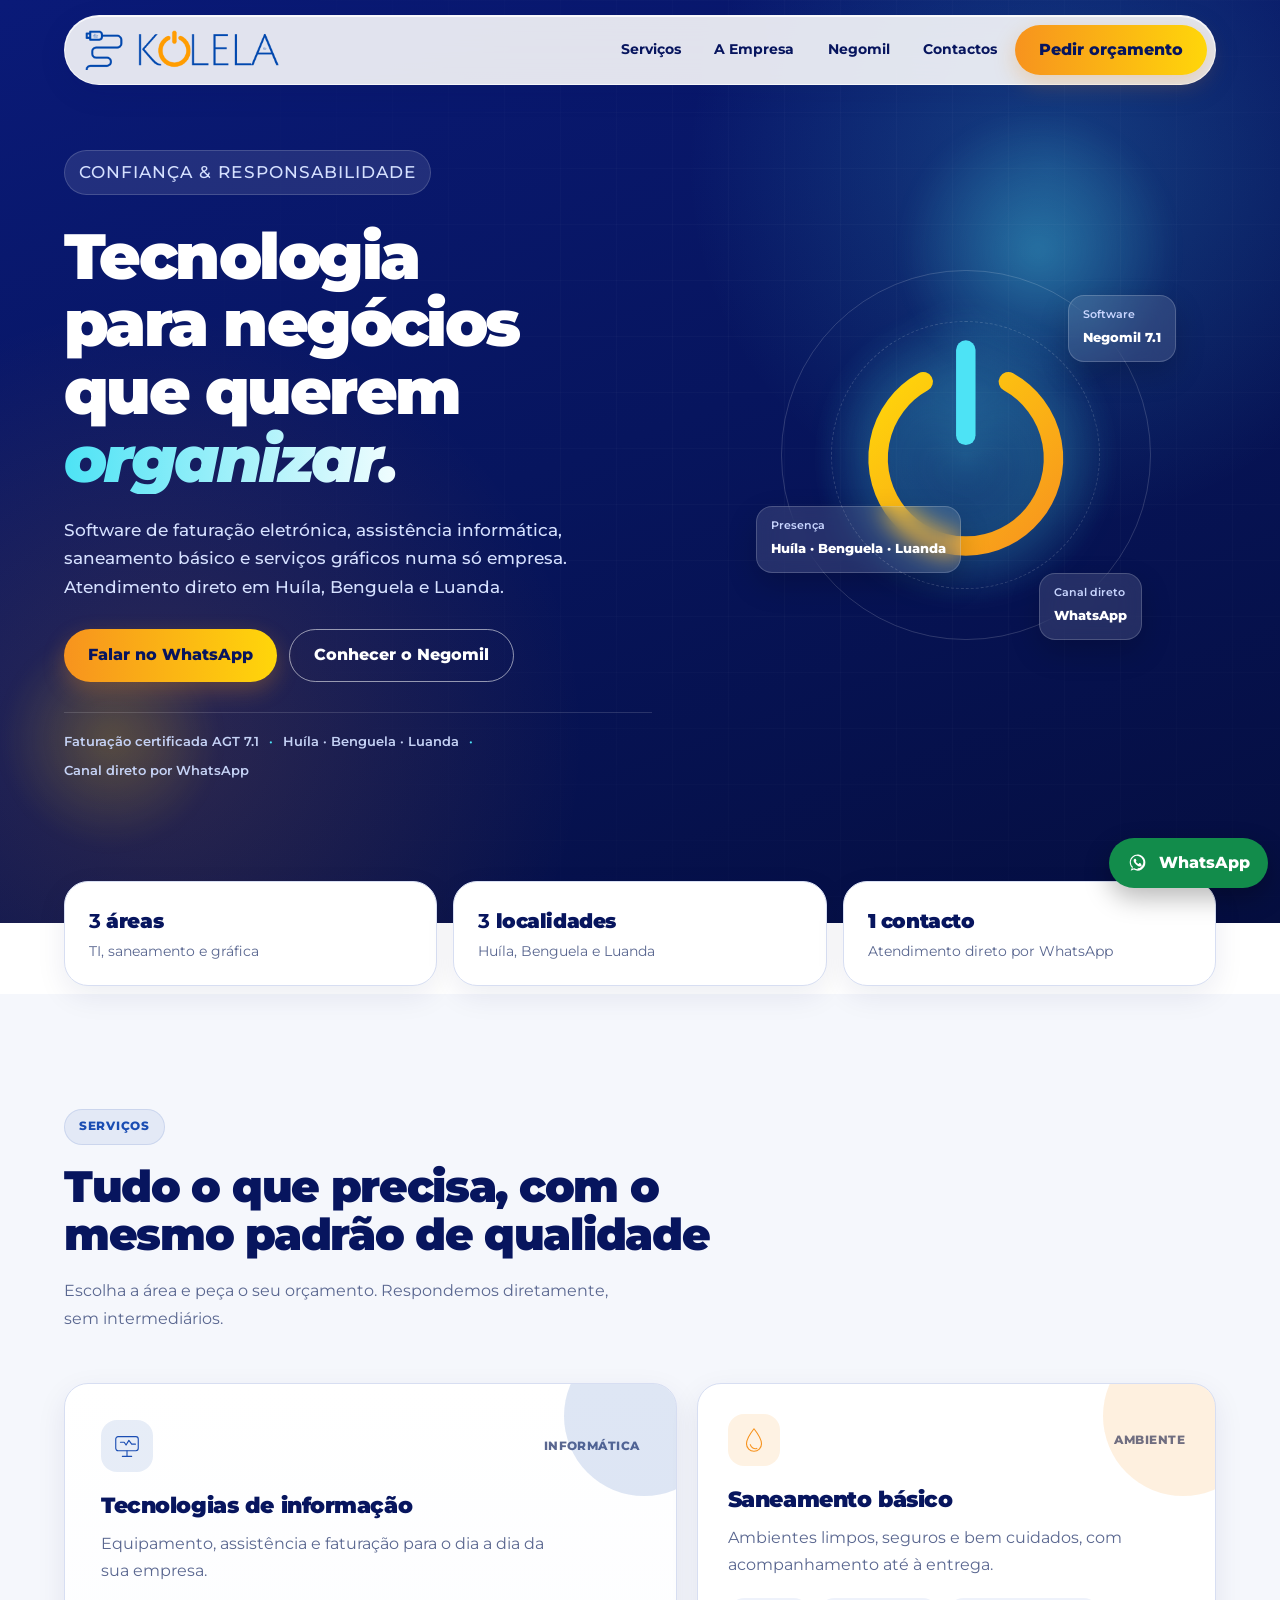
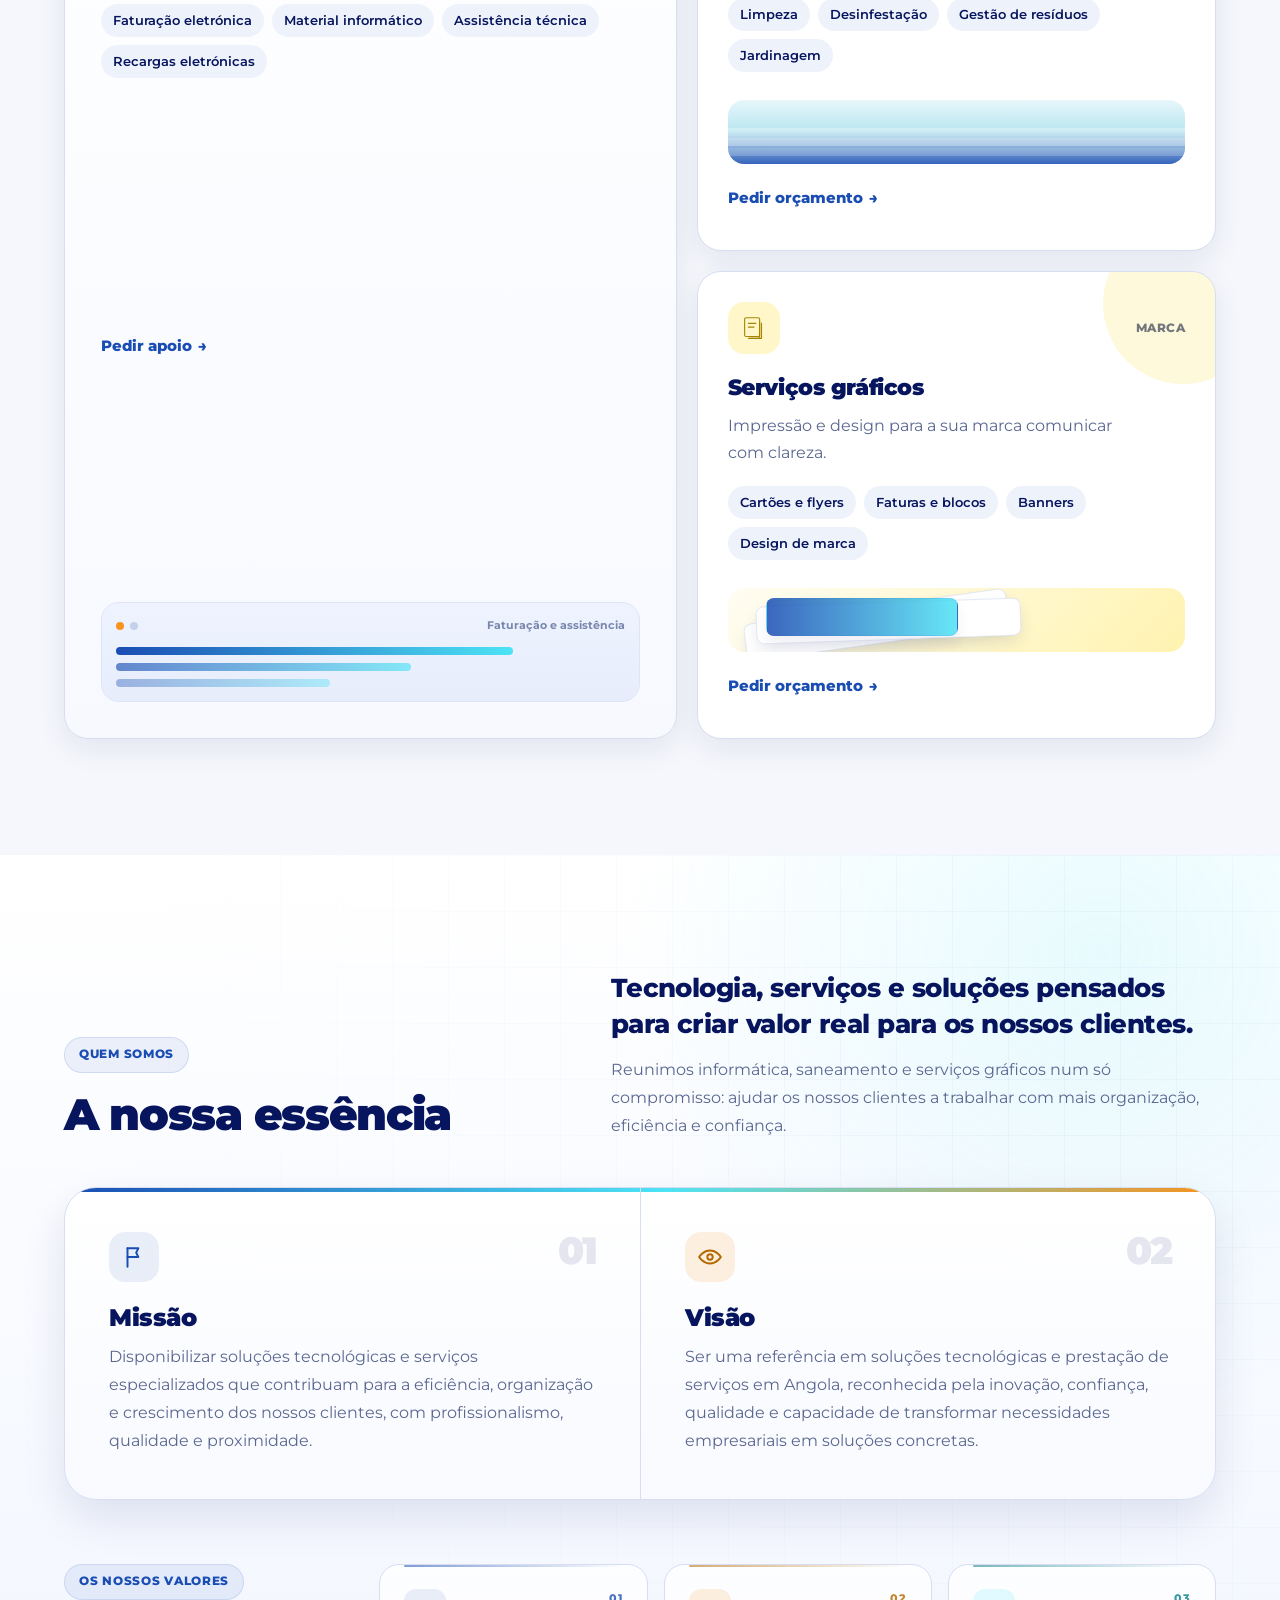
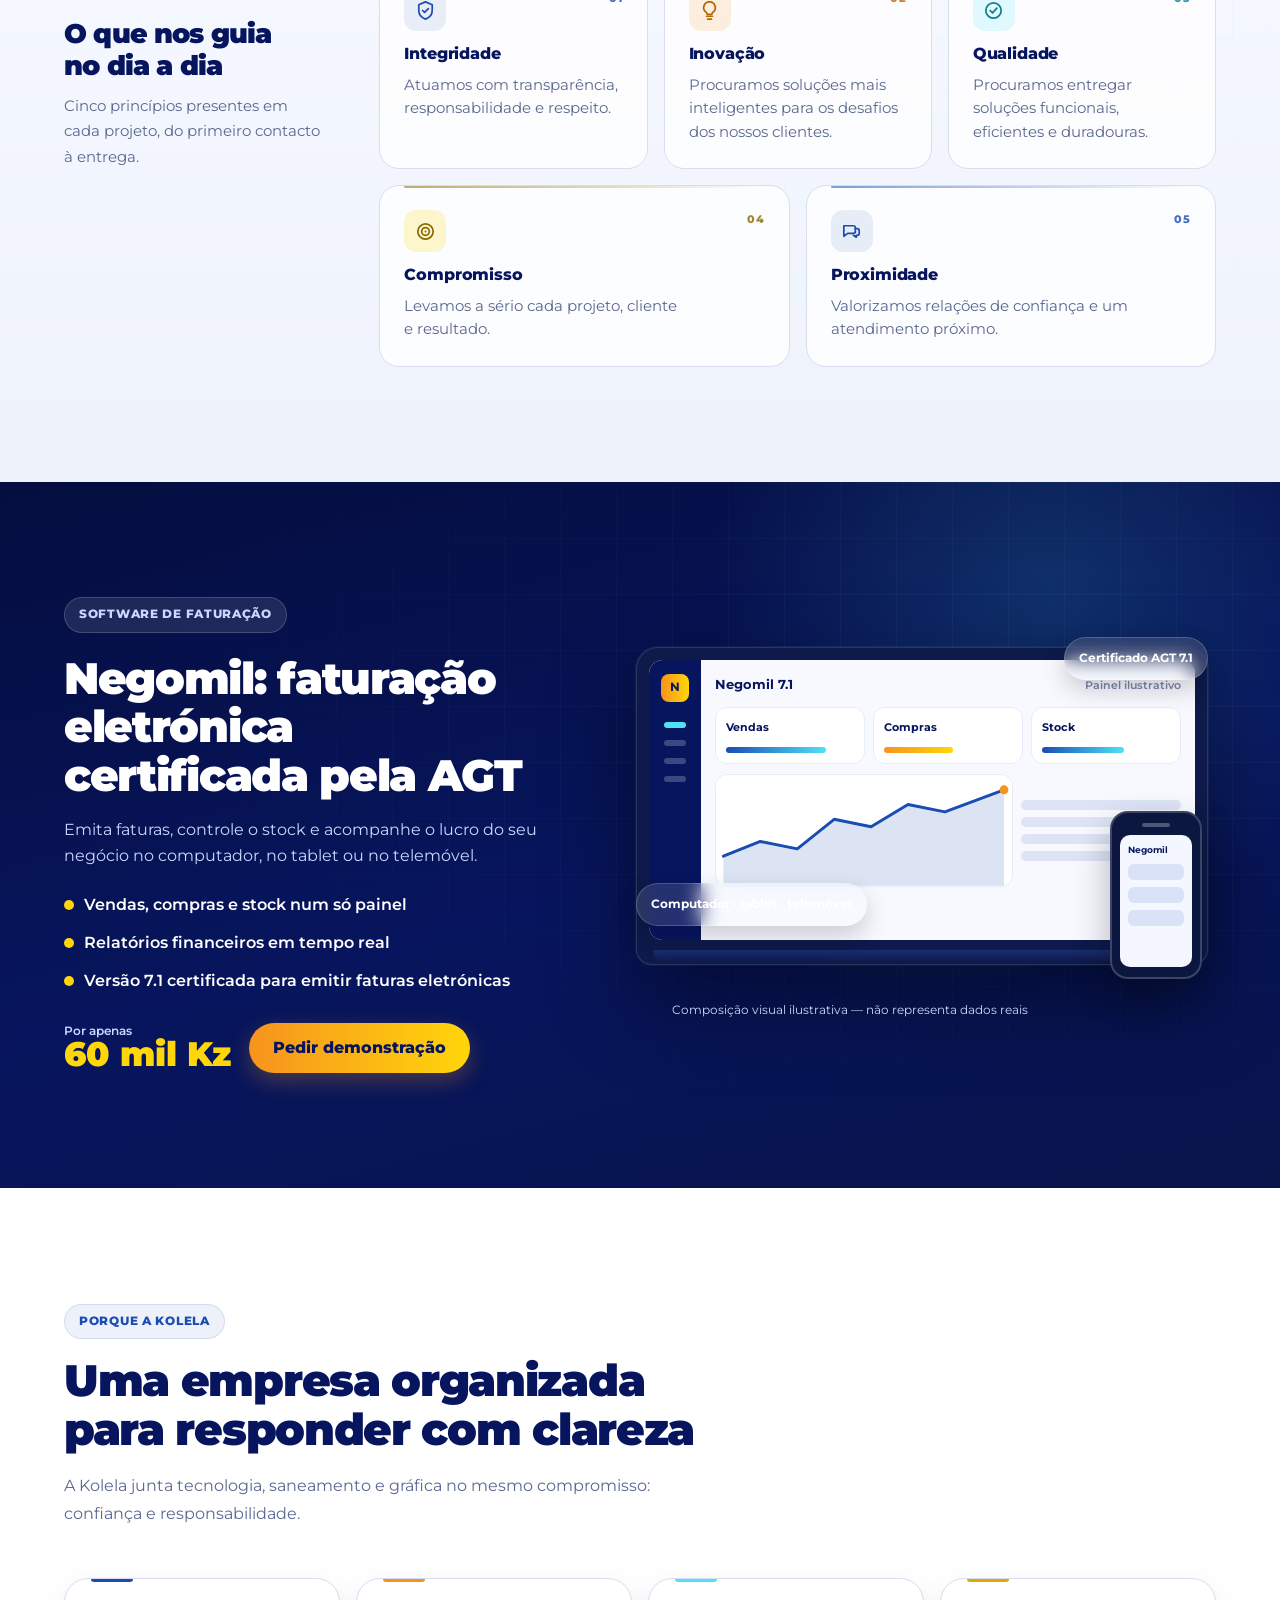
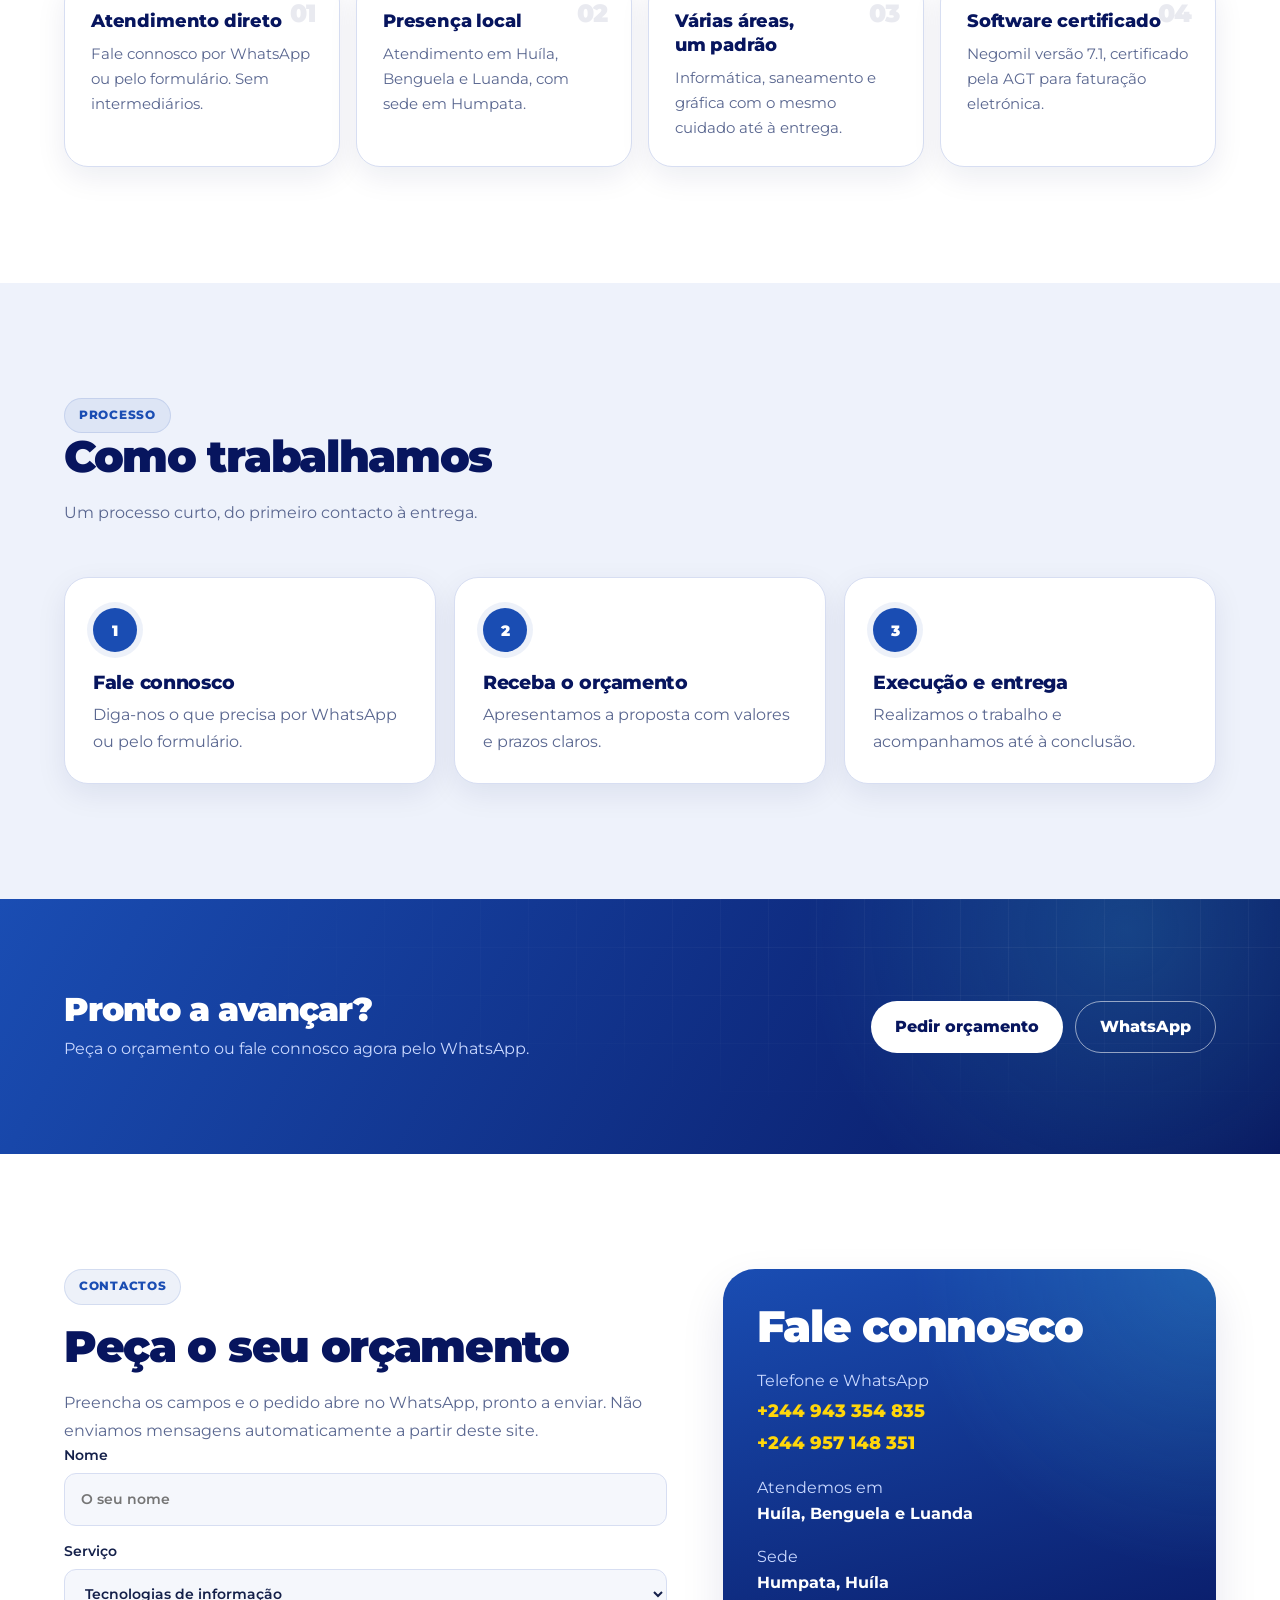
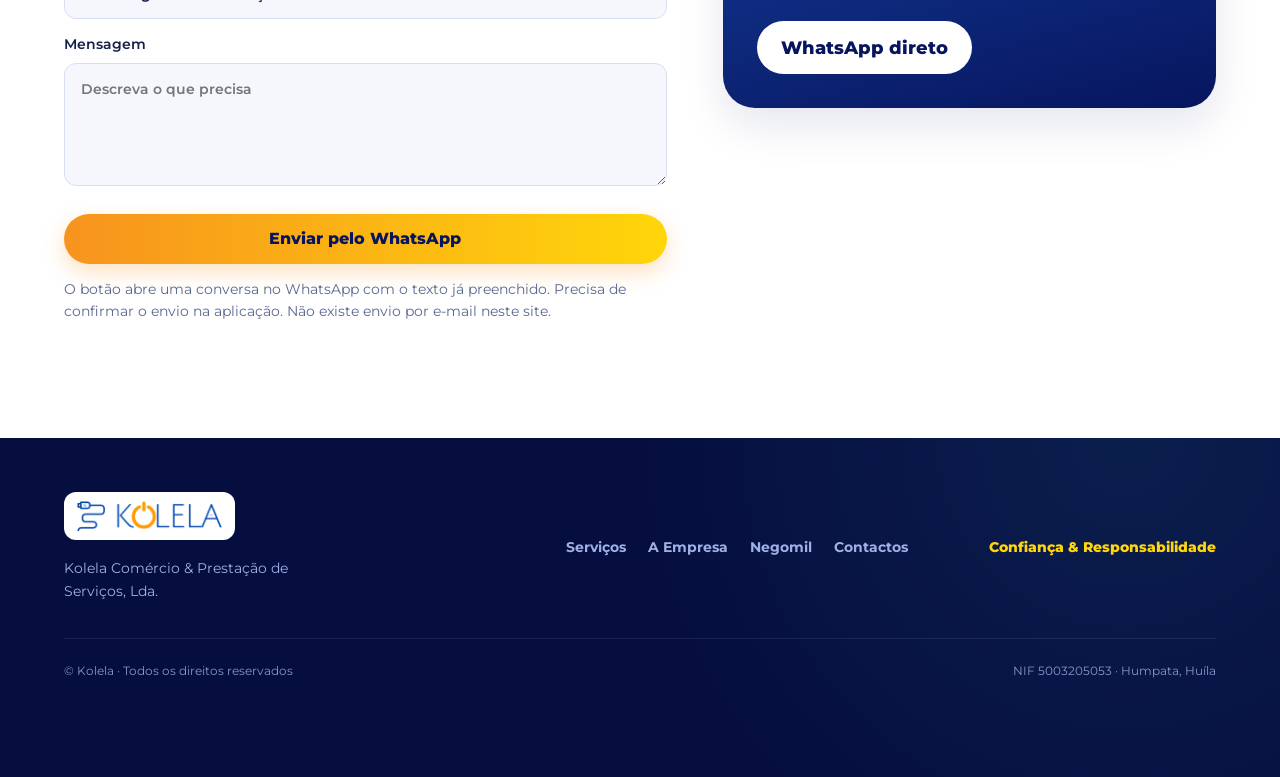
==== commit 8a651aef: "Remove carrossel de imagens da seccao de servicos" ====
--- a/index.html
+++ b/index.html
@@ -235,40 +235,6 @@
             <a class="text-link" href="https://wa.me/244957148351?text=Ol%C3%A1%2C%20quero%20um%20or%C3%A7amento%20de%20gr%C3%A1fica." target="_blank" rel="noopener noreferrer">Pedir orçamento</a>
           </article>
         </div>
-
-        <div class="gallery" role="region" aria-roledescription="carrossel" aria-label="Galeria de informática">
-          <div class="gallery-viewport">
-            <div class="gallery-track">
-              <figure class="gallery-slide is-active" role="group" aria-roledescription="slide" aria-label="Imagem 1 de 3">
-                <span class="gallery-bg" aria-hidden="true"></span>
-                <img src="images/informatica-1.jpg" alt="Serviço de informática da Kolela — imagem 1" width="958" height="1280" loading="lazy" decoding="async">
-              </figure>
-              <figure class="gallery-slide" role="group" aria-roledescription="slide" aria-label="Imagem 2 de 3" aria-hidden="true">
-                <span class="gallery-bg" aria-hidden="true"></span>
-                <img src="images/informatica-2.jpg" alt="Serviço de informática da Kolela — imagem 2" width="958" height="1280" loading="lazy" decoding="async">
-              </figure>
-              <figure class="gallery-slide" role="group" aria-roledescription="slide" aria-label="Imagem 3 de 3" aria-hidden="true">
-                <span class="gallery-bg" aria-hidden="true"></span>
-                <img src="images/informatica-3.jpg" alt="Serviço de informática da Kolela — imagem 3" width="1042" height="1280" loading="lazy" decoding="async">
-              </figure>
-            </div>
-            <button class="gallery-btn prev" type="button" aria-label="Imagem anterior">
-              <svg viewBox="0 0 24 24" fill="none" stroke="currentColor" stroke-width="2.2" stroke-linecap="round" stroke-linejoin="round" aria-hidden="true"><path d="m15 18-6-6 6-6"/></svg>
-            </button>
-            <button class="gallery-btn next" type="button" aria-label="Imagem seguinte">
-              <svg viewBox="0 0 24 24" fill="none" stroke="currentColor" stroke-width="2.2" stroke-linecap="round" stroke-linejoin="round" aria-hidden="true"><path d="m9 6 6 6-6 6"/></svg>
-            </button>
-            <div class="gallery-dots" role="group" aria-label="Escolher imagem">
-              <button type="button" class="is-active" aria-label="Ir para a imagem 1" aria-current="true"></button>
-              <button type="button" aria-label="Ir para a imagem 2"></button>
-              <button type="button" aria-label="Ir para a imagem 3"></button>
-            </div>
-            <button class="gallery-pause" type="button" aria-label="Pausar carrossel" aria-pressed="false">
-              <svg class="ico-pause" viewBox="0 0 24 24" fill="currentColor" aria-hidden="true"><rect x="7" y="5" width="3.4" height="14" rx="1.2"/><rect x="13.6" y="5" width="3.4" height="14" rx="1.2"/></svg>
-              <svg class="ico-play" viewBox="0 0 24 24" fill="currentColor" aria-hidden="true"><path d="M8 5.5v13l10-6.5-10-6.5Z"/></svg>
-            </button>
-          </div>
-        </div>
       </div>
     </section>
 
--- a/css/style.css
+++ b/css/style.css
@@ -680,209 +680,6 @@
   gap: 20px;
 }
 
-.gallery {
-  margin-top: clamp(28px, 4vw, 48px);
-}
-
-.gallery-viewport {
-  position: relative;
-  max-width: 960px;
-  margin-inline: auto;
-  height: clamp(340px, 46vw, 580px);
-  border-radius: var(--radius-xl);
-  overflow: hidden;
-  background: radial-gradient(120% 150% at 50% 0%, #16327f 0%, var(--blue-dark) 55%, var(--blue-night) 100%);
-  box-shadow: 0 24px 54px rgba(7, 21, 94, 0.22);
-  touch-action: pan-y pinch-zoom;
-}
-
-.gallery-track {
-  display: flex;
-  height: 100%;
-  transition: transform 0.65s var(--ease);
-  will-change: transform;
-}
-
-.gallery-slide {
-  position: relative;
-  flex: 0 0 100%;
-  height: 100%;
-  margin: 0;
-  display: flex;
-  align-items: center;
-  justify-content: center;
-  overflow: hidden;
-  isolation: isolate;
-}
-
-.gallery-bg {
-  position: absolute;
-  inset: -10%;
-  z-index: 0;
-  background-position: center;
-  background-size: cover;
-  filter: blur(26px) saturate(1.1);
-  opacity: 0.55;
-  transform: scale(1.06);
-}
-
-.gallery-slide:nth-child(1) .gallery-bg {
-  background-image: url("../images/informatica-1.jpg");
-}
-
-.gallery-slide:nth-child(2) .gallery-bg {
-  background-image: url("../images/informatica-2.jpg");
-}
-
-.gallery-slide:nth-child(3) .gallery-bg {
-  background-image: url("../images/informatica-3.jpg");
-}
-
-.gallery-slide::after {
-  content: "";
-  position: absolute;
-  inset: 0;
-  z-index: 1;
-  background: linear-gradient(180deg, rgba(5, 14, 63, 0.1) 0%, rgba(5, 14, 63, 0.5) 100%);
-  pointer-events: none;
-}
-
-.gallery-slide img {
-  position: relative;
-  z-index: 2;
-  width: auto;
-  max-width: calc(100% - 32px);
-  height: calc(100% - 48px);
-  max-height: calc(100% - 48px);
-  object-fit: contain;
-  border-radius: 18px;
-  box-shadow: 0 20px 46px rgba(0, 0, 0, 0.4);
-}
-
-.gallery :focus-visible {
-  outline-color: var(--yellow);
-}
-
-.gallery-btn,
-.gallery-pause {
-  display: grid;
-  place-items: center;
-  padding: 0;
-  border-radius: 50%;
-  border: 1px solid rgba(255, 255, 255, 0.35);
-  background: rgba(5, 14, 63, 0.45);
-  color: var(--white);
-  cursor: pointer;
-  backdrop-filter: blur(8px);
-  -webkit-backdrop-filter: blur(8px);
-  transition: background 0.2s ease, border-color 0.2s ease, transform 0.2s var(--ease);
-}
-
-.gallery-btn:hover,
-.gallery-pause:hover {
-  background: var(--blue-primary);
-  border-color: var(--blue-primary);
-}
-
-.gallery-btn {
-  position: absolute;
-  top: 50%;
-  z-index: 3;
-  width: 46px;
-  height: 46px;
-  transform: translateY(-50%);
-}
-
-.gallery-btn:hover {
-  transform: translateY(-50%) scale(1.06);
-}
-
-.gallery-btn.prev {
-  left: 14px;
-}
-
-.gallery-btn.next {
-  right: 14px;
-}
-
-.gallery-btn svg {
-  width: 22px;
-  height: 22px;
-}
-
-.gallery-dots {
-  position: absolute;
-  left: 50%;
-  bottom: 14px;
-  z-index: 3;
-  display: flex;
-  gap: 2px;
-  padding: 3px 8px;
-  border-radius: var(--radius-pill);
-  background: rgba(5, 14, 63, 0.45);
-  transform: translateX(-50%);
-  backdrop-filter: blur(8px);
-  -webkit-backdrop-filter: blur(8px);
-}
-
-.gallery-dots button {
-  position: relative;
-  width: 24px;
-  height: 24px;
-  padding: 0;
-  border: 0;
-  background: none;
-  cursor: pointer;
-}
-
-.gallery-dots button::before {
-  content: "";
-  position: absolute;
-  left: 50%;
-  top: 50%;
-  width: 8px;
-  height: 8px;
-  border-radius: var(--radius-pill);
-  background: rgba(255, 255, 255, 0.55);
-  transform: translate(-50%, -50%);
-  transition: width 0.25s var(--ease), background 0.25s ease;
-}
-
-.gallery-dots button:hover::before {
-  background: rgba(255, 255, 255, 0.9);
-}
-
-.gallery-dots button.is-active::before {
-  width: 24px;
-  background: var(--yellow);
-}
-
-.gallery-pause {
-  position: absolute;
-  right: 14px;
-  bottom: 12px;
-  z-index: 3;
-  width: 40px;
-  height: 40px;
-}
-
-.gallery-pause svg {
-  width: 18px;
-  height: 18px;
-}
-
-.gallery-pause .ico-play {
-  display: none;
-}
-
-.gallery-pause.is-paused .ico-pause {
-  display: none;
-}
-
-.gallery-pause.is-paused .ico-play {
-  display: block;
-}
-
 .card {
   background: var(--white);
   border: 1px solid var(--line);
@@ -2540,11 +2337,6 @@
     grid-row: auto;
   }
 
-  .gallery-viewport {
-    height: clamp(360px, 62vw, 540px);
-    border-radius: var(--radius-lg);
-  }
-
   .trust-grid {
     margin-top: -36px;
   }
@@ -2585,41 +2377,6 @@
 @media (max-width: 640px) {
   .benefits-grid {
     grid-template-columns: 1fr;
-  }
-
-  .gallery-viewport {
-    height: clamp(340px, 100vw, 480px);
-    border-radius: var(--radius-md);
-  }
-
-  .gallery-slide img {
-    height: calc(100% - 40px);
-    max-height: calc(100% - 40px);
-    border-radius: 14px;
-  }
-
-  .gallery-btn {
-    width: 40px;
-    height: 40px;
-  }
-
-  .gallery-btn.prev {
-    left: 8px;
-  }
-
-  .gallery-btn.next {
-    right: 8px;
-  }
-
-  .gallery-dots {
-    bottom: 10px;
-  }
-
-  .gallery-pause {
-    right: 10px;
-    bottom: 8px;
-    width: 36px;
-    height: 36px;
   }
 
   .values-grid {
@@ -2718,10 +2475,6 @@
   .linha {
     stroke-dashoffset: 0;
   }
-
-  .gallery-pause {
-    display: none;
-  }
 }
 
 @media (forced-colors: active) {
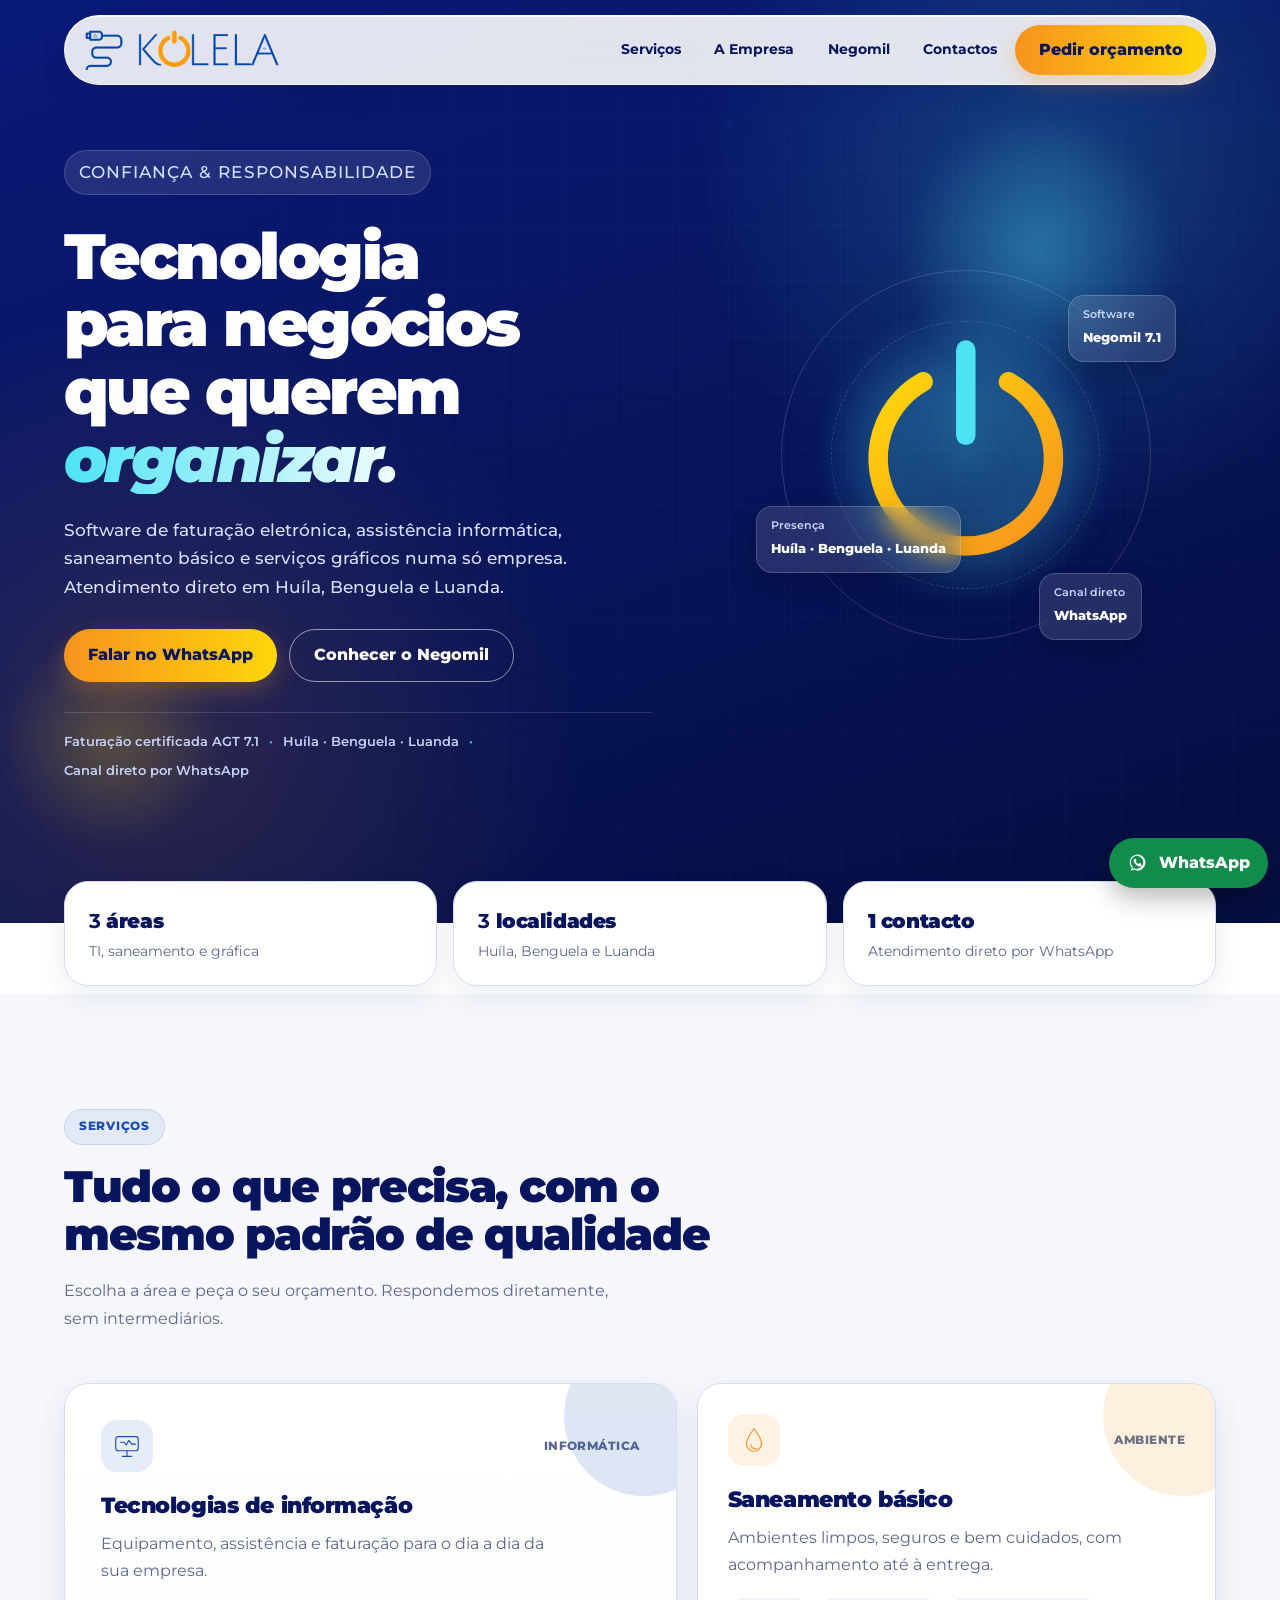
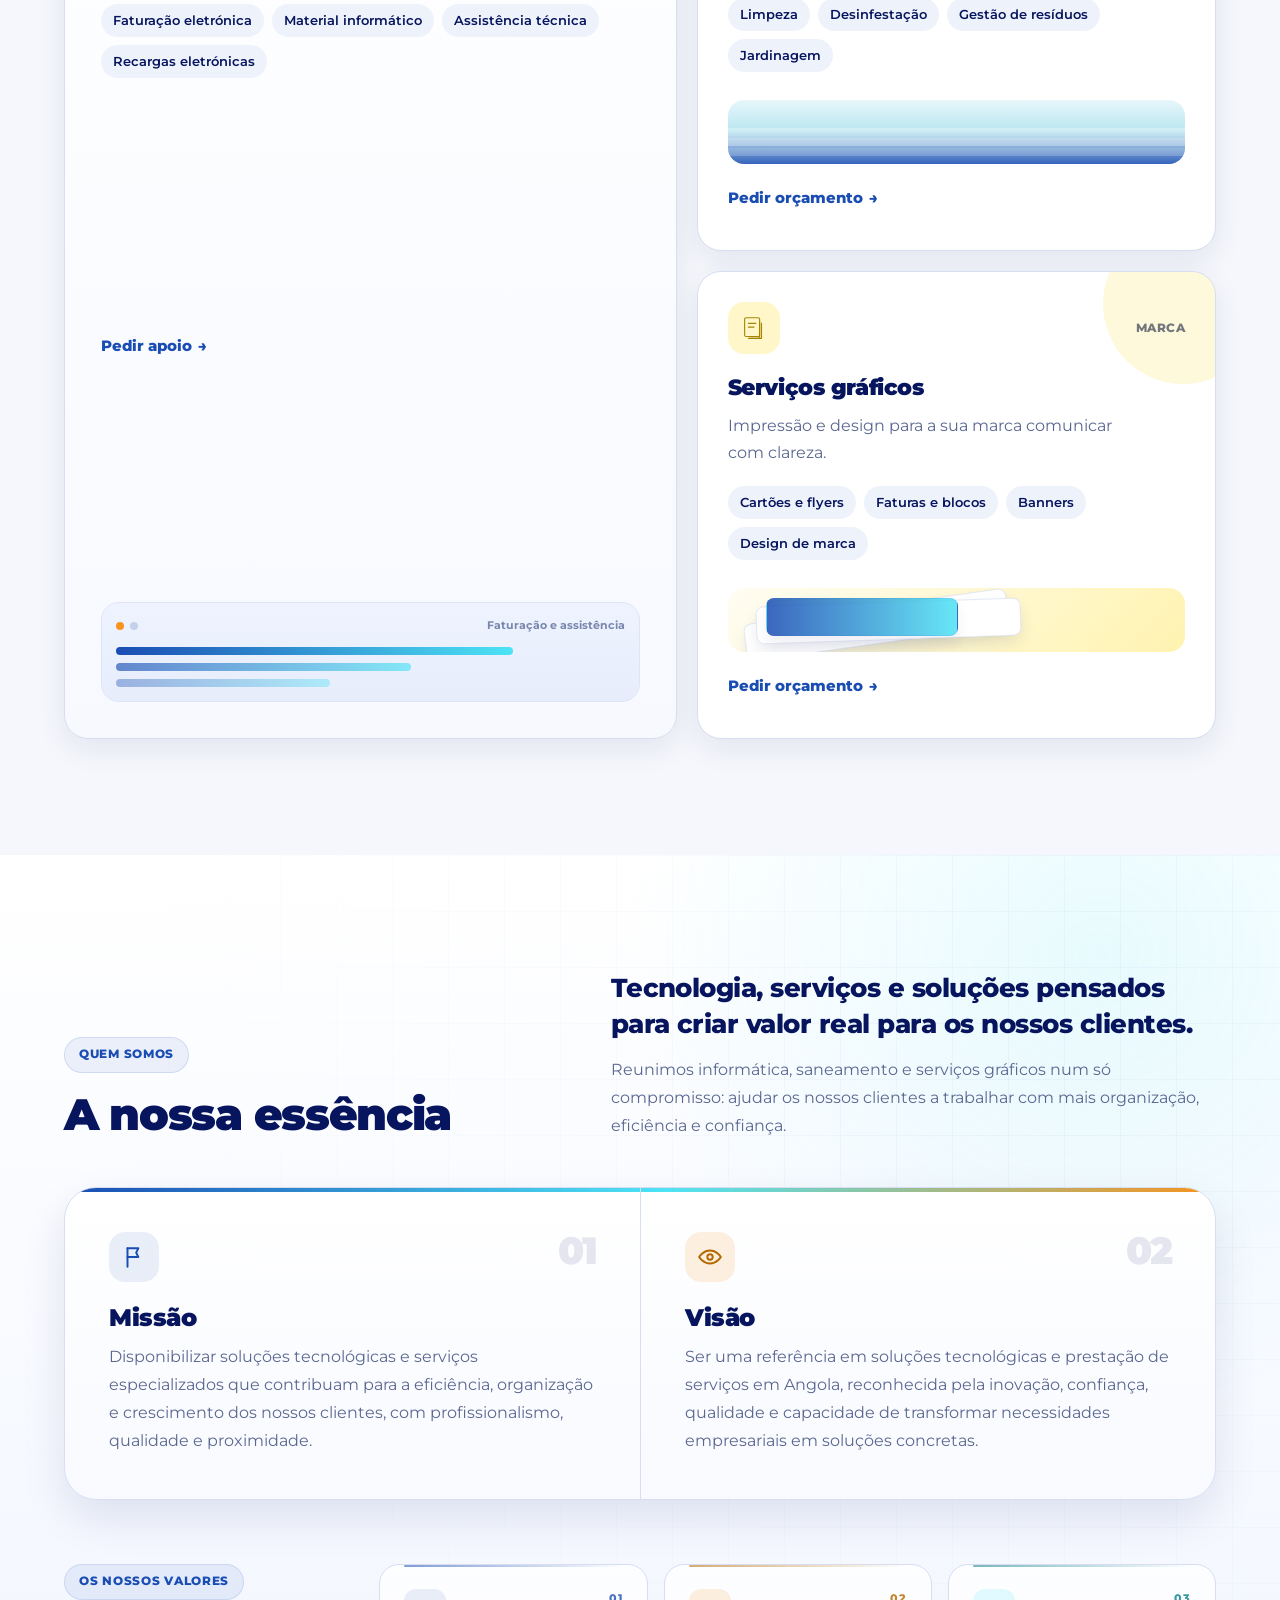
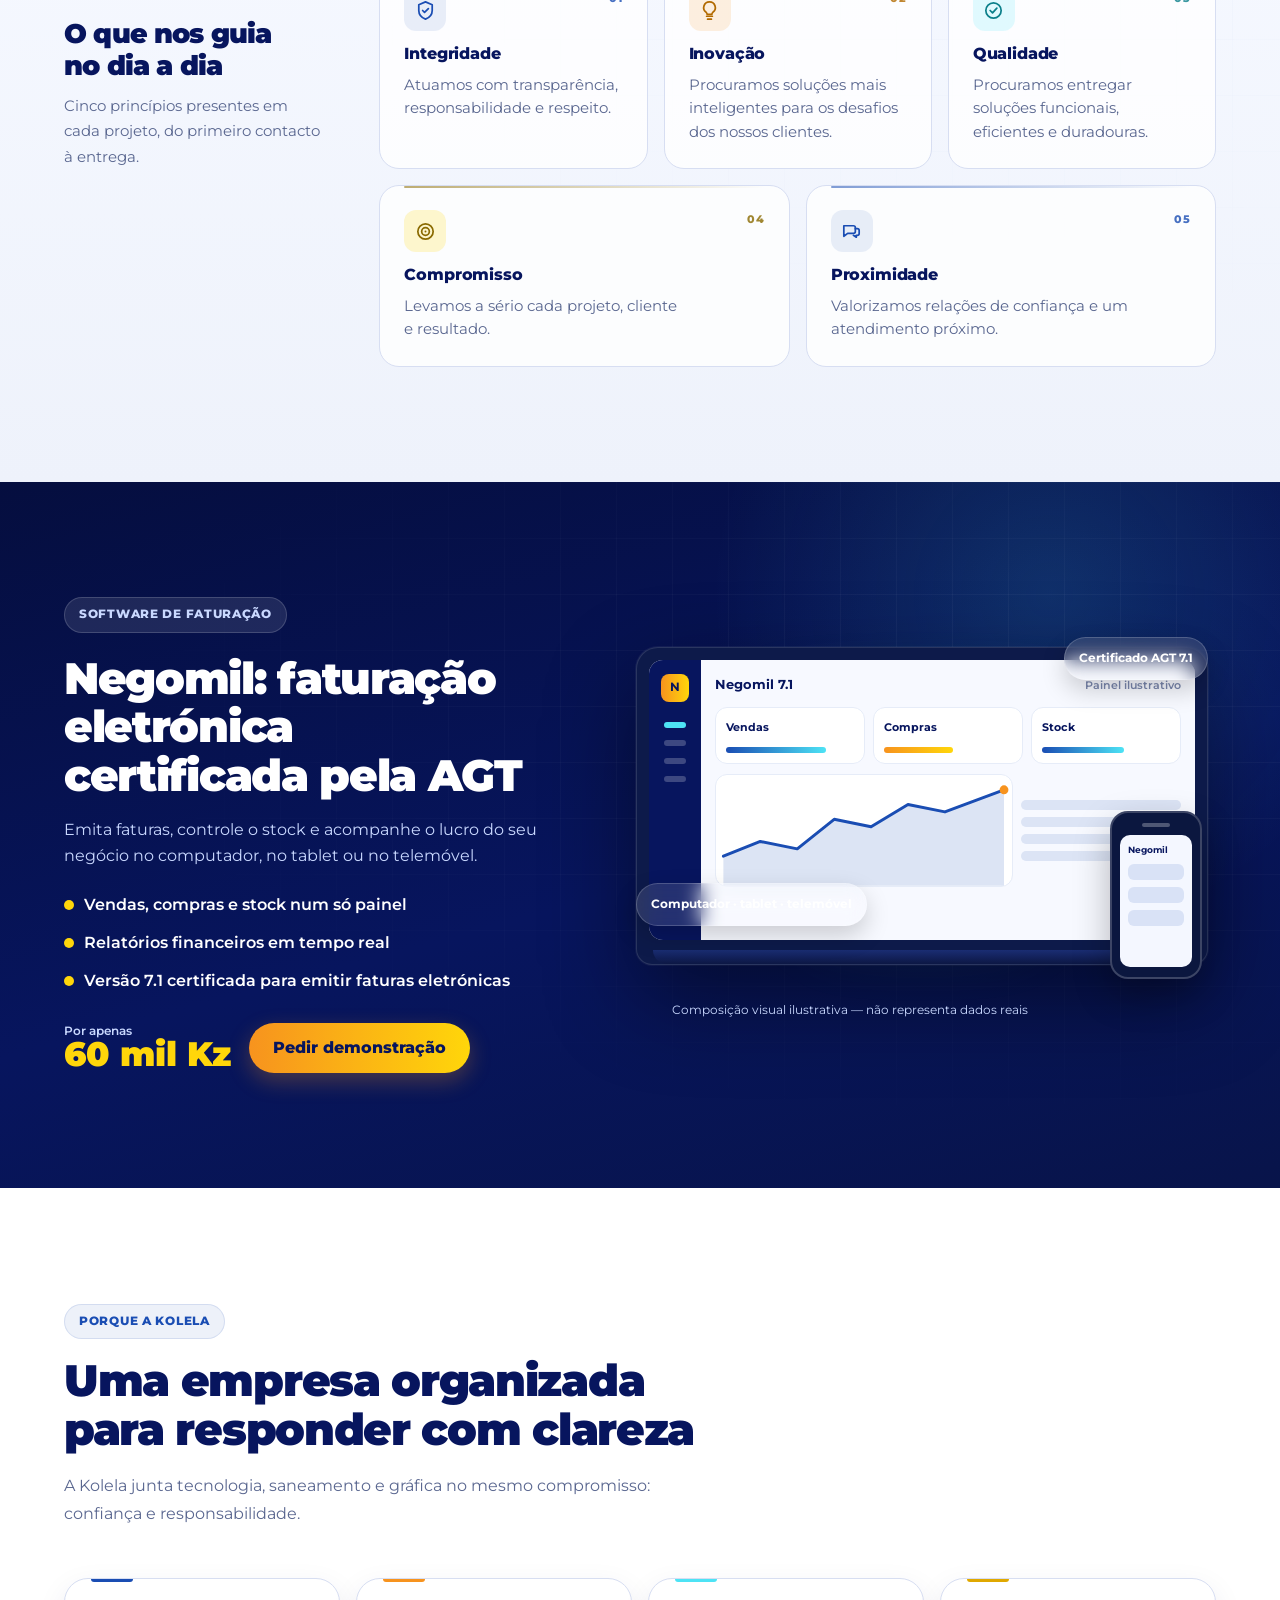
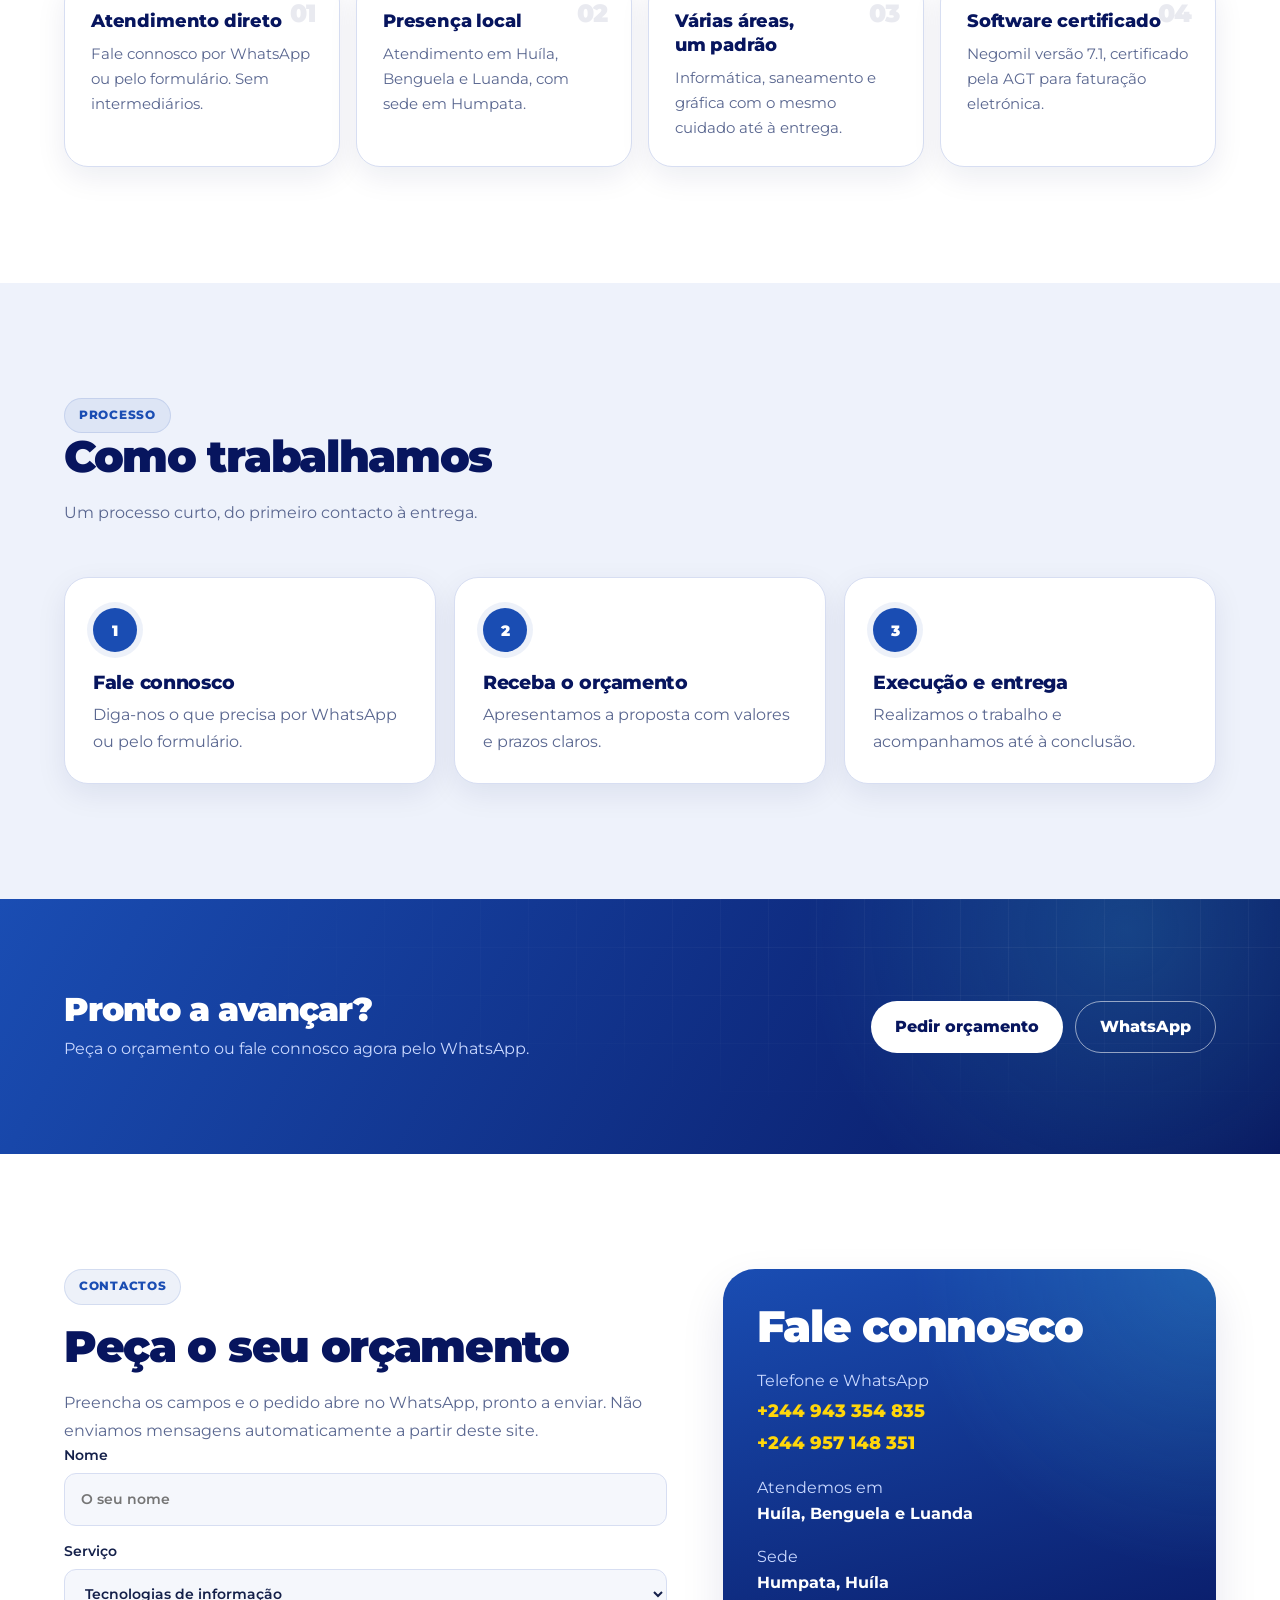
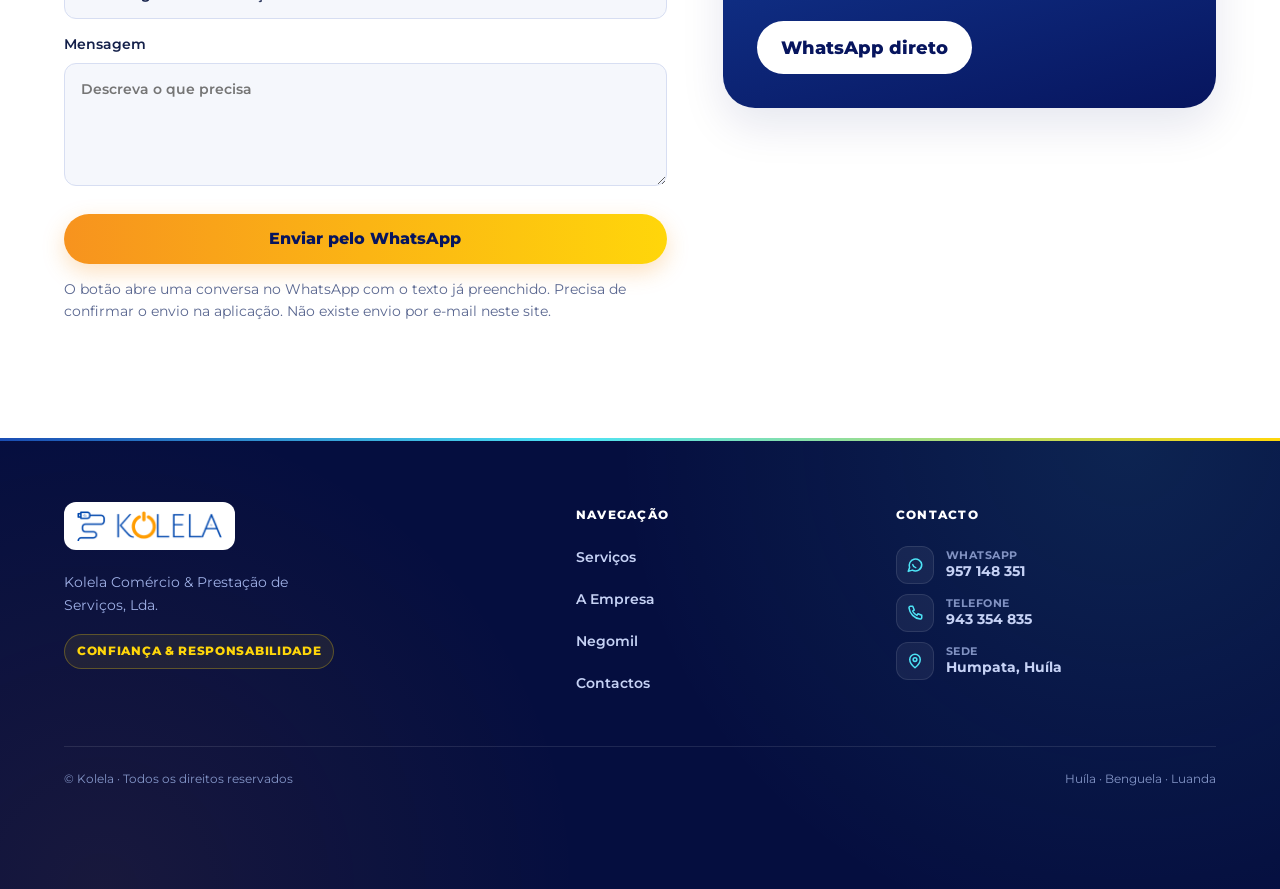
==== commit d8328969: "Melhora rodape e remove NIF Rodape com navegacao, contactos diretos e localizacao; NIF removido do t" ====
--- a/index.html
+++ b/index.html
@@ -41,7 +41,6 @@
     "description": "Software de faturação eletrónica, assistência técnica, saneamento básico e serviços gráficos.",
     "url": "https://kolela.netlify.app/",
     "telephone": ["+244943354835", "+244957148351"],
-    "taxID": "5003205053",
     "slogan": "Confiança e responsabilidade",
     "image": "https://kolela.netlify.app/images/og-image.png",
     "logo": "https://kolela.netlify.app/images/logo.png?v=4",
@@ -505,22 +504,41 @@
   </main>
 
   <footer>
-    <div class="wrap footer-grid">
+    <div class="wrap footer-main">
       <div class="footer-brand">
         <span class="fl"><img src="images/logo.png?v=4" width="600" height="124" alt="Kolela" loading="lazy" decoding="async"></span>
-        <p>Kolela Comércio &amp; Prestação de Serviços, Lda.</p>
-      </div>
+        <p class="footer-company">Kolela Comércio &amp; Prestação de Serviços, Lda.</p>
+        <p class="footer-slogan">Confiança &amp; Responsabilidade</p>
+      </div>
+
       <nav class="footer-nav" aria-label="Rodapé">
+        <h2 class="footer-title">Navegação</h2>
         <a href="#areas">Serviços</a>
         <a href="#empresa">A Empresa</a>
         <a href="#software">Negomil</a>
         <a href="#contacto">Contactos</a>
       </nav>
-      <p class="footer-slogan">Confiança &amp; Responsabilidade</p>
-      <div class="footer-legal">
-        <p>© Kolela · Todos os direitos reservados</p>
-        <p>NIF 5003205053 · Humpata, Huíla</p>
-      </div>
+
+      <div class="footer-contact">
+        <h2 class="footer-title">Contacto</h2>
+        <a class="footer-contact-item" href="https://wa.me/244957148351?text=Ol%C3%A1%2C%20vim%20pelo%20site%20da%20Kolela." target="_blank" rel="noopener noreferrer">
+          <svg viewBox="0 0 24 24" fill="none" stroke="currentColor" stroke-width="2" stroke-linecap="round" stroke-linejoin="round" aria-hidden="true"><path d="M21 11.5a8.4 8.4 0 0 1-12.5 7.3L3 20.5l1.8-5A8.4 8.4 0 1 1 21 11.5Z"/><path d="M9 11.5c.4 2 2 3.6 4 4"/></svg>
+          <span><small>WhatsApp</small>957 148 351</span>
+        </a>
+        <a class="footer-contact-item" href="tel:+244943354835">
+          <svg viewBox="0 0 24 24" fill="none" stroke="currentColor" stroke-width="2" stroke-linecap="round" stroke-linejoin="round" aria-hidden="true"><path d="M6 3h3l2 5-2.2 1.4a12 12 0 0 0 5.8 5.8L16 13l5 2v3a2 2 0 0 1-2.2 2A17 17 0 0 1 4 5.2 2 2 0 0 1 6 3Z"/></svg>
+          <span><small>Telefone</small>943 354 835</span>
+        </a>
+        <p class="footer-contact-item">
+          <svg viewBox="0 0 24 24" fill="none" stroke="currentColor" stroke-width="2" stroke-linecap="round" stroke-linejoin="round" aria-hidden="true"><path d="M12 21s7-5.5 7-11a7 7 0 1 0-14 0c0 5.5 7 11 7 11Z"/><circle cx="12" cy="10" r="2.5"/></svg>
+          <span><small>Sede</small>Humpata, Huíla</span>
+        </p>
+      </div>
+    </div>
+
+    <div class="wrap footer-bottom">
+      <p>© Kolela · Todos os direitos reservados</p>
+      <p>Huíla · Benguela · Luanda</p>
     </div>
   </footer>
 
--- a/css/style.css
+++ b/css/style.css
@@ -1867,41 +1867,58 @@
 }
 
 footer {
+  position: relative;
   background:
-    radial-gradient(circle at 88% 0%, rgba(77, 227, 245, 0.08), transparent 42%),
+    radial-gradient(circle at 88% 0%, rgba(77, 227, 245, 0.1), transparent 42%),
+    radial-gradient(circle at 8% 100%, rgba(247, 147, 30, 0.08), transparent 38%),
     var(--blue-night);
   color: #9fb0e6;
   font-size: 0.88rem;
-  padding: 54px 0 96px;
-}
-
-.footer-grid {
-  display: grid;
-  grid-template-columns: minmax(0, 1.2fr) minmax(0, 1fr) auto;
-  gap: 28px;
-  align-items: center;
-}
-
-.footer-brand p {
-  margin: 10px 0 0;
-  max-width: 30ch;
-}
-
-.footer-legal {
-  grid-column: 1 / -1;
-  display: flex;
-  flex-wrap: wrap;
-  justify-content: space-between;
-  gap: 6px 24px;
-  margin-top: 6px;
-  padding-top: 22px;
-  border-top: 1px solid rgba(255, 255, 255, 0.08);
-  font-size: 0.78rem;
-  color: #8496c8;
-}
-
-.footer-legal p {
-  margin: 0;
+  padding: 64px 0 100px;
+}
+
+footer::before {
+  content: "";
+  position: absolute;
+  inset: 0 0 auto;
+  height: 3px;
+  background: linear-gradient(90deg, var(--blue-primary), var(--cyan) 45%, var(--yellow));
+}
+
+.footer-main {
+  display: grid;
+  grid-template-columns: minmax(0, 1.4fr) minmax(0, 0.8fr) minmax(0, 1fr);
+  gap: clamp(28px, 5vw, 64px);
+  align-items: start;
+}
+
+.footer-company {
+  margin: 14px 0 0;
+  max-width: 28ch;
+  line-height: 1.6;
+}
+
+.footer-slogan {
+  display: inline-block;
+  margin: 18px 0 0;
+  padding: 7px 12px;
+  border-radius: var(--radius-pill);
+  border: 1px solid rgba(255, 214, 10, 0.28);
+  background: rgba(255, 214, 10, 0.08);
+  color: var(--yellow);
+  font-size: 0.72rem;
+  font-weight: 800;
+  letter-spacing: 0.06em;
+  text-transform: uppercase;
+}
+
+.footer-title {
+  margin: 6px 0 14px;
+  color: var(--white);
+  font-size: 0.76rem;
+  font-weight: 800;
+  letter-spacing: 0.1em;
+  text-transform: uppercase;
 }
 
 .fl {
@@ -1924,26 +1941,100 @@
 
 .footer-nav {
   display: flex;
-  flex-wrap: wrap;
-  gap: 16px 22px;
+  flex-direction: column;
+  align-items: flex-start;
+  gap: 2px;
 }
 
 .footer-nav a {
+  position: relative;
+  min-height: 40px;
+  display: inline-flex;
+  align-items: center;
+  padding: 0;
+  text-decoration: none;
+  color: #c6d2f5;
+  font-weight: 600;
+  transition: color 0.2s ease, padding-left 0.2s var(--ease);
+}
+
+.footer-nav a::before {
+  content: "";
+  position: absolute;
+  left: 0;
+  top: 50%;
+  width: 0;
+  height: 2px;
+  border-radius: 2px;
+  background: var(--yellow);
+  transform: translateY(-50%);
+  transition: width 0.2s var(--ease);
+}
+
+.footer-nav a:hover {
+  color: var(--yellow);
+  padding-left: 14px;
+}
+
+.footer-nav a:hover::before {
+  width: 9px;
+}
+
+.footer-contact {
+  display: grid;
+  gap: 10px;
+}
+
+.footer-contact-item {
+  display: flex;
+  align-items: center;
+  gap: 12px;
+  margin: 0;
+  color: #c6d2f5;
   text-decoration: none;
   font-weight: 700;
-  min-height: 44px;
-  display: inline-flex;
-  align-items: center;
-}
-
-.footer-nav a:hover {
+  line-height: 1.35;
+  transition: color 0.2s ease;
+}
+
+a.footer-contact-item:hover {
   color: var(--yellow);
 }
 
-.footer-slogan {
+.footer-contact-item svg {
+  flex: 0 0 auto;
+  width: 38px;
+  height: 38px;
+  padding: 9px;
+  border-radius: 12px;
+  border: 1px solid rgba(255, 255, 255, 0.1);
+  background: rgba(255, 255, 255, 0.06);
+  color: var(--cyan);
+}
+
+.footer-contact-item small {
+  display: block;
+  color: #8192c2;
+  font-size: 0.68rem;
+  font-weight: 700;
+  letter-spacing: 0.04em;
+  text-transform: uppercase;
+}
+
+.footer-bottom {
+  display: flex;
+  flex-wrap: wrap;
+  justify-content: space-between;
+  gap: 8px 24px;
+  margin-top: 42px;
+  padding-top: 22px;
+  border-top: 1px solid rgba(255, 255, 255, 0.1);
+  font-size: 0.78rem;
+  color: #8496c8;
+}
+
+.footer-bottom p {
   margin: 0;
-  font-weight: 800;
-  color: var(--yellow);
 }
 
 .wa {
@@ -2302,7 +2393,7 @@
   .hero-grid,
   .product-grid,
   .contacto-grid,
-  .footer-grid {
+  .footer-main {
     grid-template-columns: 1fr;
   }
 
@@ -2369,9 +2460,6 @@
     min-width: 160px;
   }
 
-  .footer-slogan {
-    justify-self: start;
-  }
 }
 
 @media (max-width: 640px) {
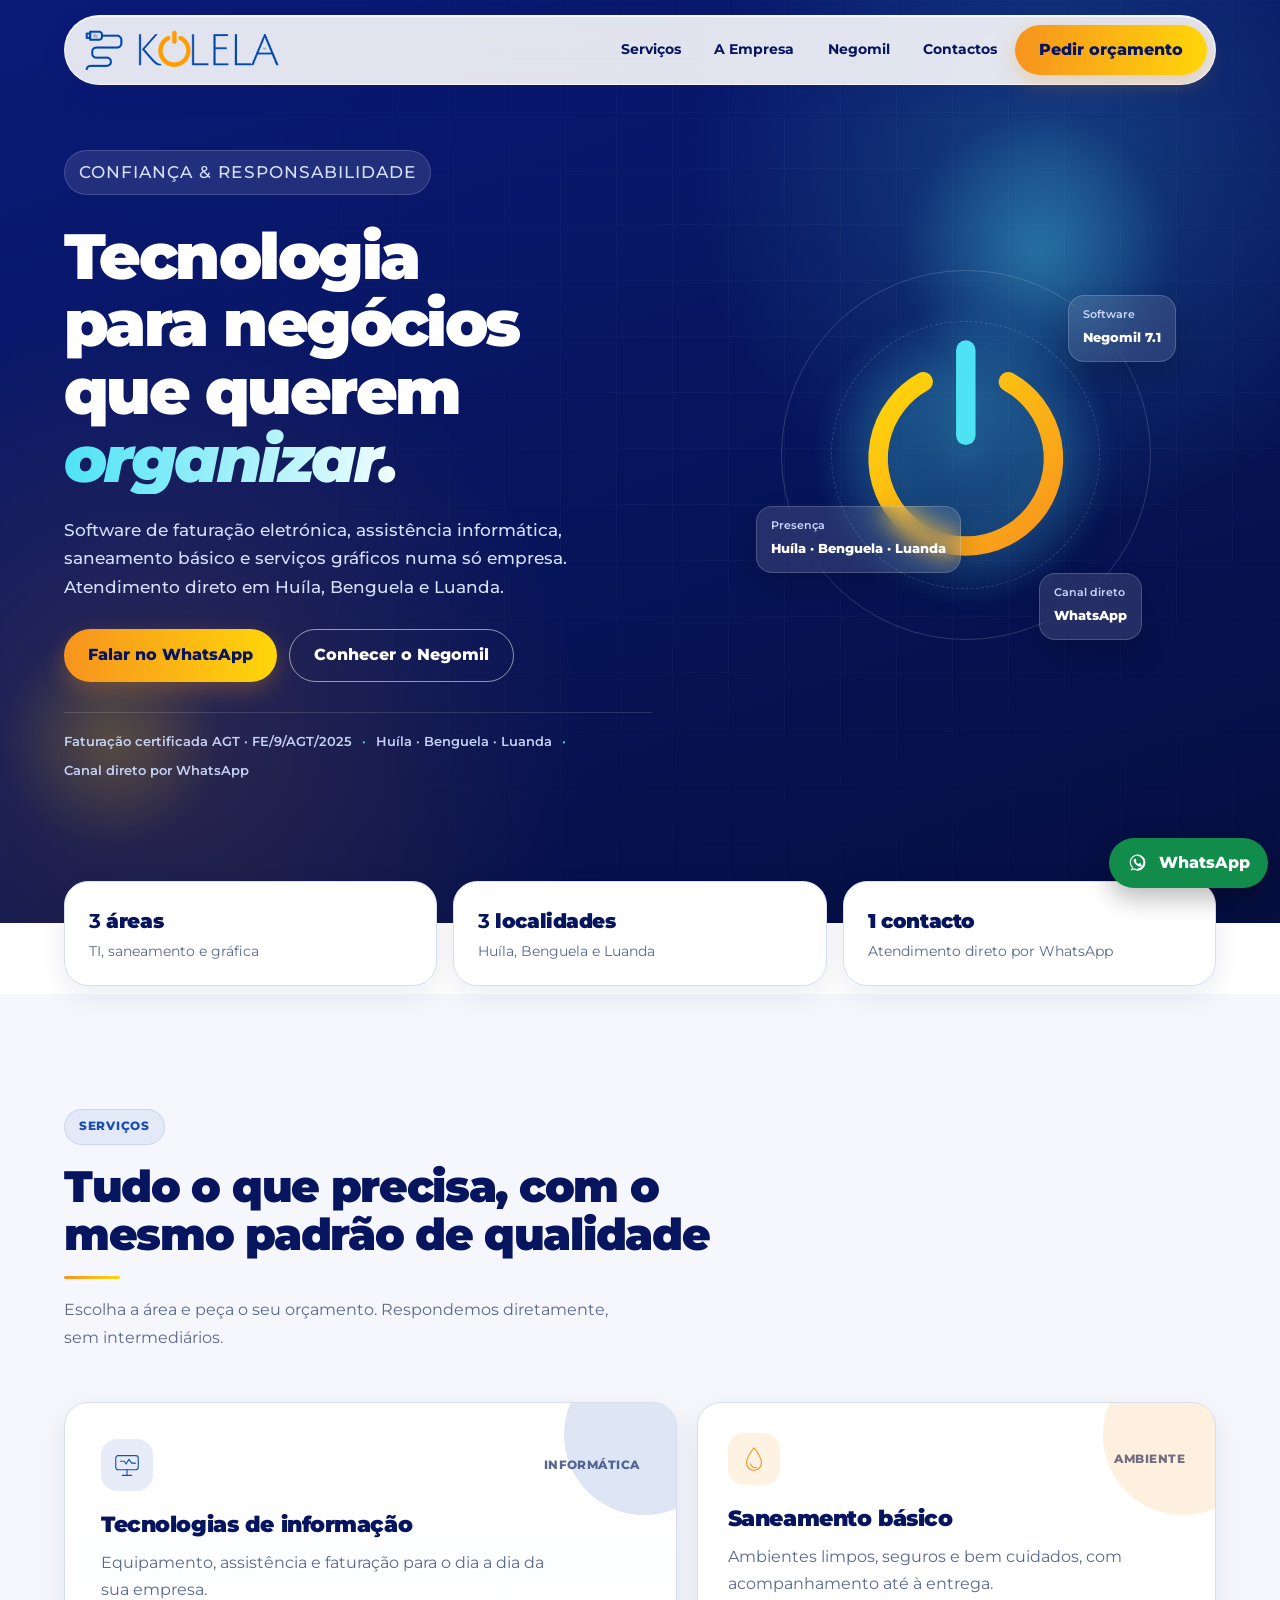
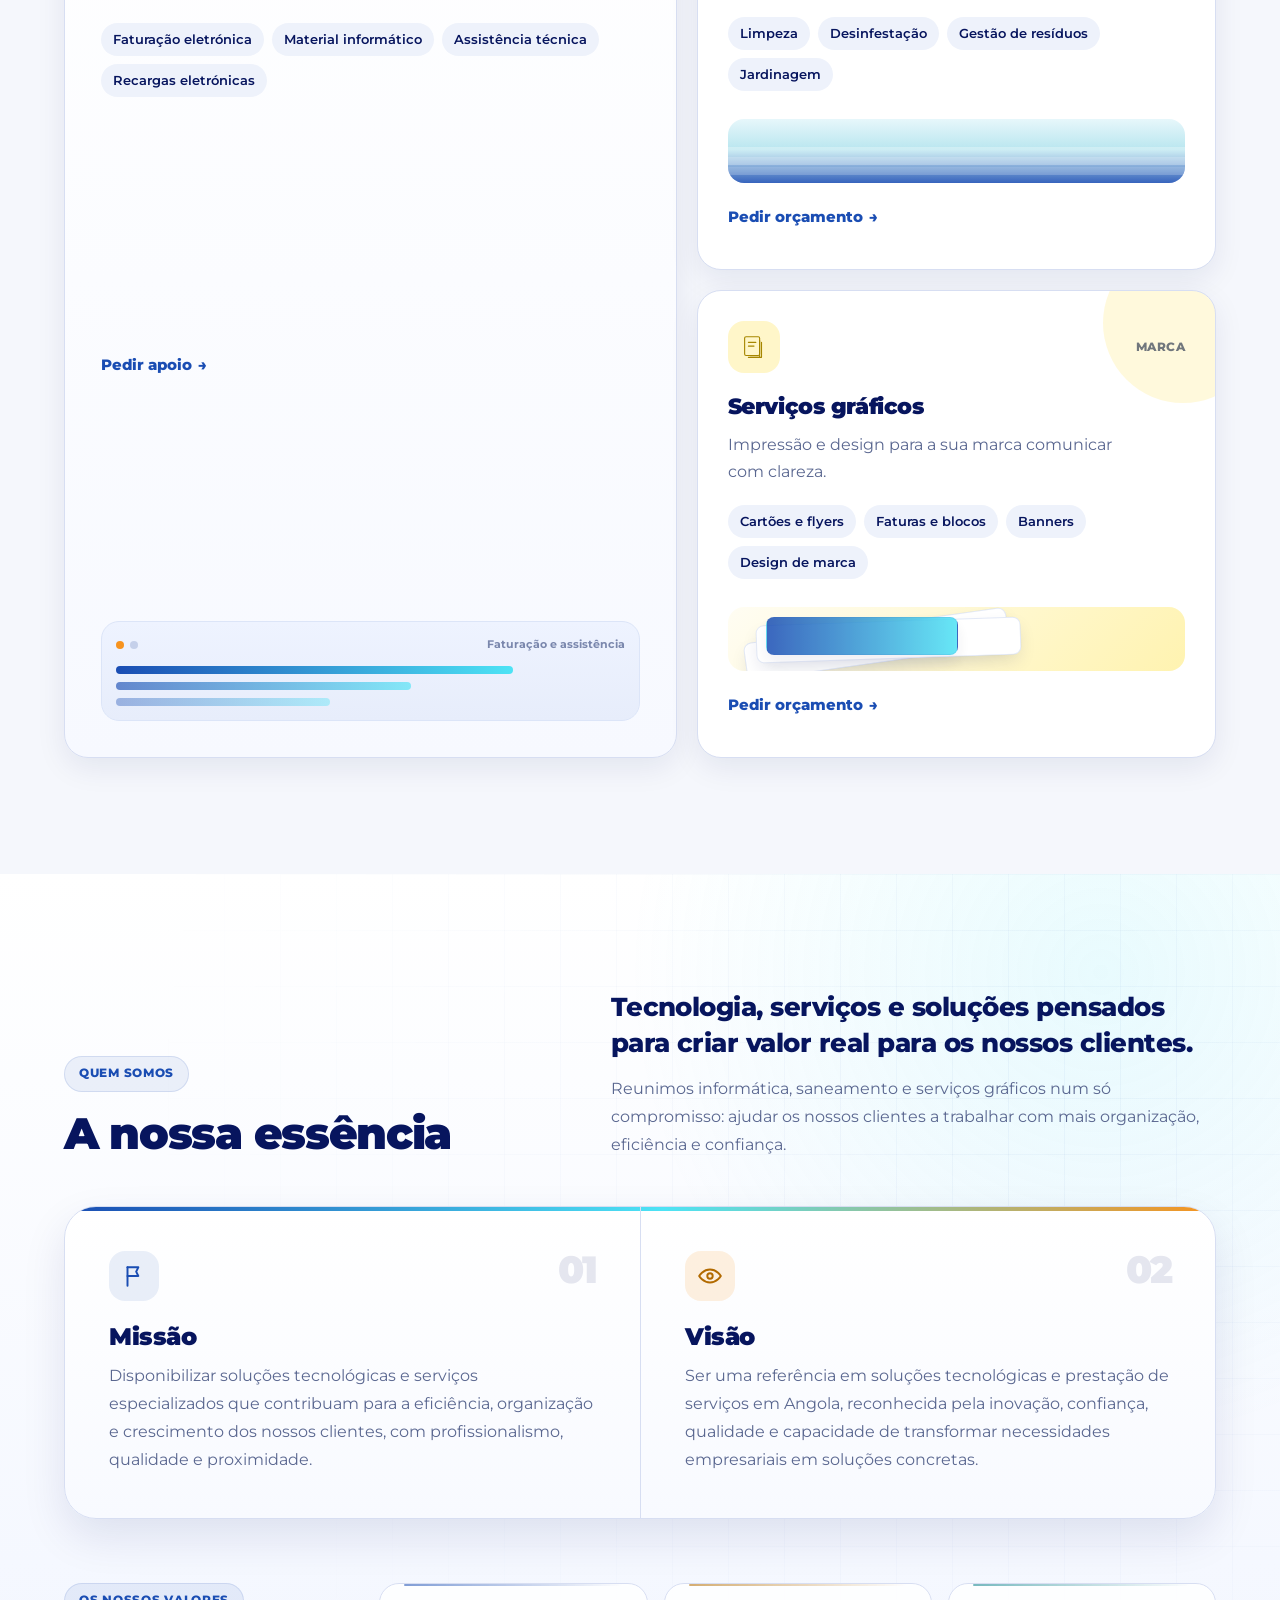
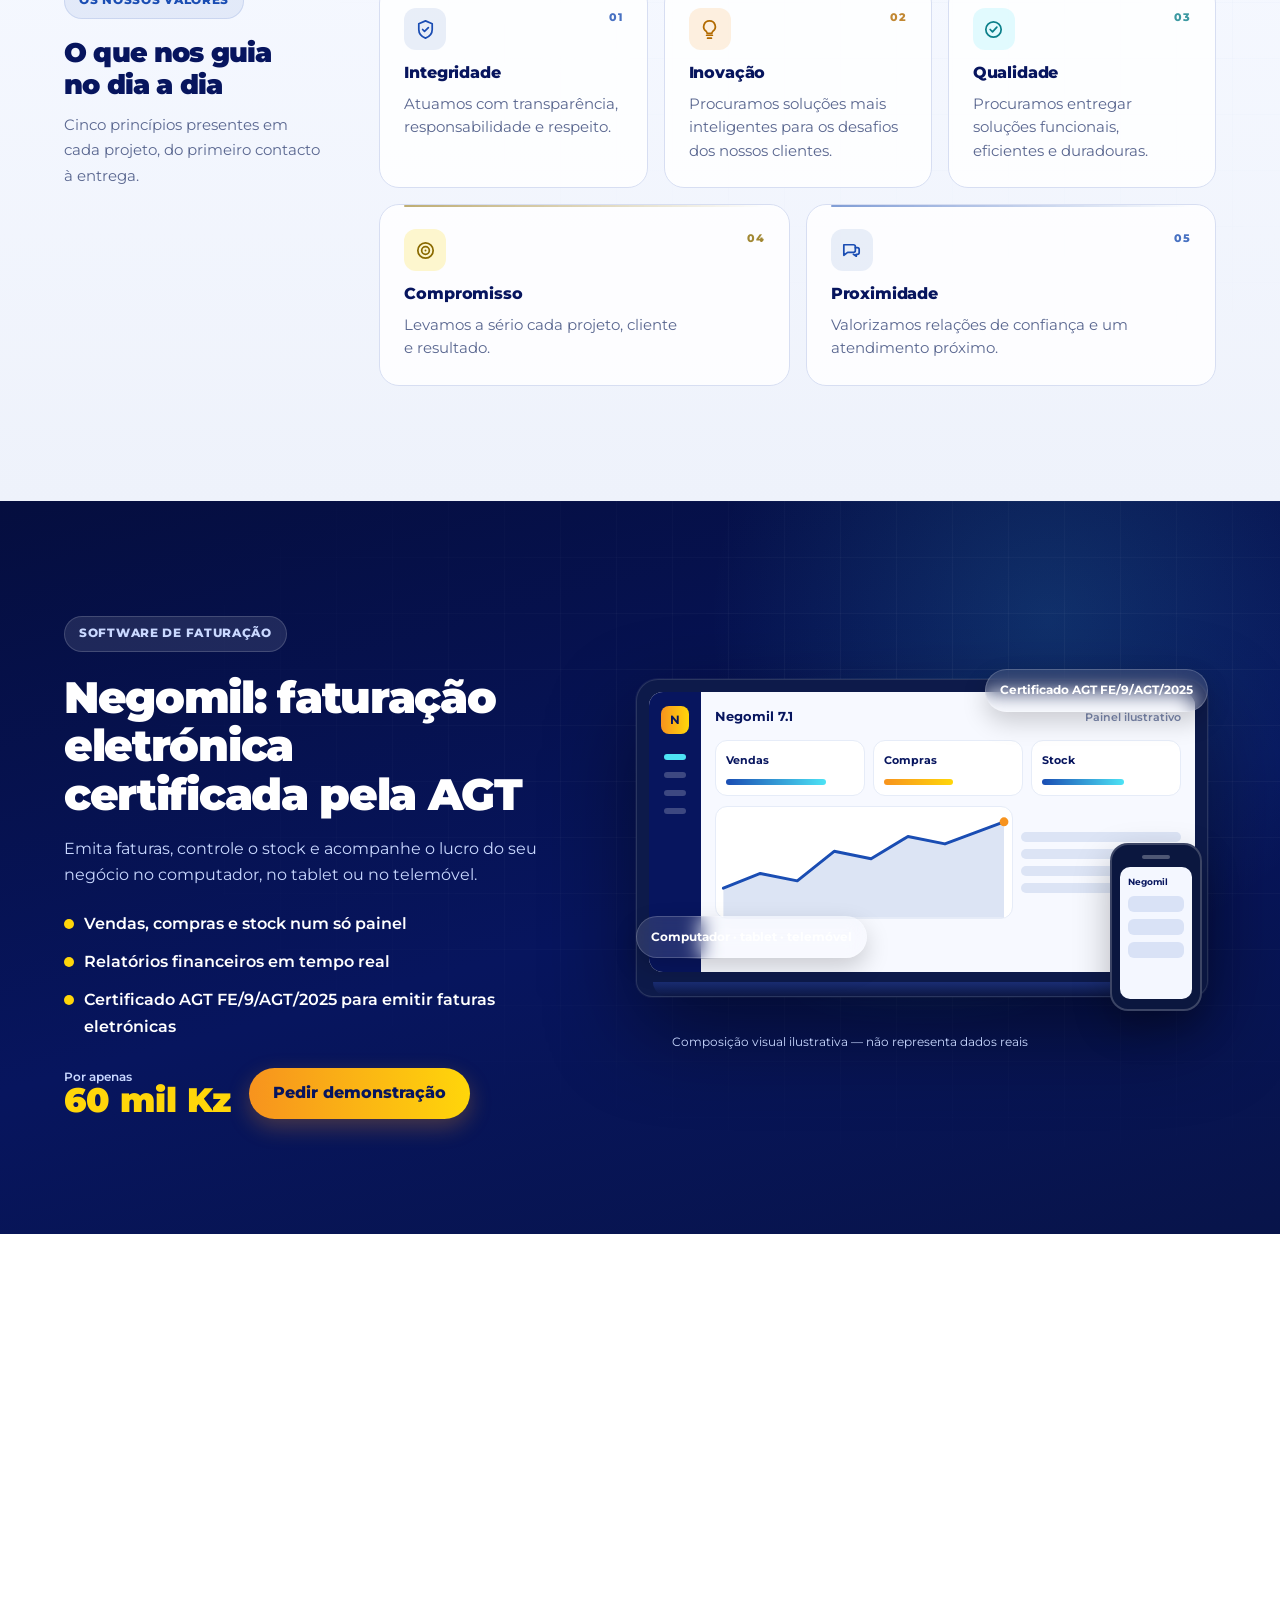
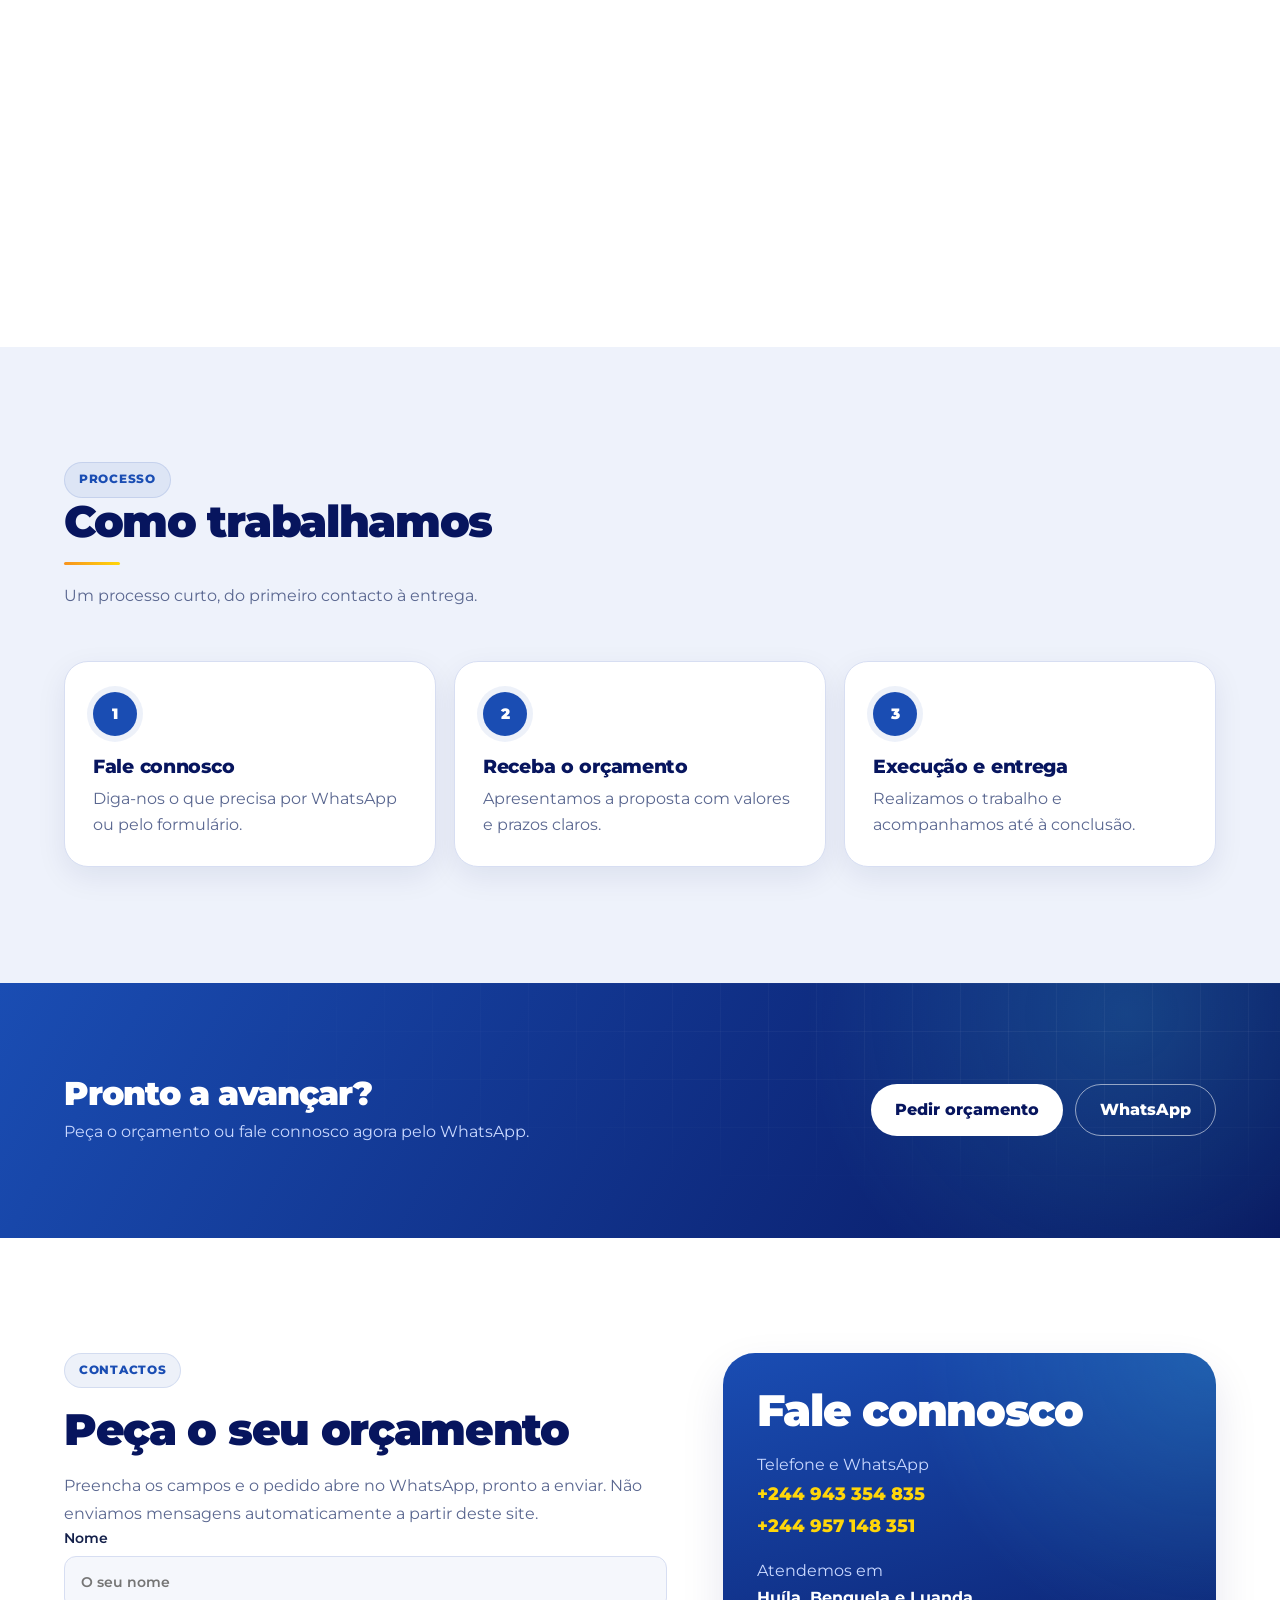
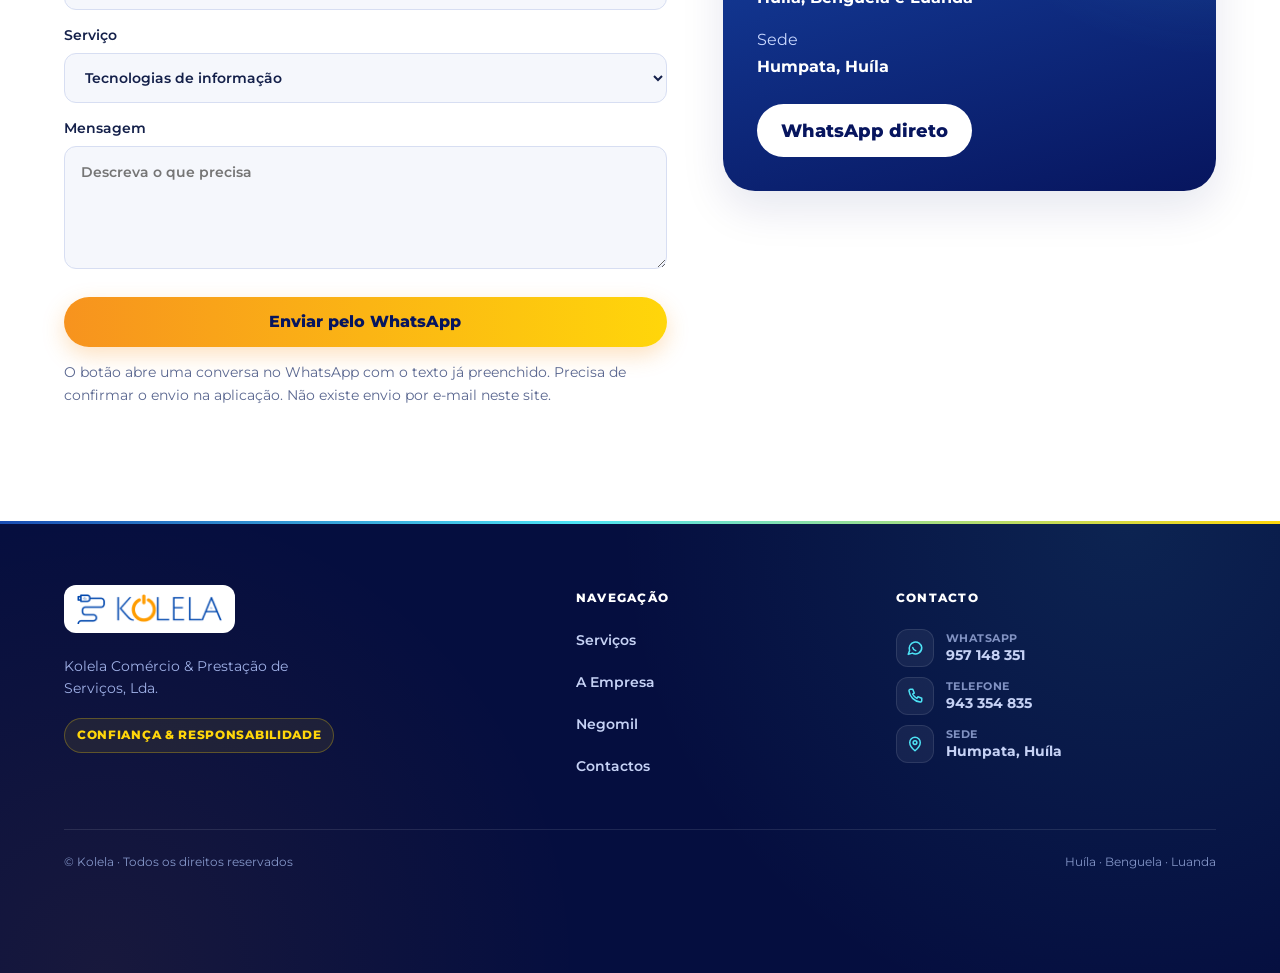
==== commit c3f1d4f1: "Adiciona animacoes e corrige certificado AGT Barra de progresso, entradas de seccoes, detalhes anima" ====
--- a/index.html
+++ b/index.html
@@ -68,7 +68,7 @@
           "name": "Negomil",
           "applicationCategory": "BusinessApplication",
           "operatingSystem": "Computador, tablet e telemóvel",
-          "description": "Software de faturação eletrónica, versão 7.1 certificada pela AGT."
+          "description": "Software de faturação eletrónica Negomil, certificado pela AGT com o número FE/9/AGT/2025."
         }
       }
     ]
@@ -77,6 +77,8 @@
 </head>
 <body>
   <a class="skip" href="#inicio">Saltar para o conteúdo</a>
+
+  <div class="scroll-progress" aria-hidden="true"><span></span></div>
 
   <header class="site-header">
     <div class="nav-pill">
@@ -114,7 +116,7 @@
             <a class="btn alt" href="#software">Conhecer o Negomil</a>
           </div>
           <ul class="hero-proof">
-            <li>Faturação certificada AGT 7.1</li>
+            <li>Faturação certificada AGT · FE/9/AGT/2025</li>
             <li>Huíla · Benguela · Luanda</li>
             <li>Canal direto por WhatsApp</li>
           </ul>
@@ -334,7 +336,7 @@
           <ul class="check-list">
             <li>Vendas, compras e stock num só painel</li>
             <li>Relatórios financeiros em tempo real</li>
-            <li>Versão 7.1 certificada para emitir faturas eletrónicas</li>
+            <li>Certificado AGT FE/9/AGT/2025 para emitir faturas eletrónicas</li>
           </ul>
           <div class="product-cta">
             <span class="preco"><small>Por apenas</small>60 mil Kz</span>
@@ -389,7 +391,7 @@
             </div>
           </div>
           <div class="stage-chip sc-a">Computador · tablet · telemóvel</div>
-          <div class="stage-chip sc-b">Certificado AGT 7.1</div>
+          <div class="stage-chip sc-b">Certificado AGT FE/9/AGT/2025</div>
           <p class="stage-note">Composição visual ilustrativa — não representa dados reais</p>
         </div>
       </div>
@@ -417,7 +419,7 @@
           </article>
           <article class="card benefit b4">
             <h3>Software certificado</h3>
-            <p>Negomil versão 7.1, certificado pela AGT para faturação eletrónica.</p>
+            <p>Negomil certificado pela AGT (FE/9/AGT/2025) para faturação eletrónica.</p>
           </article>
         </div>
       </div>
--- a/css/style.css
+++ b/css/style.css
@@ -2233,6 +2233,176 @@
   animation: pulsa 3.6s infinite;
 }
 
+/* Movimento extra */
+.scroll-progress {
+  position: fixed;
+  inset: 0 0 auto;
+  z-index: 60;
+  height: 3px;
+  pointer-events: none;
+}
+
+.scroll-progress span {
+  display: block;
+  width: 0;
+  height: 100%;
+  border-radius: 0 99px 99px 0;
+  background: linear-gradient(90deg, var(--orange), var(--yellow) 45%, var(--cyan));
+  box-shadow: 0 0 12px rgba(255, 214, 10, 0.5);
+  transition: width 0.12s linear;
+}
+
+.section-head h2::after {
+  content: "";
+  display: block;
+  width: 0;
+  height: 3px;
+  margin-top: 16px;
+  border-radius: var(--radius-pill);
+  background: linear-gradient(90deg, var(--orange), var(--yellow));
+}
+
+.section-head.on h2::after {
+  animation: linha-titulo 0.8s 0.25s var(--ease) forwards;
+}
+
+.icon-wrap svg {
+  transition: transform 0.35s var(--ease);
+}
+
+.service-card:hover .icon-wrap svg {
+  transform: scale(1.12) rotate(-6deg);
+}
+
+.art-grafica span {
+  transition: transform 0.35s var(--ease);
+}
+
+.service-card.a3:hover .art-grafica span:nth-child(1) {
+  transform: rotate(-14deg) translateY(-3px);
+}
+
+.service-card.a3:hover .art-grafica span:nth-child(2) {
+  transform: rotate(2deg) translateX(4px);
+}
+
+.service-card.a3:hover .art-grafica span:nth-child(3) {
+  transform: translateY(-2px) scale(1.04);
+}
+
+.cta-banda::after {
+  content: "";
+  position: absolute;
+  top: -40%;
+  left: 0;
+  width: 40%;
+  height: 180%;
+  background: linear-gradient(90deg, transparent, rgba(255, 255, 255, 0.16), transparent);
+  transform: translateX(-140%) rotate(16deg);
+  animation: varredura 8s ease-in-out infinite;
+  pointer-events: none;
+}
+
+@keyframes linha-titulo {
+  to {
+    width: 56px;
+  }
+}
+
+@keyframes onda {
+  0%,
+  100% {
+    transform: translateX(0);
+  }
+  50% {
+    transform: translateX(8px);
+  }
+}
+
+@keyframes estalo {
+  0% {
+    transform: scale(0.72);
+  }
+  60% {
+    transform: scale(1.08);
+  }
+  100% {
+    transform: scale(1);
+  }
+}
+
+@keyframes acende {
+  0%,
+  100% {
+    opacity: 1;
+    box-shadow: 0 0 0 0 rgba(77, 227, 245, 0.5);
+  }
+  50% {
+    opacity: 0.55;
+    box-shadow: 0 0 0 6px rgba(77, 227, 245, 0);
+  }
+}
+
+@keyframes brilho-barra {
+  from {
+    transform: translateX(-100%);
+  }
+  to {
+    transform: translateX(100%);
+  }
+}
+
+@keyframes varredura {
+  0%,
+  15% {
+    transform: translateX(-140%) rotate(16deg);
+    opacity: 0;
+  }
+  25%,
+  75% {
+    opacity: 1;
+  }
+  100% {
+    transform: translateX(360%) rotate(16deg);
+    opacity: 0;
+  }
+}
+
+.service-card.a2:hover .art-saneamento span:nth-child(1) {
+  animation: onda 2.2s ease-in-out infinite;
+}
+
+.service-card.a2:hover .art-saneamento span:nth-child(2) {
+  animation: onda 2.6s 0.2s ease-in-out infinite reverse;
+}
+
+.service-card.a2:hover .art-saneamento span:nth-child(3) {
+  animation: onda 3s 0.4s ease-in-out infinite;
+}
+
+.trust-card.on strong,
+.passos li.on::before {
+  animation: estalo 0.6s var(--ease) both;
+}
+
+.app-side span.on {
+  animation: acende 1.9s ease-in-out infinite;
+}
+
+.product-stage.on .bar-ui {
+  position: relative;
+  overflow: hidden;
+}
+
+.product-stage.on .bar-ui::after {
+  content: "";
+  position: absolute;
+  inset: 0;
+  background: linear-gradient(90deg, transparent, rgba(255, 255, 255, 0.7), transparent);
+  transform: translateX(-100%);
+  animation: brilho-barra 2.8s 1s linear infinite;
+}
+
 @media (max-width: 1100px) {
   .essence-head,
   .essence-values {
@@ -2563,6 +2733,10 @@
   .linha {
     stroke-dashoffset: 0;
   }
+
+  .section-head h2::after {
+    width: 56px;
+  }
 }
 
 @media (forced-colors: active) {
